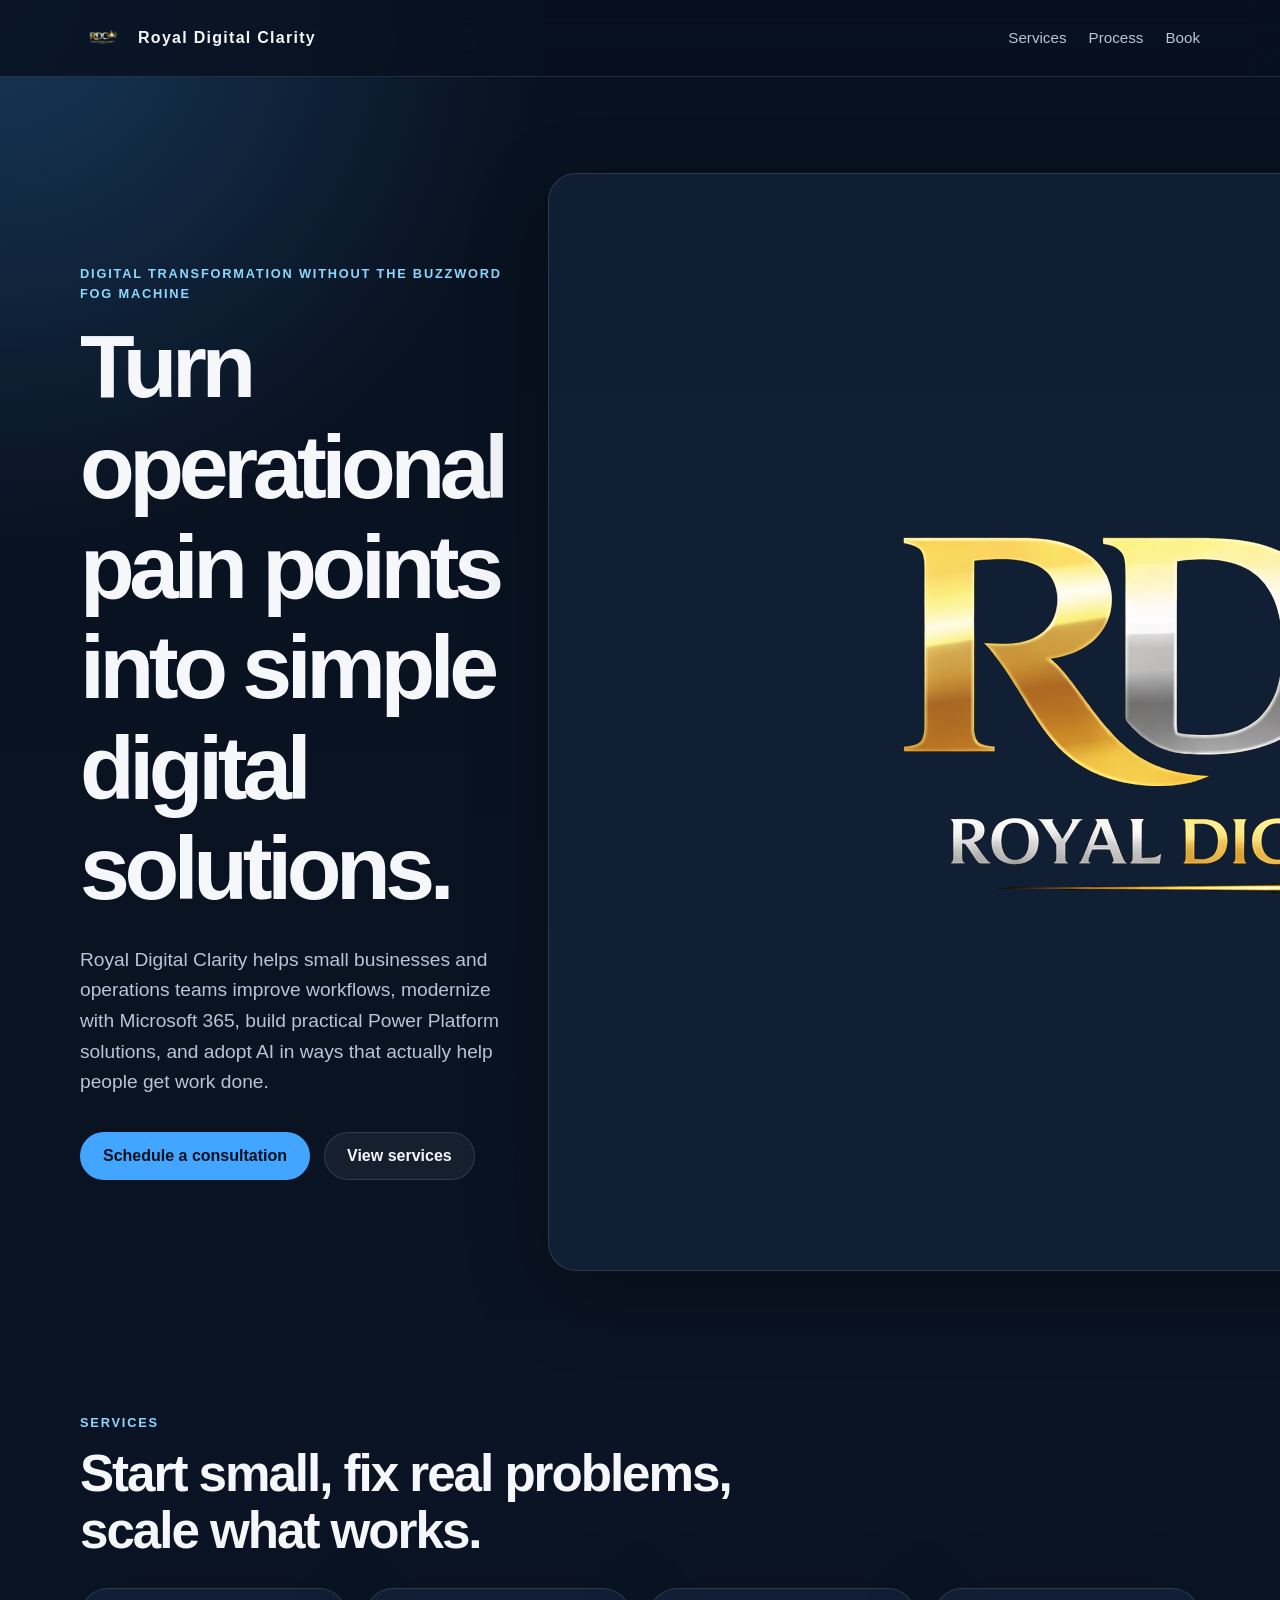
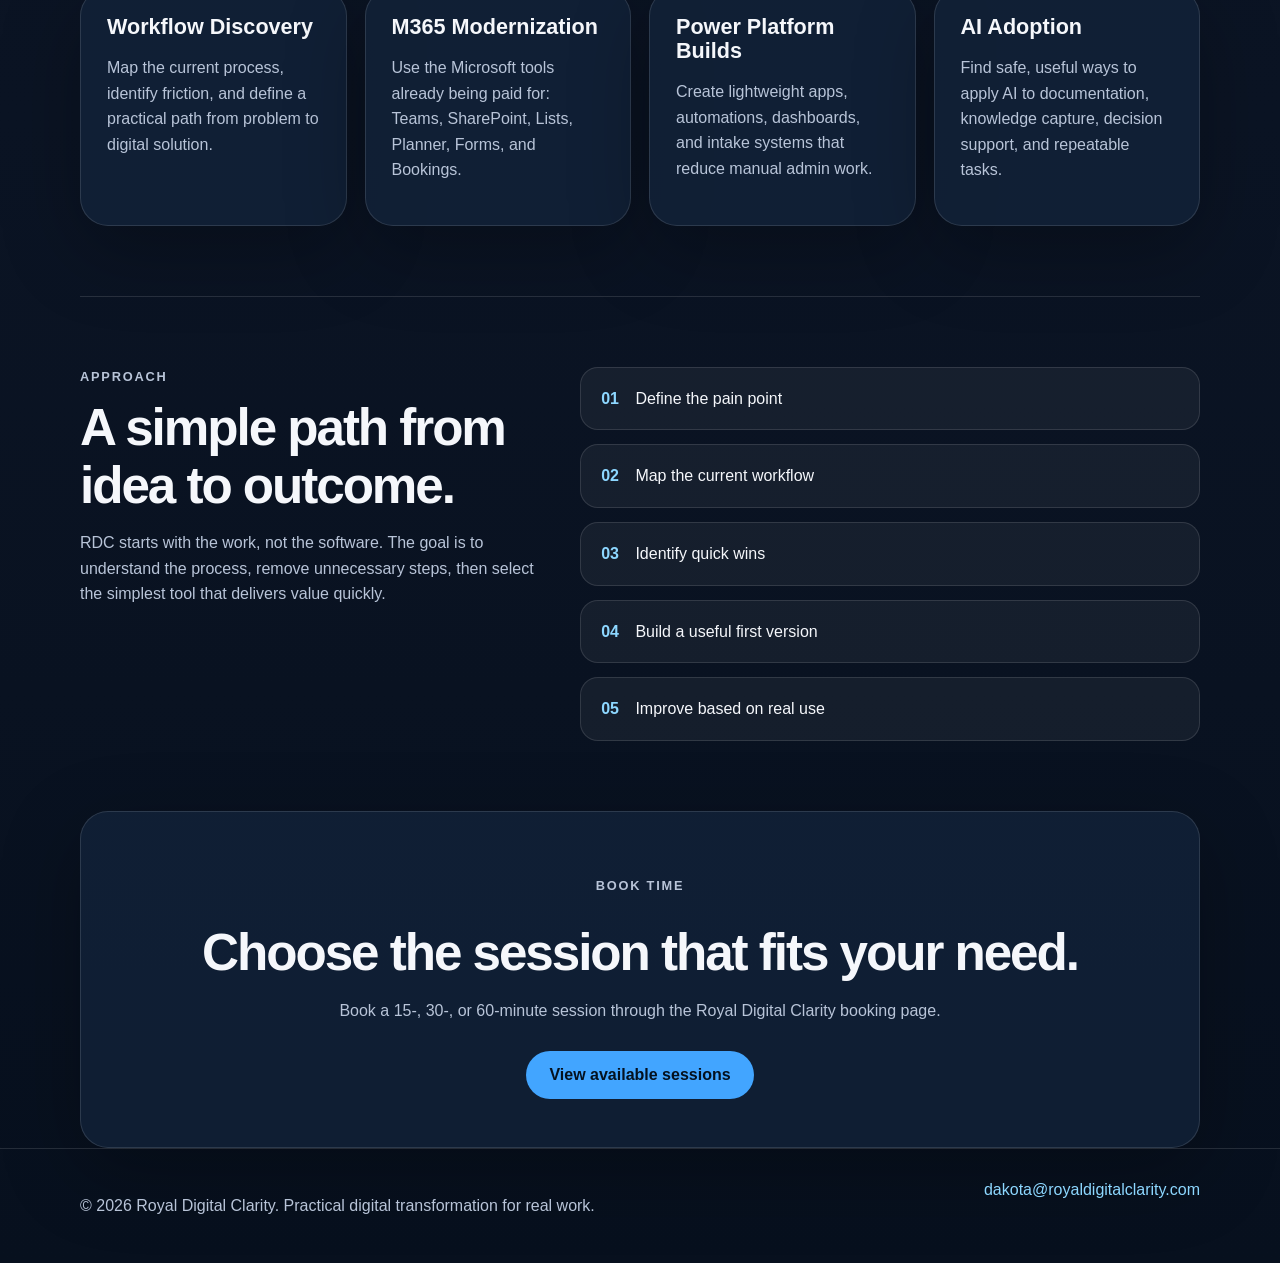
==== index.html @ 2989fafb "Replace hero focus card with brand logo and remove duplicate hero text" ====
<!DOCTYPE html>
<html lang="en">
<head>
  <meta charset="UTF-8" />
  <meta name="viewport" content="width=device-width, initial-scale=1.0" />
  <title>Royal Digital Clarity | Digital Transformation Consulting</title>
  <meta name="description" content="Royal Digital Clarity helps teams remove friction, modernize workflows, and unlock value from Microsoft 365, Power Platform, data, and AI." />
  <link rel="canonical" href="https://royaldigitalclarity.com/" />
  <link rel="icon" href="assets/favicon.ico" sizes="any" />
  <link rel="icon" type="image/png" sizes="64x64" href="assets/rdc-crown-favicon-64.png" />
  <link rel="apple-touch-icon" sizes="192x192" href="assets/rdc-crown-favicon-192.png" />
  <link rel="stylesheet" href="styles.css" />
</head>
<body>
  <header class="site-header">
    <nav class="nav container">
      <a class="brand" href="#top" aria-label="Royal Digital Clarity Home">
        <img src="assets/rdc-logo.png" alt="Royal Digital Clarity logo" />
        <span>Royal Digital Clarity</span>
      </a>
      <div class="nav-links">
        <a href="#services">Services</a>
        <a href="#process">Process</a>
        <a href="#booking">Book</a>
      </div>
    </nav>
  </header>

  <main id="top">
    <section class="hero container">
      <div class="hero-copy">
        <p class="eyebrow">Digital transformation without the buzzword fog machine</p>
        <h1>Turn operational pain points into simple digital solutions.</h1>
        <p class="hero-text">
          Royal Digital Clarity helps small businesses and operations teams improve workflows, modernize with Microsoft 365,
          build practical Power Platform solutions, and adopt AI in ways that actually help people get work done.
        </p>
        <div class="hero-actions">
          <a class="button primary" href="https://outlook.office.com/book/RDC@royaldigitalclarity.onmicrosoft.com/?ismsaljsauthenabled" target="_blank" rel="noopener">Schedule a consultation</a>
          <a class="button secondary" href="#services">View services</a>
        </div>
      </div>
      <div class="hero-card hero-logo-card" aria-label="Royal Digital Clarity brand">
        <img class="hero-card-logo" src="assets/rdc-logo.png" alt="Royal Digital Clarity" />
      </div>
    </section>

    <section id="services" class="section container">
      <div class="section-heading">
        <p class="eyebrow">Services</p>
        <h2>Start small, fix real problems, scale what works.</h2>
      </div>
      <div class="card-grid">
        <article class="card">
          <h3>Workflow Discovery</h3>
          <p>Map the current process, identify friction, and define a practical path from problem to digital solution.</p>
        </article>
        <article class="card">
          <h3>M365 Modernization</h3>
          <p>Use the Microsoft tools already being paid for: Teams, SharePoint, Lists, Planner, Forms, and Bookings.</p>
        </article>
        <article class="card">
          <h3>Power Platform Builds</h3>
          <p>Create lightweight apps, automations, dashboards, and intake systems that reduce manual admin work.</p>
        </article>
        <article class="card">
          <h3>AI Adoption</h3>
          <p>Find safe, useful ways to apply AI to documentation, knowledge capture, decision support, and repeatable tasks.</p>
        </article>
      </div>
    </section>

    <section id="process" class="section split container">
      <div>
        <p class="eyebrow">Approach</p>
        <h2>A simple path from idea to outcome.</h2>
        <p>
          RDC starts with the work, not the software. The goal is to understand the process, remove unnecessary steps,
          then select the simplest tool that delivers value quickly.
        </p>
      </div>
      <ol class="steps">
        <li><span>01</span> Define the pain point</li>
        <li><span>02</span> Map the current workflow</li>
        <li><span>03</span> Identify quick wins</li>
        <li><span>04</span> Build a useful first version</li>
        <li><span>05</span> Improve based on real use</li>
      </ol>
    </section>

    <section id="booking" class="section booking container">
      <p class="eyebrow">Book time</p>
      <h2>Choose the session that fits your need.</h2>
      <p>
        Book a 15-, 30-, or 60-minute session through the Royal Digital Clarity booking page.
      </p>
      <a class="button primary" href="https://outlook.office.com/book/RDC@royaldigitalclarity.onmicrosoft.com/?ismsaljsauthenabled" target="_blank" rel="noopener">View available sessions</a>
    </section>
  </main>

  <footer class="footer">
    <div class="container footer-inner">
      <p>© <span id="year"></span> Royal Digital Clarity. Practical digital transformation for real work.</p>
      <a href="mailto:dakota@royaldigitalclarity.com">dakota@royaldigitalclarity.com</a>
    </div>
  </footer>

  <script>
    document.getElementById('year').textContent = new Date().getFullYear();
  </script>
</body>
</html>
---- styles.css ----
:root {
  --bg: #08111f;
  --bg-soft: #101c2f;
  --card: #13233a;
  --text: #f5f7fb;
  --muted: #b8c4d8;
  --line: rgba(255,255,255,0.12);
  --accent: #42a5ff;
  --accent-2: #8dd7ff;
  --white: #ffffff;
  --shadow: 0 24px 80px rgba(0,0,0,0.28);
}

* { box-sizing: border-box; }
html { scroll-behavior: smooth; }
body {
  margin: 0;
  font-family: Arial, Helvetica, sans-serif;
  color: var(--text);
  background:
    radial-gradient(circle at top left, rgba(66,165,255,0.26), transparent 34rem),
    linear-gradient(180deg, var(--bg), #0b1424 60%, #07101e);
  line-height: 1.6;
}

a { color: inherit; }
.container { width: min(1120px, calc(100% - 40px)); margin: 0 auto; }
.site-header {
  position: sticky;
  top: 0;
  z-index: 10;
  background: rgba(8,17,31,0.82);
  backdrop-filter: blur(14px);
  border-bottom: 1px solid var(--line);
}
.nav { display: flex; align-items: center; justify-content: space-between; min-height: 76px; }
.brand { display: flex; align-items: center; gap: 12px; text-decoration: none; font-weight: 800; letter-spacing: 0.08em; }
.brand img { width: 46px; height: 46px; object-fit: contain; }
.nav-links { display: flex; gap: 22px; color: var(--muted); font-size: 0.95rem; }
.nav-links a { text-decoration: none; }
.nav-links a:hover { color: var(--white); }
.hero { display: grid; grid-template-columns: 1.2fr 0.8fr; gap: 44px; align-items: center; padding: 96px 0 72px; }
.hero-logo {
  display: block;
  width: min(320px, 72%);
  max-height: 170px;
  object-fit: contain;
  object-position: left center;
  margin: 0 0 28px;
  filter: drop-shadow(0 12px 34px rgba(0,0,0,0.28));
}
.eyebrow { color: var(--accent-2); text-transform: uppercase; letter-spacing: 0.14em; font-size: 0.8rem; font-weight: 800; margin: 0 0 12px; }
h1, h2, h3 { line-height: 1.12; margin: 0; }
h1 { font-size: clamp(2.6rem, 7vw, 5.6rem); letter-spacing: -0.06em; max-width: 820px; }
h2 { font-size: clamp(2rem, 4vw, 3.25rem); letter-spacing: -0.04em; }
h3 { font-size: 1.35rem; }
.hero-text { color: var(--muted); font-size: 1.2rem; max-width: 720px; margin: 26px 0 0; }
.hero-actions { display: flex; flex-wrap: wrap; gap: 14px; margin-top: 34px; }
.button { display: inline-flex; align-items: center; justify-content: center; min-height: 48px; padding: 0 22px; border-radius: 999px; text-decoration: none; font-weight: 800; border: 1px solid transparent; }
.button.primary { background: var(--accent); color: #04111f; }
.button.primary:hover { background: #75bdff; }
.button.secondary { border-color: var(--line); color: var(--text); background: rgba(255,255,255,0.05); }
.button.secondary:hover { background: rgba(255,255,255,0.10); }
.hero-card, .card, .booking { background: rgba(19,35,58,0.78); border: 1px solid var(--line); border-radius: 28px; box-shadow: var(--shadow); }
.hero-card { padding: 32px; }
.hero-card h2 { font-size: 1.5rem; margin-bottom: 18px; }
ul { padding-left: 20px; color: var(--muted); }
li { margin: 10px 0; }
.section { padding: 70px 0; }
.section-heading { max-width: 760px; margin-bottom: 28px; }
.card-grid { display: grid; grid-template-columns: repeat(4, 1fr); gap: 18px; }
.card { padding: 26px; }
.card p, .split p, .booking p { color: var(--muted); }
.split { display: grid; grid-template-columns: 0.85fr 1.15fr; gap: 42px; align-items: start; border-top: 1px solid var(--line); }
.steps { margin: 0; padding: 0; list-style: none; display: grid; gap: 14px; }
.steps li { margin: 0; padding: 18px 20px; background: rgba(255,255,255,0.05); border: 1px solid var(--line); border-radius: 18px; color: var(--text); }
.steps span { display: inline-block; color: var(--accent-2); font-weight: 900; margin-right: 12px; }
.booking { text-align: center; padding: 48px 28px; }
.booking p { max-width: 620px; margin: 16px auto 28px; }
.footer { border-top: 1px solid var(--line); padding: 28px 0; color: var(--muted); }
.footer-inner { display: flex; justify-content: space-between; gap: 16px; flex-wrap: wrap; }
.footer a { color: var(--accent-2); text-decoration: none; }

@media (max-width: 900px) {
  .hero, .split { grid-template-columns: 1fr; }
  .card-grid { grid-template-columns: repeat(2, 1fr); }
  .hero-logo { width: min(280px, 70%); }
}

@media (max-width: 620px) {
  .container { width: min(100% - 28px, 1120px); }
  .nav { align-items: flex-start; flex-direction: column; padding: 14px 0; gap: 12px; }
  .nav-links { gap: 14px; }
  .hero { padding-top: 56px; }
  .hero-logo { width: min(230px, 78%); max-height: 130px; margin-bottom: 22px; }
  .card-grid { grid-template-columns: 1fr; }
}
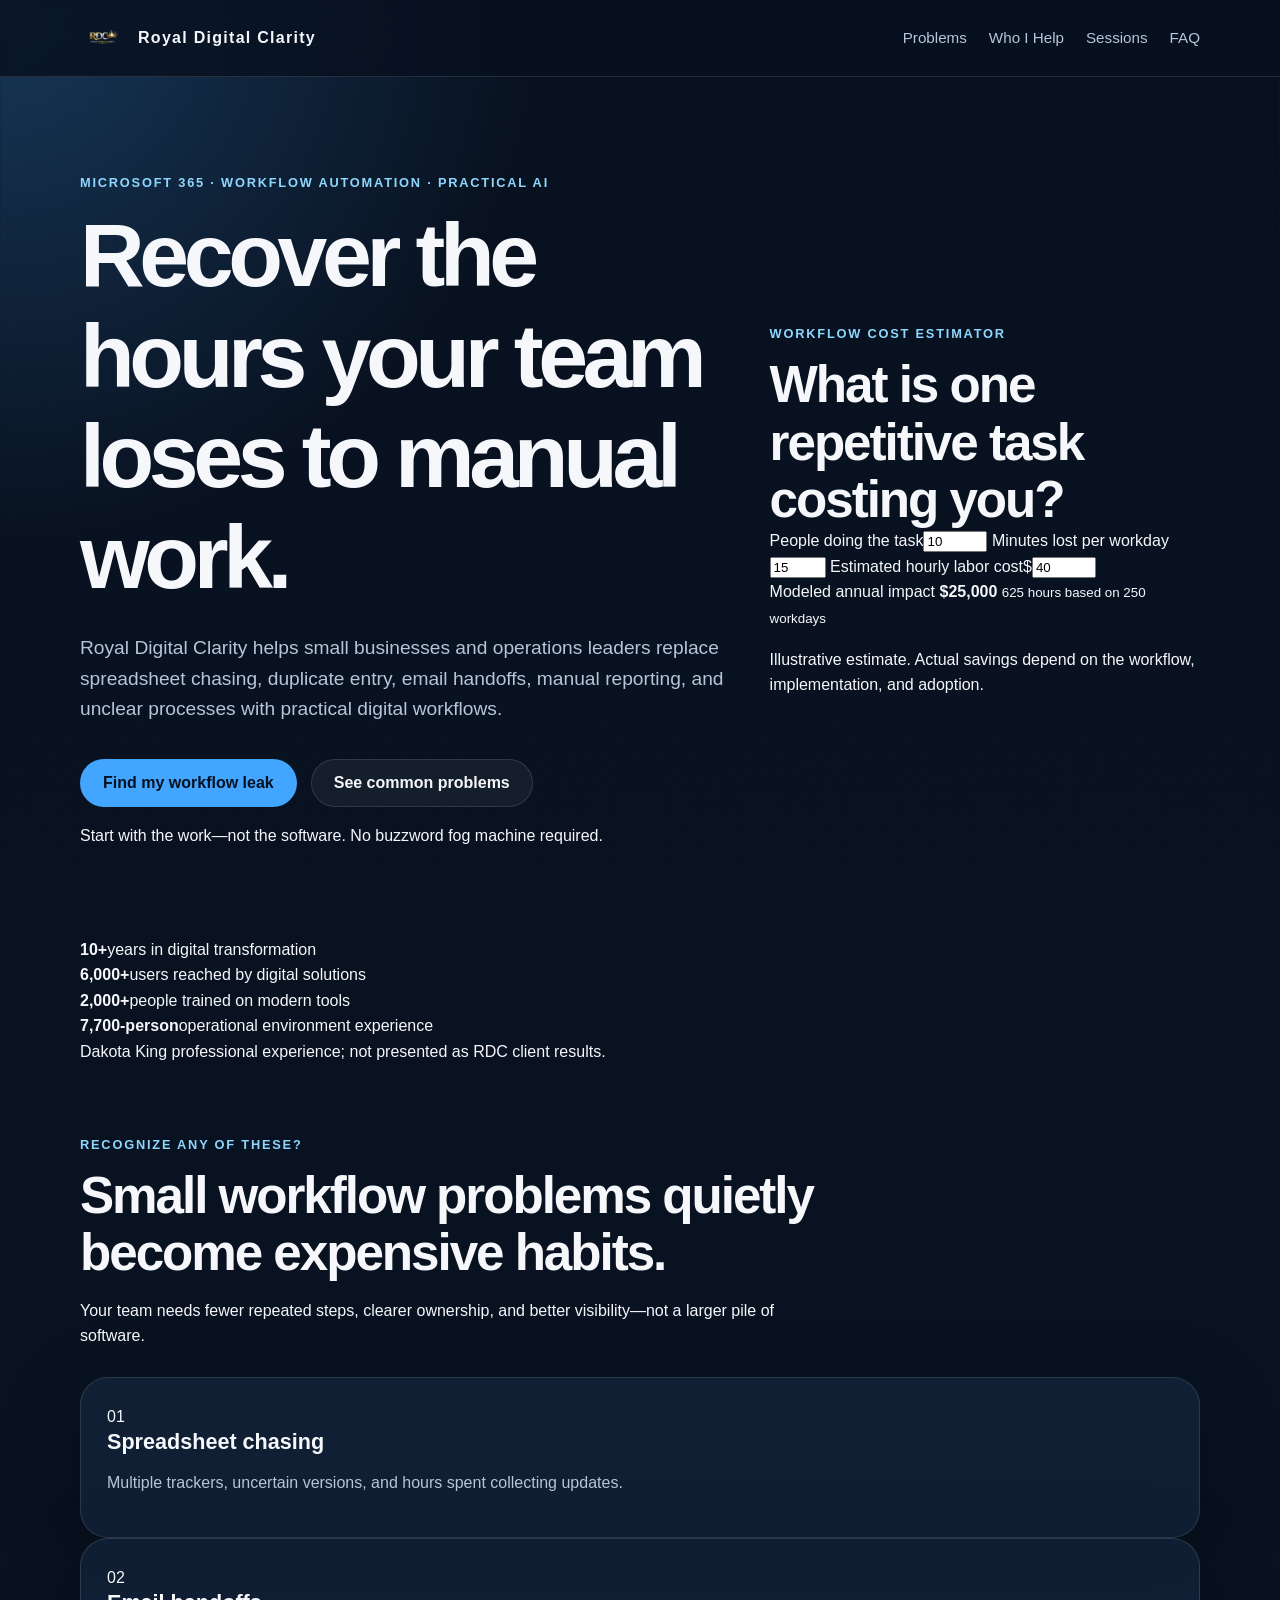
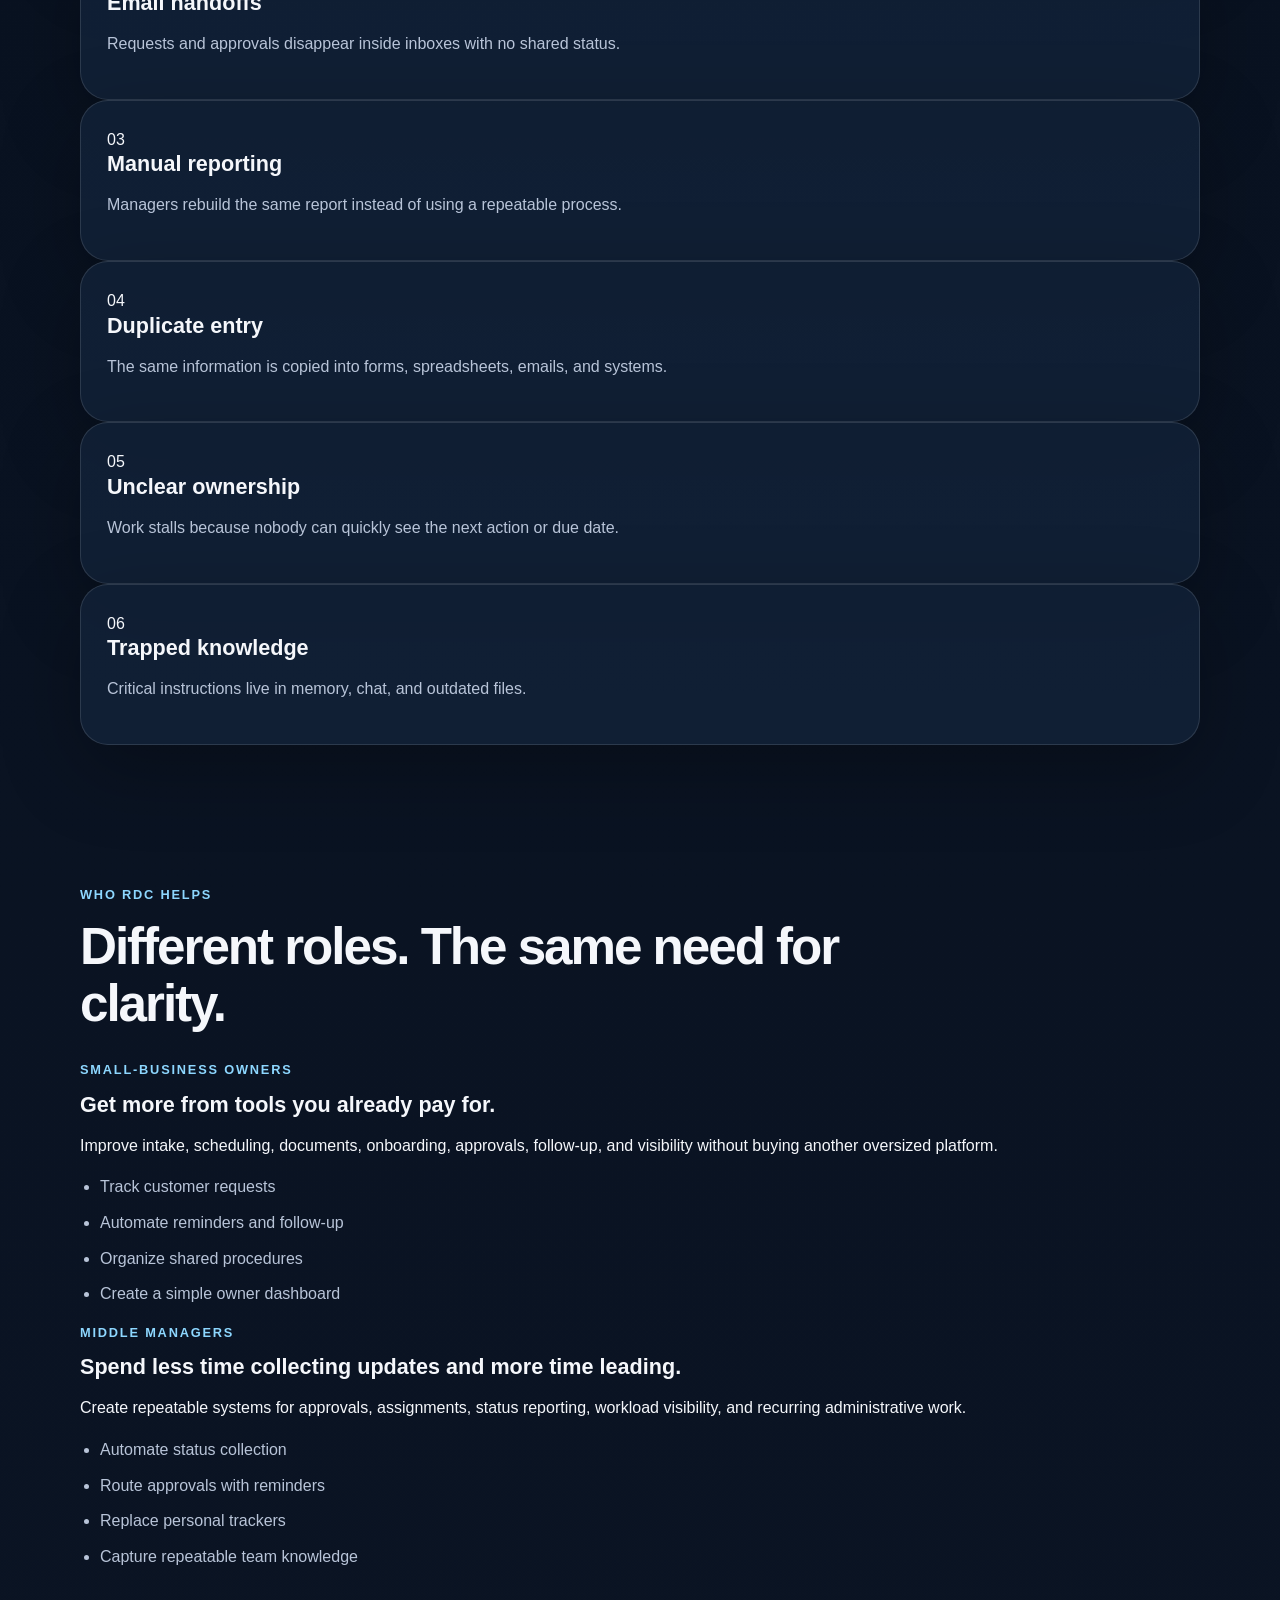
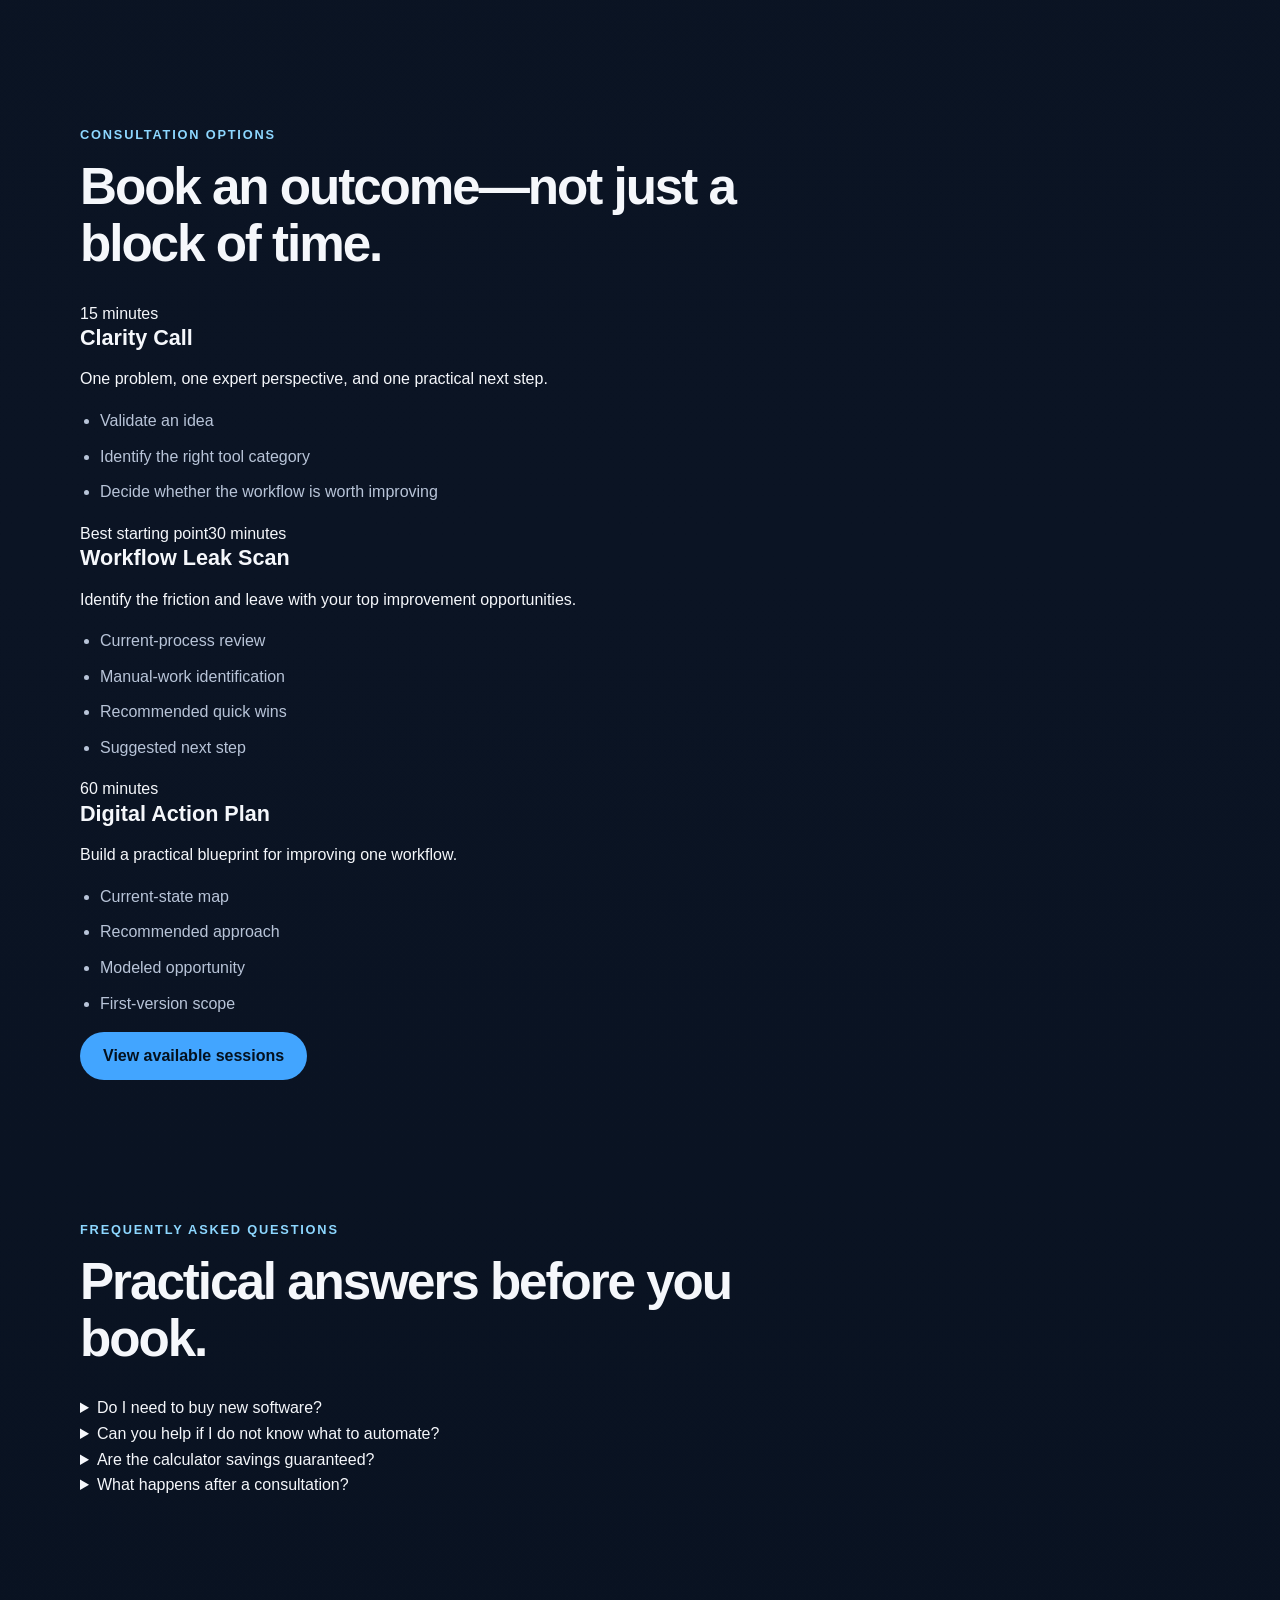
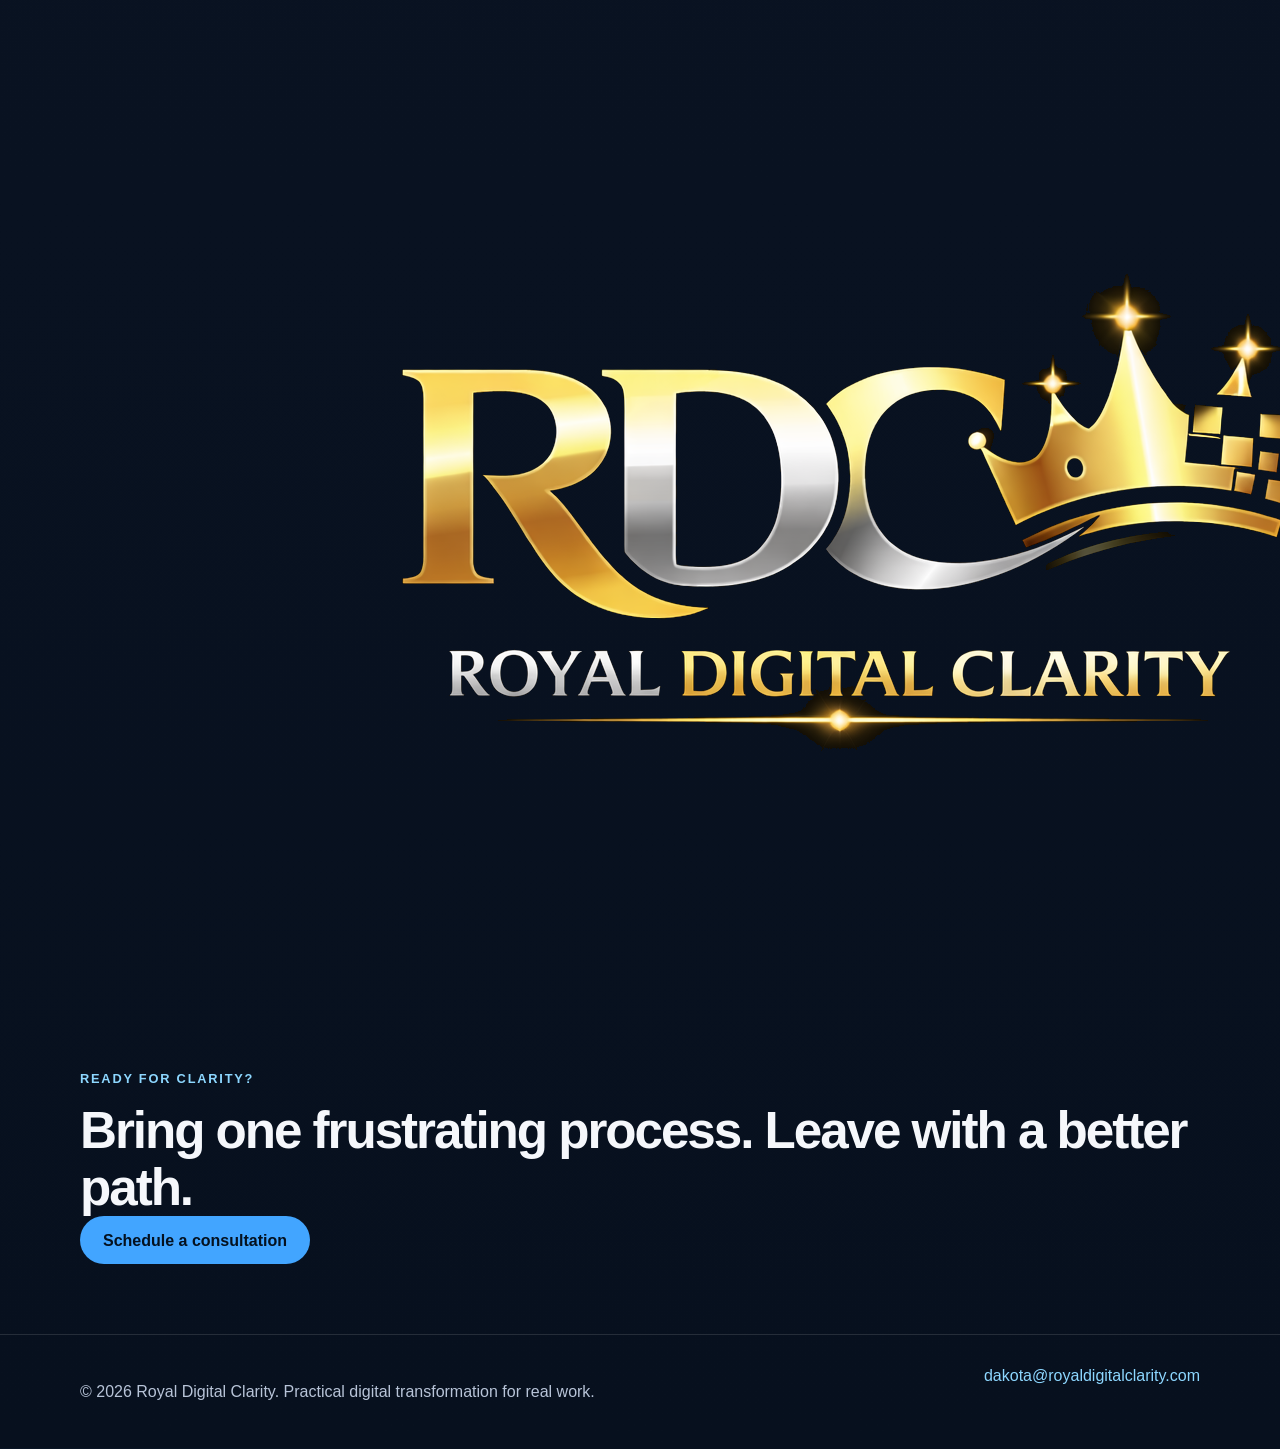
==== commit fb5ddbbc: "Rewrite homepage around measurable workflow outcomes" ====
--- a/index.html
+++ b/index.html
@@ -3,25 +3,58 @@
 <head>
   <meta charset="UTF-8" />
   <meta name="viewport" content="width=device-width, initial-scale=1.0" />
-  <title>Royal Digital Clarity | Digital Transformation Consulting</title>
-  <meta name="description" content="Royal Digital Clarity helps teams remove friction, modernize workflows, and unlock value from Microsoft 365, Power Platform, data, and AI." />
-  <link rel="canonical" href="https://royaldigitalclarity.com/" />
+  <title>Microsoft 365 & Workflow Automation Consulting | RDC</title>
+  <meta name="description" content="Royal Digital Clarity helps small businesses and operations leaders reduce manual work using Microsoft 365, Power Platform, workflow automation, and practical AI." />
+  <link rel="canonical" href="https://www.royaldigitalclarity.com/" />
+  <meta property="og:type" content="website" />
+  <meta property="og:title" content="Royal Digital Clarity | Recover Time Lost to Manual Work" />
+  <meta property="og:description" content="Practical Microsoft 365, workflow automation, Power Platform, and AI consulting." />
+  <meta property="og:url" content="https://www.royaldigitalclarity.com/" />
+  <meta property="og:image" content="https://www.royaldigitalclarity.com/assets/rdc-logo.png" />
+  <meta name="twitter:card" content="summary_large_image" />
   <link rel="icon" href="assets/favicon.ico" sizes="any" />
   <link rel="icon" type="image/png" sizes="64x64" href="assets/rdc-crown-favicon-64.png" />
   <link rel="apple-touch-icon" sizes="192x192" href="assets/rdc-crown-favicon-192.png" />
   <link rel="stylesheet" href="styles.css" />
+  <script type="application/ld+json">
+  {
+    "@context":"https://schema.org",
+    "@graph":[
+      {
+        "@type":"Organization",
+        "@id":"https://www.royaldigitalclarity.com/#organization",
+        "name":"Royal Digital Clarity",
+        "url":"https://www.royaldigitalclarity.com/",
+        "logo":"https://www.royaldigitalclarity.com/assets/rdc-logo.png",
+        "email":"dakota@royaldigitalclarity.com",
+        "description":"Microsoft 365, workflow automation, Power Platform, and practical AI consulting for small businesses and operations teams.",
+        "founder":{"@id":"https://www.royaldigitalclarity.com/#dakota-king"},
+        "areaServed":"United States"
+      },
+      {
+        "@type":"Person",
+        "@id":"https://www.royaldigitalclarity.com/#dakota-king",
+        "name":"Dakota King",
+        "jobTitle":"Digital Transformation Consultant",
+        "worksFor":{"@id":"https://www.royaldigitalclarity.com/#organization"},
+        "knowsAbout":["Microsoft 365","Power Platform","Workflow Automation","Operational Process Improvement","AI Adoption"]
+      }
+    ]
+  }
+  </script>
 </head>
 <body>
   <header class="site-header">
-    <nav class="nav container">
-      <a class="brand" href="#top" aria-label="Royal Digital Clarity Home">
+    <nav class="nav container" aria-label="Main navigation">
+      <a class="brand" href="#top" aria-label="Royal Digital Clarity home">
         <img src="assets/rdc-logo.png" alt="Royal Digital Clarity logo" />
         <span>Royal Digital Clarity</span>
       </a>
       <div class="nav-links">
-        <a href="#services">Services</a>
-        <a href="#process">Process</a>
-        <a href="#booking">Book</a>
+        <a href="#problems">Problems</a>
+        <a href="#audiences">Who I Help</a>
+        <a href="#sessions">Sessions</a>
+        <a href="#faq">FAQ</a>
       </div>
     </nav>
   </header>
@@ -29,72 +62,108 @@
   <main id="top">
     <section class="hero container">
       <div class="hero-copy">
-        <p class="eyebrow">Digital transformation without the buzzword fog machine</p>
-        <h1>Turn operational pain points into simple digital solutions.</h1>
-        <p class="hero-text">
-          Royal Digital Clarity helps small businesses and operations teams improve workflows, modernize with Microsoft 365,
-          build practical Power Platform solutions, and adopt AI in ways that actually help people get work done.
-        </p>
+        <p class="eyebrow">Microsoft 365 · Workflow Automation · Practical AI</p>
+        <h1>Recover the hours your team loses to manual work.</h1>
+        <p class="hero-text">Royal Digital Clarity helps small businesses and operations leaders replace spreadsheet chasing, duplicate entry, email handoffs, manual reporting, and unclear processes with practical digital workflows.</p>
         <div class="hero-actions">
-          <a class="button primary" href="https://outlook.office.com/book/RDC@royaldigitalclarity.onmicrosoft.com/?ismsaljsauthenabled" target="_blank" rel="noopener">Schedule a consultation</a>
-          <a class="button secondary" href="#services">View services</a>
+          <a class="button primary" href="https://outlook.office.com/book/RDC@royaldigitalclarity.onmicrosoft.com/?ismsaljsauthenabled" target="_blank" rel="noopener">Find my workflow leak</a>
+          <a class="button secondary" href="#problems">See common problems</a>
         </div>
+        <p class="microcopy">Start with the work—not the software. No buzzword fog machine required.</p>
       </div>
-      <div class="hero-card hero-logo-card" aria-label="Royal Digital Clarity brand">
-        <img class="hero-card-logo" src="assets/rdc-logo.png" alt="Royal Digital Clarity" />
+
+      <aside class="calculator-card" aria-labelledby="calculator-title">
+        <p class="eyebrow">Workflow cost estimator</p>
+        <h2 id="calculator-title">What is one repetitive task costing you?</h2>
+        <form id="workflow-calculator" class="calculator-grid">
+          <label>People doing the task<input id="people" type="number" min="1" max="5000" value="10" /></label>
+          <label>Minutes lost per workday<input id="minutes" type="number" min="1" max="480" value="15" /></label>
+          <label>Estimated hourly labor cost<span class="currency-input"><span>$</span><input id="hourly-rate" type="number" min="1" max="1000" value="40" /></span></label>
+        </form>
+        <div class="calculator-result" aria-live="polite">
+          <span>Modeled annual impact</span>
+          <strong id="annual-cost">$25,000</strong>
+          <small><span id="annual-hours">625 hours</span> based on 250 workdays</small>
+        </div>
+        <p class="disclaimer">Illustrative estimate. Actual savings depend on the workflow, implementation, and adoption.</p>
+      </aside>
+    </section>
+
+    <section class="proof-band" aria-label="Professional experience highlights">
+      <div class="container proof-grid">
+        <div><strong>10+</strong><span>years in digital transformation</span></div>
+        <div><strong>6,000+</strong><span>users reached by digital solutions</span></div>
+        <div><strong>2,000+</strong><span>people trained on modern tools</span></div>
+        <div><strong>7,700-person</strong><span>operational environment experience</span></div>
+      </div>
+      <p class="proof-note container">Dakota King professional experience; not presented as RDC client results.</p>
+    </section>
+
+    <section id="problems" class="section container">
+      <div class="section-heading">
+        <p class="eyebrow">Recognize any of these?</p>
+        <h2>Small workflow problems quietly become expensive habits.</h2>
+        <p>Your team needs fewer repeated steps, clearer ownership, and better visibility—not a larger pile of software.</p>
+      </div>
+      <div class="problem-grid">
+        <article class="card"><span>01</span><h3>Spreadsheet chasing</h3><p>Multiple trackers, uncertain versions, and hours spent collecting updates.</p></article>
+        <article class="card"><span>02</span><h3>Email handoffs</h3><p>Requests and approvals disappear inside inboxes with no shared status.</p></article>
+        <article class="card"><span>03</span><h3>Manual reporting</h3><p>Managers rebuild the same report instead of using a repeatable process.</p></article>
+        <article class="card"><span>04</span><h3>Duplicate entry</h3><p>The same information is copied into forms, spreadsheets, emails, and systems.</p></article>
+        <article class="card"><span>05</span><h3>Unclear ownership</h3><p>Work stalls because nobody can quickly see the next action or due date.</p></article>
+        <article class="card"><span>06</span><h3>Trapped knowledge</h3><p>Critical instructions live in memory, chat, and outdated files.</p></article>
       </div>
     </section>
 
-    <section id="services" class="section container">
-      <div class="section-heading">
-        <p class="eyebrow">Services</p>
-        <h2>Start small, fix real problems, scale what works.</h2>
-      </div>
-      <div class="card-grid">
-        <article class="card">
-          <h3>Workflow Discovery</h3>
-          <p>Map the current process, identify friction, and define a practical path from problem to digital solution.</p>
-        </article>
-        <article class="card">
-          <h3>M365 Modernization</h3>
-          <p>Use the Microsoft tools already being paid for: Teams, SharePoint, Lists, Planner, Forms, and Bookings.</p>
-        </article>
-        <article class="card">
-          <h3>Power Platform Builds</h3>
-          <p>Create lightweight apps, automations, dashboards, and intake systems that reduce manual admin work.</p>
-        </article>
-        <article class="card">
-          <h3>AI Adoption</h3>
-          <p>Find safe, useful ways to apply AI to documentation, knowledge capture, decision support, and repeatable tasks.</p>
-        </article>
+    <section id="audiences" class="section audience-section">
+      <div class="container">
+        <div class="section-heading centered"><p class="eyebrow">Who RDC helps</p><h2>Different roles. The same need for clarity.</h2></div>
+        <div class="audience-grid">
+          <article class="audience-card">
+            <p class="eyebrow">Small-business owners</p>
+            <h3>Get more from tools you already pay for.</h3>
+            <p>Improve intake, scheduling, documents, onboarding, approvals, follow-up, and visibility without buying another oversized platform.</p>
+            <ul><li>Track customer requests</li><li>Automate reminders and follow-up</li><li>Organize shared procedures</li><li>Create a simple owner dashboard</li></ul>
+          </article>
+          <article class="audience-card">
+            <p class="eyebrow">Middle managers</p>
+            <h3>Spend less time collecting updates and more time leading.</h3>
+            <p>Create repeatable systems for approvals, assignments, status reporting, workload visibility, and recurring administrative work.</p>
+            <ul><li>Automate status collection</li><li>Route approvals with reminders</li><li>Replace personal trackers</li><li>Capture repeatable team knowledge</li></ul>
+          </article>
+        </div>
       </div>
     </section>
 
-    <section id="process" class="section split container">
-      <div>
-        <p class="eyebrow">Approach</p>
-        <h2>A simple path from idea to outcome.</h2>
-        <p>
-          RDC starts with the work, not the software. The goal is to understand the process, remove unnecessary steps,
-          then select the simplest tool that delivers value quickly.
-        </p>
+    <section id="sessions" class="section container">
+      <div class="section-heading centered">
+        <p class="eyebrow">Consultation options</p>
+        <h2>Book an outcome—not just a block of time.</h2>
       </div>
-      <ol class="steps">
-        <li><span>01</span> Define the pain point</li>
-        <li><span>02</span> Map the current workflow</li>
-        <li><span>03</span> Identify quick wins</li>
-        <li><span>04</span> Build a useful first version</li>
-        <li><span>05</span> Improve based on real use</li>
-      </ol>
+      <div class="session-grid">
+        <article class="session-card"><span class="session-time">15 minutes</span><h3>Clarity Call</h3><p>One problem, one expert perspective, and one practical next step.</p><ul><li>Validate an idea</li><li>Identify the right tool category</li><li>Decide whether the workflow is worth improving</li></ul></article>
+        <article class="session-card featured"><span class="recommended">Best starting point</span><span class="session-time">30 minutes</span><h3>Workflow Leak Scan</h3><p>Identify the friction and leave with your top improvement opportunities.</p><ul><li>Current-process review</li><li>Manual-work identification</li><li>Recommended quick wins</li><li>Suggested next step</li></ul></article>
+        <article class="session-card"><span class="session-time">60 minutes</span><h3>Digital Action Plan</h3><p>Build a practical blueprint for improving one workflow.</p><ul><li>Current-state map</li><li>Recommended approach</li><li>Modeled opportunity</li><li>First-version scope</li></ul></article>
+      </div>
+      <div class="centered action-row"><a class="button primary" href="https://outlook.office.com/book/RDC@royaldigitalclarity.onmicrosoft.com/?ismsaljsauthenabled" target="_blank" rel="noopener">View available sessions</a></div>
     </section>
 
-    <section id="booking" class="section booking container">
-      <p class="eyebrow">Book time</p>
-      <h2>Choose the session that fits your need.</h2>
-      <p>
-        Book a 15-, 30-, or 60-minute session through the Royal Digital Clarity booking page.
-      </p>
-      <a class="button primary" href="https://outlook.office.com/book/RDC@royaldigitalclarity.onmicrosoft.com/?ismsaljsauthenabled" target="_blank" rel="noopener">View available sessions</a>
+    <section id="faq" class="section faq-section">
+      <div class="container faq-wrap">
+        <div class="section-heading"><p class="eyebrow">Frequently asked questions</p><h2>Practical answers before you book.</h2></div>
+        <div class="faq-list">
+          <details><summary>Do I need to buy new software?</summary><p>Not necessarily. We first look at what you own and whether Microsoft 365, Power Platform, or a simpler process change can solve the problem.</p></details>
+          <details><summary>Can you help if I do not know what to automate?</summary><p>Yes. Workflow discovery uncovers repetitive work, delays, unclear handoffs, and opportunities that may not yet look like automation.</p></details>
+          <details><summary>Are the calculator savings guaranteed?</summary><p>No. The calculator is a modeled estimate. Actual results depend on the workflow, solution design, implementation, and adoption.</p></details>
+          <details><summary>What happens after a consultation?</summary><p>You may leave with a quick improvement, a recommended tool and next step, or a scoped opportunity for additional support.</p></details>
+        </div>
+      </div>
+    </section>
+
+    <section class="section final-cta container">
+      <img src="assets/rdc-logo.png" alt="Royal Digital Clarity" />
+      <div><p class="eyebrow">Ready for clarity?</p><h2>Bring one frustrating process. Leave with a better path.</h2></div>
+      <a class="button primary" href="https://outlook.office.com/book/RDC@royaldigitalclarity.onmicrosoft.com/?ismsaljsauthenabled" target="_blank" rel="noopener">Schedule a consultation</a>
     </section>
   </main>
 
@@ -104,9 +173,6 @@
       <a href="mailto:dakota@royaldigitalclarity.com">dakota@royaldigitalclarity.com</a>
     </div>
   </footer>
-
-  <script>
-    document.getElementById('year').textContent = new Date().getFullYear();
-  </script>
+  <script src="script.js" defer></script>
 </body>
 </html>
--- a/styles.css
+++ b/styles.css
@@ -40,15 +40,6 @@
 .nav-links a { text-decoration: none; }
 .nav-links a:hover { color: var(--white); }
 .hero { display: grid; grid-template-columns: 1.2fr 0.8fr; gap: 44px; align-items: center; padding: 96px 0 72px; }
-.hero-logo {
-  display: block;
-  width: min(320px, 72%);
-  max-height: 170px;
-  object-fit: contain;
-  object-position: left center;
-  margin: 0 0 28px;
-  filter: drop-shadow(0 12px 34px rgba(0,0,0,0.28));
-}
 .eyebrow { color: var(--accent-2); text-transform: uppercase; letter-spacing: 0.14em; font-size: 0.8rem; font-weight: 800; margin: 0 0 12px; }
 h1, h2, h3 { line-height: 1.12; margin: 0; }
 h1 { font-size: clamp(2.6rem, 7vw, 5.6rem); letter-spacing: -0.06em; max-width: 820px; }
@@ -64,6 +55,23 @@
 .hero-card, .card, .booking { background: rgba(19,35,58,0.78); border: 1px solid var(--line); border-radius: 28px; box-shadow: var(--shadow); }
 .hero-card { padding: 32px; }
 .hero-card h2 { font-size: 1.5rem; margin-bottom: 18px; }
+.hero-logo-card {
+  min-height: 360px;
+  display: flex;
+  align-items: center;
+  justify-content: center;
+  overflow: hidden;
+}
+.hero-card-logo {
+  display: block;
+  width: min(100%, 420px);
+  max-width: 100%;
+  height: auto;
+  max-height: 300px;
+  object-fit: contain;
+  object-position: center;
+  filter: drop-shadow(0 16px 38px rgba(0,0,0,0.3));
+}
 ul { padding-left: 20px; color: var(--muted); }
 li { margin: 10px 0; }
 .section { padding: 70px 0; }
@@ -84,7 +92,8 @@
 @media (max-width: 900px) {
   .hero, .split { grid-template-columns: 1fr; }
   .card-grid { grid-template-columns: repeat(2, 1fr); }
-  .hero-logo { width: min(280px, 70%); }
+  .hero-logo-card { min-height: 300px; }
+  .hero-card-logo { width: min(100%, 360px); max-height: 250px; }
 }
 
 @media (max-width: 620px) {
@@ -92,6 +101,7 @@
   .nav { align-items: flex-start; flex-direction: column; padding: 14px 0; gap: 12px; }
   .nav-links { gap: 14px; }
   .hero { padding-top: 56px; }
-  .hero-logo { width: min(230px, 78%); max-height: 130px; margin-bottom: 22px; }
+  .hero-logo-card { min-height: 230px; padding: 24px; }
+  .hero-card-logo { width: min(100%, 280px); max-height: 190px; }
   .card-grid { grid-template-columns: 1fr; }
 }
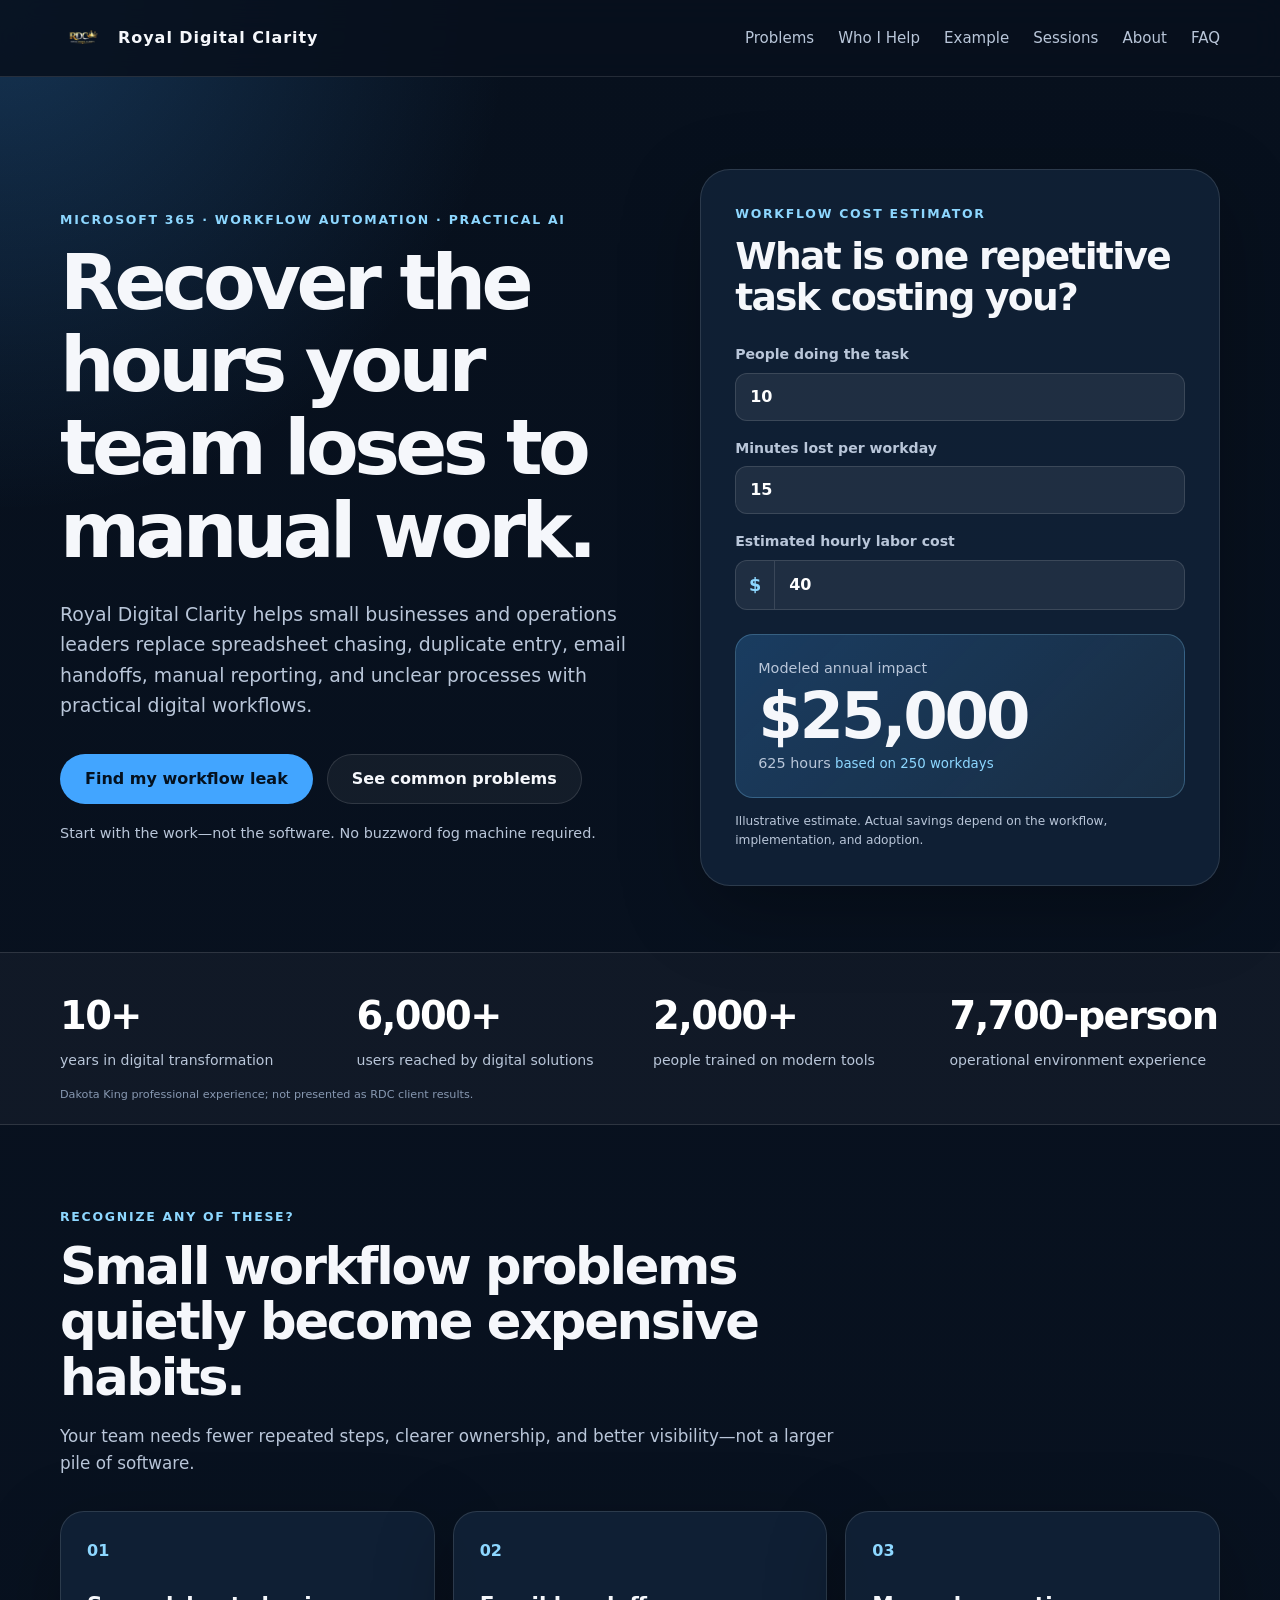
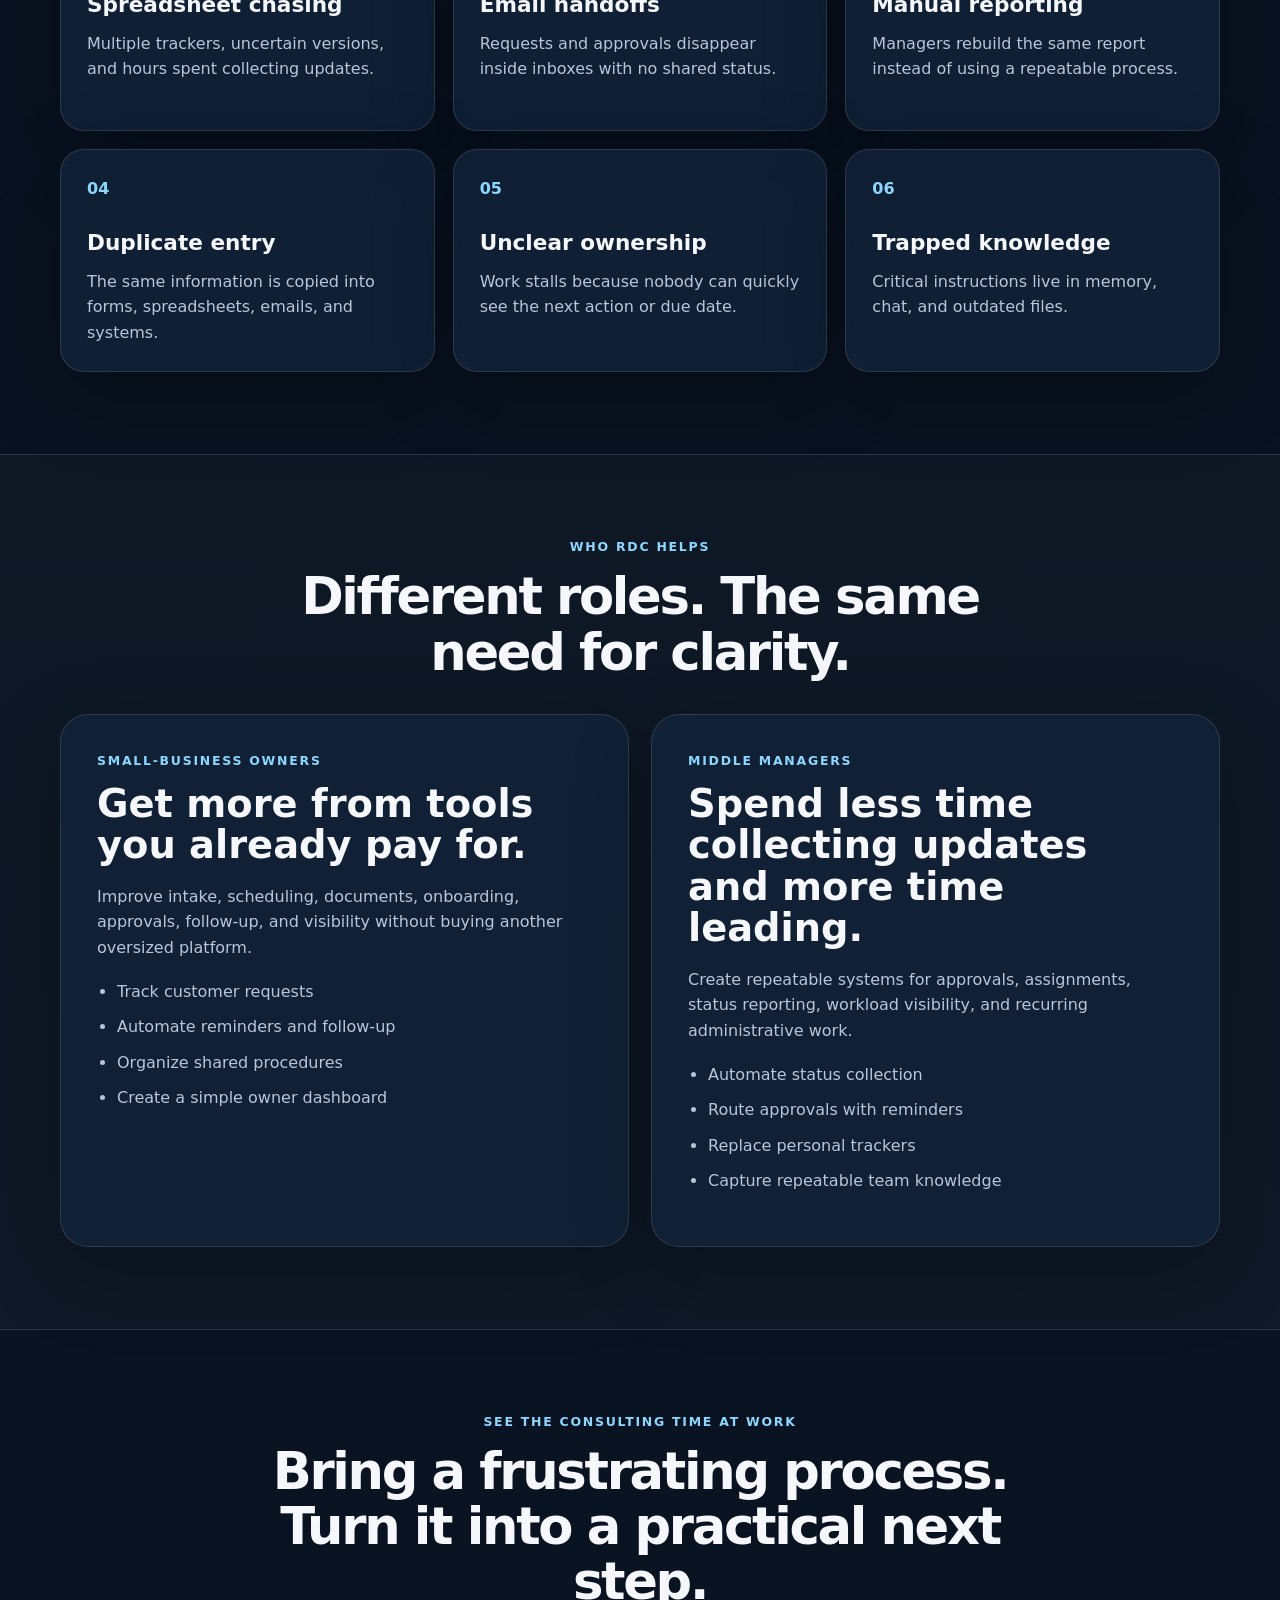
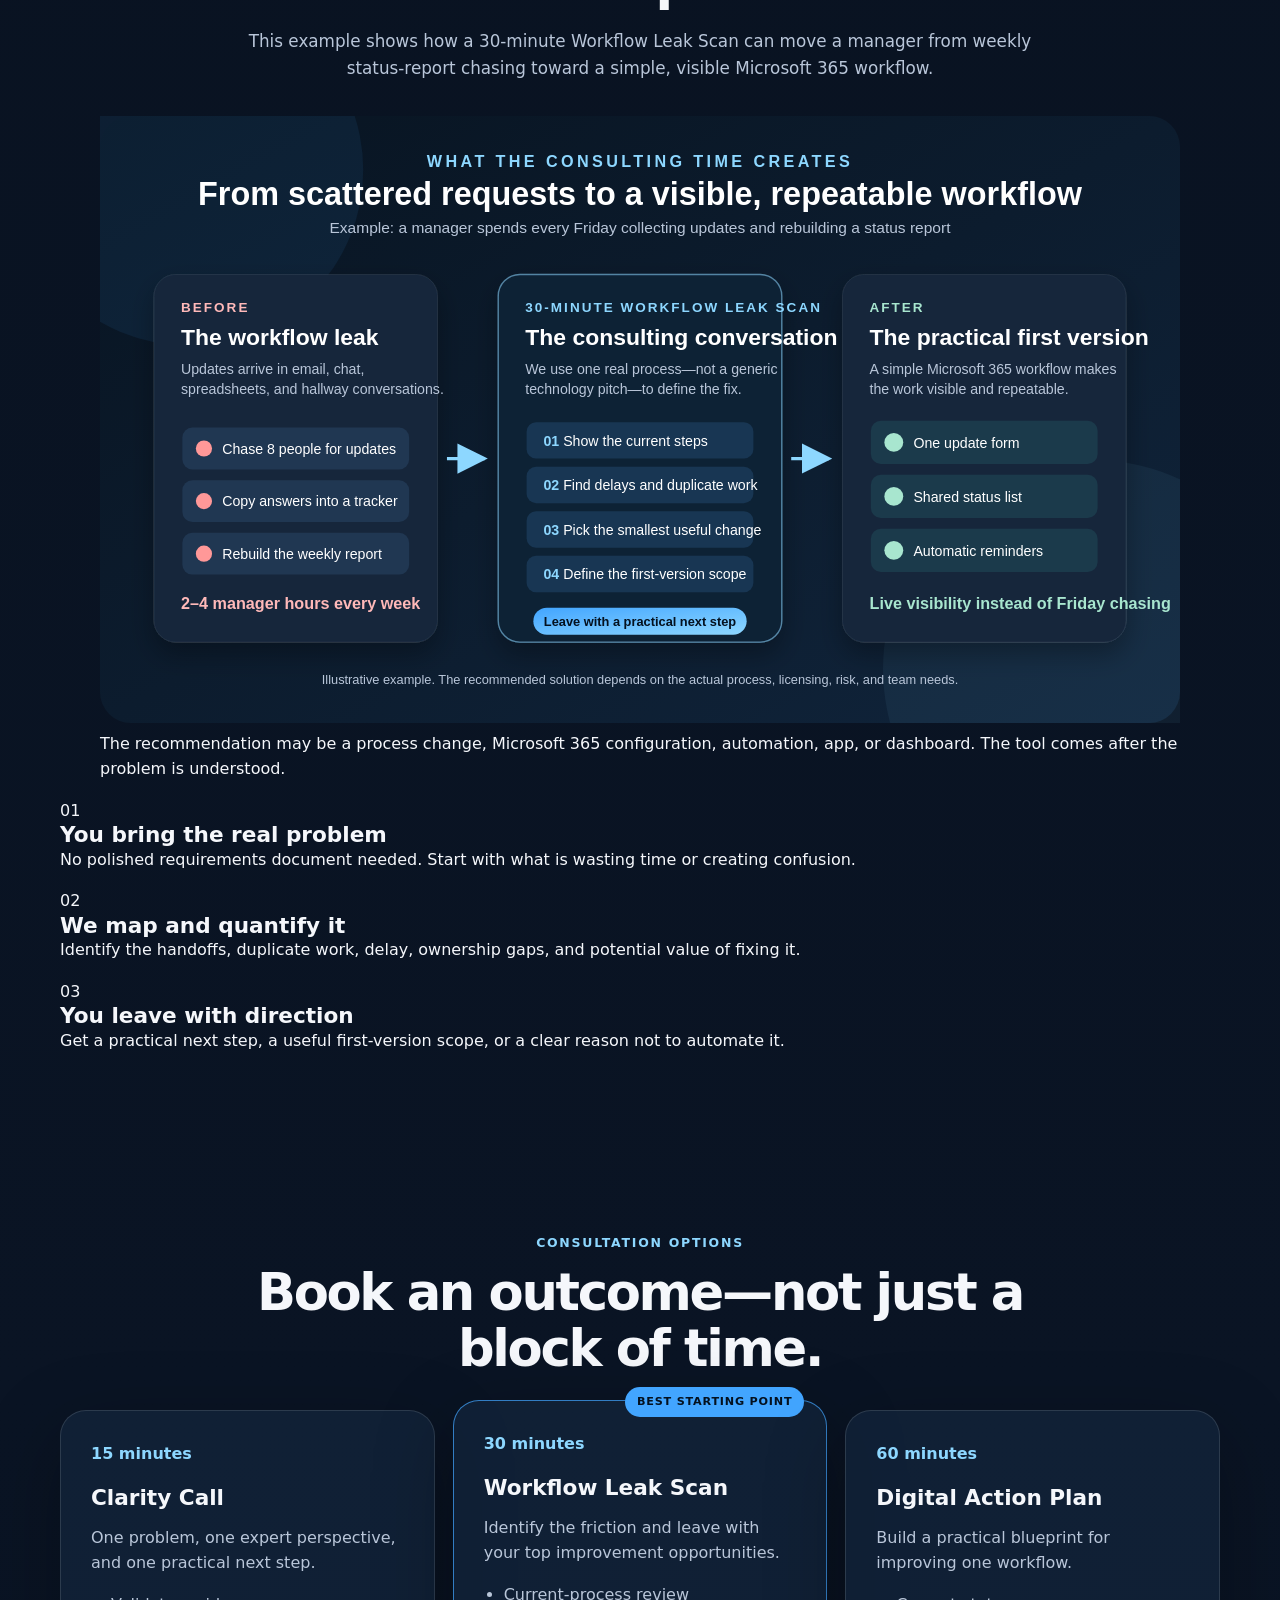
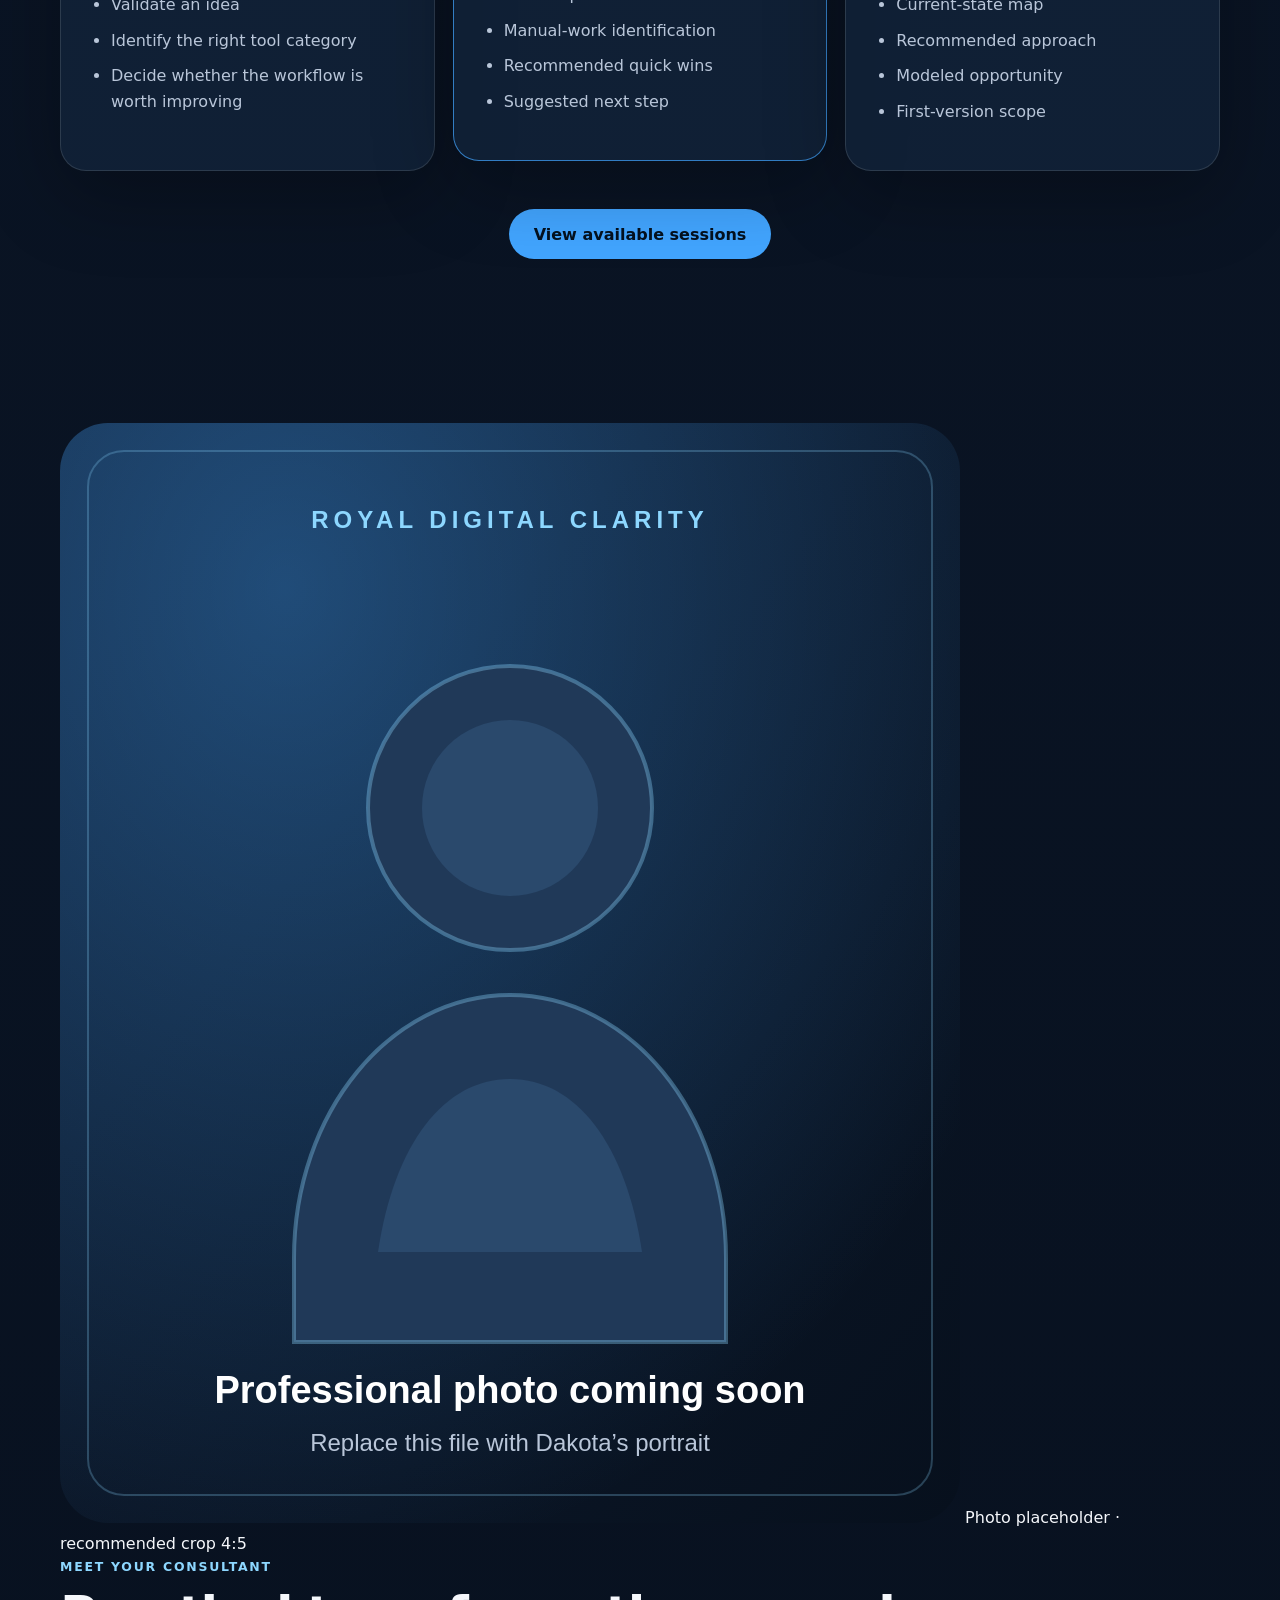
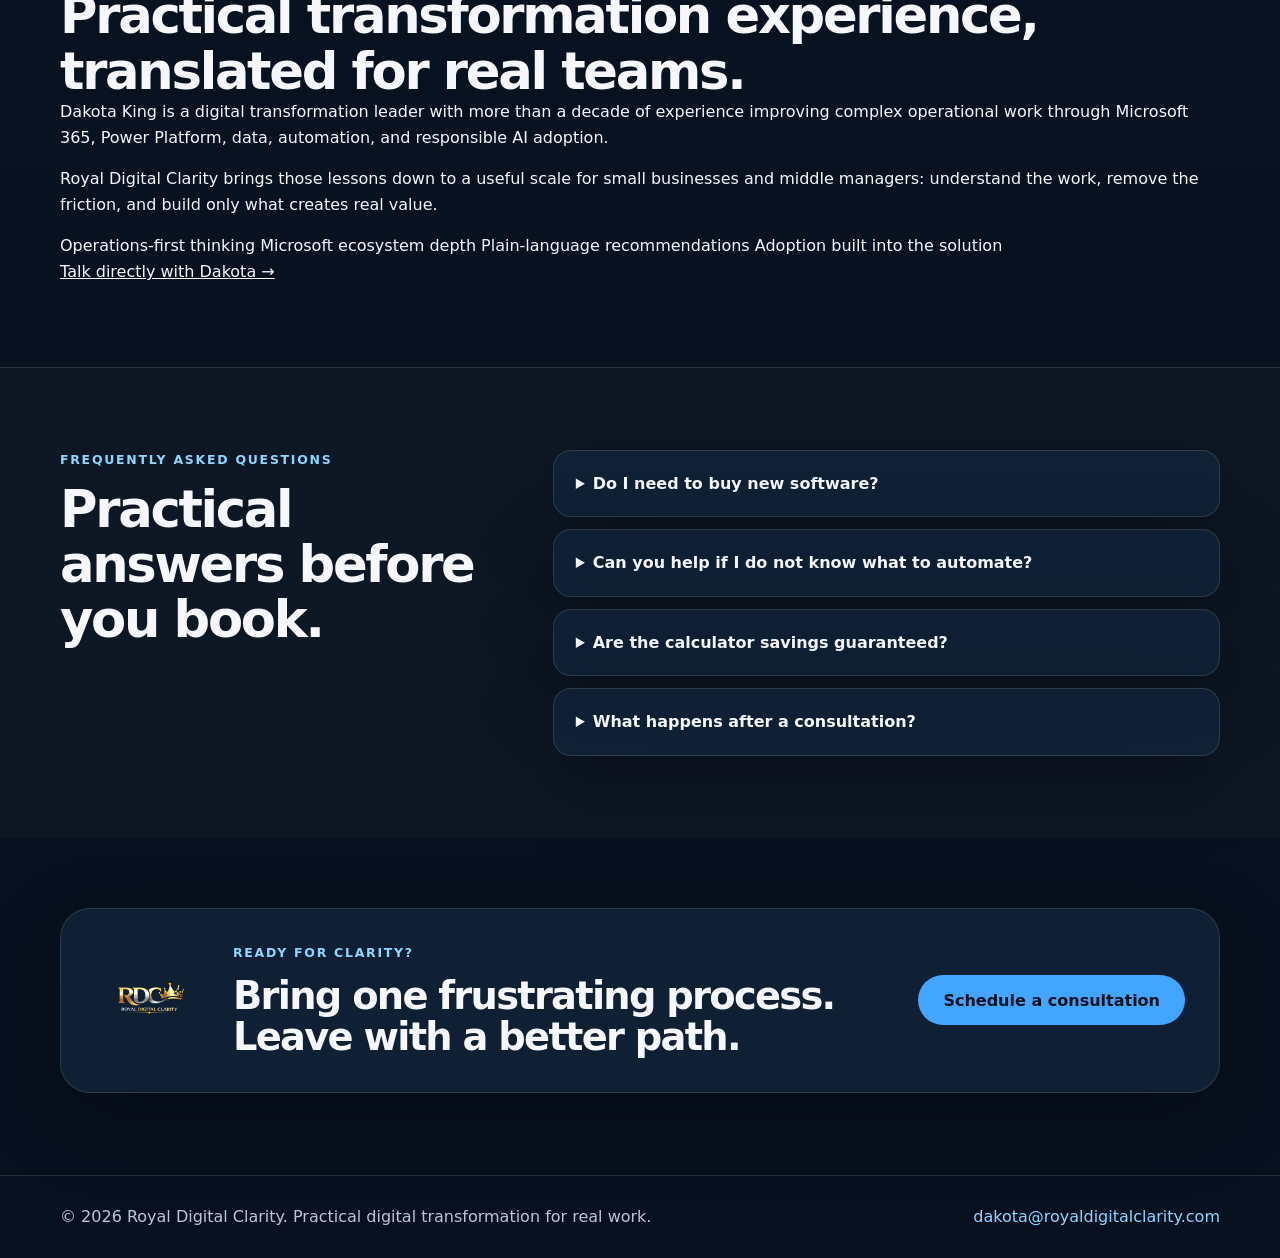
==== commit 73c97307: "Add consultant profile and workflow example sections" ====
--- a/index.html
+++ b/index.html
@@ -10,7 +10,7 @@
   <meta property="og:title" content="Royal Digital Clarity | Recover Time Lost to Manual Work" />
   <meta property="og:description" content="Practical Microsoft 365, workflow automation, Power Platform, and AI consulting." />
   <meta property="og:url" content="https://www.royaldigitalclarity.com/" />
-  <meta property="og:image" content="https://www.royaldigitalclarity.com/assets/rdc-logo.png" />
+  <meta property="og:image" content="https://www.royaldigitalclarity.com/assets/workflow-consulting-example.svg" />
   <meta name="twitter:card" content="summary_large_image" />
   <link rel="icon" href="assets/favicon.ico" sizes="any" />
   <link rel="icon" type="image/png" sizes="64x64" href="assets/rdc-crown-favicon-64.png" />
@@ -53,7 +53,9 @@
       <div class="nav-links">
         <a href="#problems">Problems</a>
         <a href="#audiences">Who I Help</a>
+        <a href="#example">Example</a>
         <a href="#sessions">Sessions</a>
+        <a href="#about">About</a>
         <a href="#faq">FAQ</a>
       </div>
     </nav>
@@ -135,6 +137,25 @@
       </div>
     </section>
 
+    <section id="example" class="section example-section">
+      <div class="container">
+        <div class="section-heading centered">
+          <p class="eyebrow">See the consulting time at work</p>
+          <h2>Bring a frustrating process. Turn it into a practical next step.</h2>
+          <p>This example shows how a 30-minute Workflow Leak Scan can move a manager from weekly status-report chasing toward a simple, visible Microsoft 365 workflow.</p>
+        </div>
+        <figure class="workflow-example">
+          <img src="assets/workflow-consulting-example.svg" alt="Three-stage example showing a broken manual reporting process, a 30-minute consulting workflow scan, and a streamlined Microsoft 365 workflow" />
+          <figcaption>The recommendation may be a process change, Microsoft 365 configuration, automation, app, or dashboard. The tool comes after the problem is understood.</figcaption>
+        </figure>
+        <div class="example-summary-grid">
+          <article><span>01</span><h3>You bring the real problem</h3><p>No polished requirements document needed. Start with what is wasting time or creating confusion.</p></article>
+          <article><span>02</span><h3>We map and quantify it</h3><p>Identify the handoffs, duplicate work, delay, ownership gaps, and potential value of fixing it.</p></article>
+          <article><span>03</span><h3>You leave with direction</h3><p>Get a practical next step, a useful first-version scope, or a clear reason not to automate it.</p></article>
+        </div>
+      </div>
+    </section>
+
     <section id="sessions" class="section container">
       <div class="section-heading centered">
         <p class="eyebrow">Consultation options</p>
@@ -146,6 +167,29 @@
         <article class="session-card"><span class="session-time">60 minutes</span><h3>Digital Action Plan</h3><p>Build a practical blueprint for improving one workflow.</p><ul><li>Current-state map</li><li>Recommended approach</li><li>Modeled opportunity</li><li>First-version scope</li></ul></article>
       </div>
       <div class="centered action-row"><a class="button primary" href="https://outlook.office.com/book/RDC@royaldigitalclarity.onmicrosoft.com/?ismsaljsauthenabled" target="_blank" rel="noopener">View available sessions</a></div>
+    </section>
+
+    <section id="about" class="section about-section">
+      <div class="container about-grid">
+        <div class="about-photo-wrap">
+          <!-- Replace the SVG below with Dakota's professional portrait when ready. A vertical 4:5 image works best. -->
+          <img class="about-photo" src="assets/dakota-photo-placeholder.svg" alt="Professional portrait placeholder for Dakota King" />
+          <span class="photo-note">Photo placeholder · recommended crop 4:5</span>
+        </div>
+        <div class="about-copy">
+          <p class="eyebrow">Meet your consultant</p>
+          <h2>Practical transformation experience, translated for real teams.</h2>
+          <p>Dakota King is a digital transformation leader with more than a decade of experience improving complex operational work through Microsoft 365, Power Platform, data, automation, and responsible AI adoption.</p>
+          <p>Royal Digital Clarity brings those lessons down to a useful scale for small businesses and middle managers: understand the work, remove the friction, and build only what creates real value.</p>
+          <div class="about-points">
+            <span>Operations-first thinking</span>
+            <span>Microsoft ecosystem depth</span>
+            <span>Plain-language recommendations</span>
+            <span>Adoption built into the solution</span>
+          </div>
+          <a class="text-link" href="mailto:dakota@royaldigitalclarity.com">Talk directly with Dakota →</a>
+        </div>
+      </div>
     </section>
 
     <section id="faq" class="section faq-section">
--- a/styles.css
+++ b/styles.css
@@ -1,107 +1,155 @@
 :root {
-  --bg: #08111f;
-  --bg-soft: #101c2f;
-  --card: #13233a;
+  --bg: #07101d;
+  --bg-soft: #0d192a;
+  --card: #12233a;
+  --card-light: #172b46;
   --text: #f5f7fb;
-  --muted: #b8c4d8;
+  --muted: #b9c6d9;
   --line: rgba(255,255,255,0.12);
   --accent: #42a5ff;
   --accent-2: #8dd7ff;
-  --white: #ffffff;
+  --white: #fff;
+  --success: #a8e6cf;
   --shadow: 0 24px 80px rgba(0,0,0,0.28);
 }
 
 * { box-sizing: border-box; }
-html { scroll-behavior: smooth; }
+html { scroll-behavior: smooth; scroll-padding-top: 92px; }
 body {
   margin: 0;
-  font-family: Arial, Helvetica, sans-serif;
+  font-family: Inter, ui-sans-serif, system-ui, -apple-system, BlinkMacSystemFont, "Segoe UI", sans-serif;
   color: var(--text);
   background:
-    radial-gradient(circle at top left, rgba(66,165,255,0.26), transparent 34rem),
-    linear-gradient(180deg, var(--bg), #0b1424 60%, #07101e);
+    radial-gradient(circle at top left, rgba(66,165,255,0.24), transparent 32rem),
+    linear-gradient(180deg, var(--bg), #0a1424 60%, #07101e);
   line-height: 1.6;
 }
 
 a { color: inherit; }
-.container { width: min(1120px, calc(100% - 40px)); margin: 0 auto; }
+img { max-width: 100%; }
+.container { width: min(1160px, calc(100% - 40px)); margin: 0 auto; }
+.centered { text-align: center; margin-left: auto; margin-right: auto; }
+
 .site-header {
   position: sticky;
   top: 0;
-  z-index: 10;
-  background: rgba(8,17,31,0.82);
-  backdrop-filter: blur(14px);
+  z-index: 20;
+  background: rgba(7,16,29,0.86);
+  backdrop-filter: blur(16px);
   border-bottom: 1px solid var(--line);
 }
-.nav { display: flex; align-items: center; justify-content: space-between; min-height: 76px; }
-.brand { display: flex; align-items: center; gap: 12px; text-decoration: none; font-weight: 800; letter-spacing: 0.08em; }
+.nav { min-height: 76px; display: flex; align-items: center; justify-content: space-between; gap: 28px; }
+.brand { display: flex; align-items: center; gap: 12px; text-decoration: none; font-weight: 850; letter-spacing: 0.06em; white-space: nowrap; }
 .brand img { width: 46px; height: 46px; object-fit: contain; }
-.nav-links { display: flex; gap: 22px; color: var(--muted); font-size: 0.95rem; }
+.nav-links { display: flex; gap: 24px; color: var(--muted); font-size: 0.94rem; }
 .nav-links a { text-decoration: none; }
-.nav-links a:hover { color: var(--white); }
-.hero { display: grid; grid-template-columns: 1.2fr 0.8fr; gap: 44px; align-items: center; padding: 96px 0 72px; }
-.eyebrow { color: var(--accent-2); text-transform: uppercase; letter-spacing: 0.14em; font-size: 0.8rem; font-weight: 800; margin: 0 0 12px; }
-h1, h2, h3 { line-height: 1.12; margin: 0; }
-h1 { font-size: clamp(2.6rem, 7vw, 5.6rem); letter-spacing: -0.06em; max-width: 820px; }
-h2 { font-size: clamp(2rem, 4vw, 3.25rem); letter-spacing: -0.04em; }
+.nav-links a:hover, .nav-links a:focus-visible { color: var(--white); }
+
+.eyebrow { margin: 0 0 12px; color: var(--accent-2); text-transform: uppercase; letter-spacing: 0.14em; font-size: 0.78rem; font-weight: 850; }
+h1, h2, h3 { margin: 0; line-height: 1.08; }
+h1 { max-width: 760px; font-size: clamp(2.8rem, 6vw, 5.7rem); letter-spacing: -0.06em; }
+h2 { font-size: clamp(2rem, 4vw, 3.35rem); letter-spacing: -0.045em; }
 h3 { font-size: 1.35rem; }
-.hero-text { color: var(--muted); font-size: 1.2rem; max-width: 720px; margin: 26px 0 0; }
-.hero-actions { display: flex; flex-wrap: wrap; gap: 14px; margin-top: 34px; }
-.button { display: inline-flex; align-items: center; justify-content: center; min-height: 48px; padding: 0 22px; border-radius: 999px; text-decoration: none; font-weight: 800; border: 1px solid transparent; }
+p { margin-top: 0; }
+
+.hero { padding: 92px 0 66px; display: grid; grid-template-columns: 1.06fr 0.94fr; gap: 54px; align-items: center; }
+.hero-text { max-width: 740px; margin: 26px 0 0; color: var(--muted); font-size: 1.18rem; }
+.hero-actions { margin-top: 34px; display: flex; flex-wrap: wrap; gap: 14px; }
+.microcopy { margin: 18px 0 0; color: var(--muted); font-size: 0.9rem; }
+
+.button { min-height: 50px; padding: 0 24px; display: inline-flex; align-items: center; justify-content: center; border: 1px solid transparent; border-radius: 999px; text-decoration: none; font-weight: 850; transition: transform .18s ease, background .18s ease; }
+.button:hover { transform: translateY(-2px); }
 .button.primary { background: var(--accent); color: #04111f; }
 .button.primary:hover { background: #75bdff; }
-.button.secondary { border-color: var(--line); color: var(--text); background: rgba(255,255,255,0.05); }
-.button.secondary:hover { background: rgba(255,255,255,0.10); }
-.hero-card, .card, .booking { background: rgba(19,35,58,0.78); border: 1px solid var(--line); border-radius: 28px; box-shadow: var(--shadow); }
-.hero-card { padding: 32px; }
-.hero-card h2 { font-size: 1.5rem; margin-bottom: 18px; }
-.hero-logo-card {
-  min-height: 360px;
-  display: flex;
-  align-items: center;
-  justify-content: center;
-  overflow: hidden;
+.button.secondary { border-color: var(--line); background: rgba(255,255,255,0.05); }
+.button.secondary:hover { background: rgba(255,255,255,0.1); }
+
+.calculator-card, .card, .audience-card, .session-card, .faq-list details, .final-cta {
+  background: rgba(18,35,58,0.8);
+  border: 1px solid var(--line);
+  box-shadow: var(--shadow);
 }
-.hero-card-logo {
-  display: block;
-  width: min(100%, 420px);
-  max-width: 100%;
-  height: auto;
-  max-height: 300px;
-  object-fit: contain;
-  object-position: center;
-  filter: drop-shadow(0 16px 38px rgba(0,0,0,0.3));
-}
+.calculator-card { padding: 34px; border-radius: 30px; }
+.calculator-card h2 { font-size: clamp(1.7rem, 3vw, 2.35rem); }
+.calculator-grid { margin-top: 26px; display: grid; gap: 16px; }
+.calculator-grid label { display: grid; gap: 7px; color: var(--muted); font-size: 0.88rem; font-weight: 750; }
+.calculator-grid input { width: 100%; min-height: 48px; padding: 10px 14px; border: 1px solid var(--line); border-radius: 12px; background: rgba(255,255,255,0.07); color: var(--white); font: inherit; font-size: 1rem; }
+.calculator-grid input:focus { outline: 2px solid var(--accent); outline-offset: 2px; }
+.currency-input { display: grid; grid-template-columns: 38px 1fr; align-items: center; border: 1px solid var(--line); border-radius: 12px; background: rgba(255,255,255,0.07); overflow: hidden; }
+.currency-input > span { text-align: center; color: var(--accent-2); font-size: 1.1rem; }
+.currency-input input { border: 0; border-left: 1px solid var(--line); border-radius: 0; background: transparent; }
+.calculator-result { margin-top: 24px; padding: 22px; display: grid; border-radius: 18px; background: linear-gradient(135deg, rgba(66,165,255,0.22), rgba(141,215,255,0.08)); border: 1px solid rgba(141,215,255,0.25); }
+.calculator-result span { color: var(--muted); font-size: 0.9rem; }
+.calculator-result strong { margin: 4px 0; font-size: clamp(2.5rem, 5vw, 4.2rem); line-height: 1; letter-spacing: -0.05em; }
+.calculator-result small { color: var(--accent-2); }
+.disclaimer { margin: 14px 0 0; color: var(--muted); font-size: 0.76rem; }
+
+.proof-band { padding: 32px 0 20px; background: rgba(255,255,255,0.035); border-top: 1px solid var(--line); border-bottom: 1px solid var(--line); }
+.proof-grid { display: grid; grid-template-columns: repeat(4, 1fr); gap: 26px; }
+.proof-grid div { display: grid; gap: 5px; }
+.proof-grid strong { color: var(--white); font-size: clamp(1.8rem, 3vw, 2.7rem); letter-spacing: -0.04em; }
+.proof-grid span { color: var(--muted); font-size: 0.88rem; line-height: 1.35; }
+.proof-note { margin-top: 16px; color: #8798b1; font-size: 0.7rem; }
+
+.section { padding: 82px 0; }
+.section-heading { max-width: 790px; margin-bottom: 34px; }
+.section-heading > p:not(.eyebrow) { margin: 18px 0 0; color: var(--muted); font-size: 1.05rem; }
+.problem-grid { display: grid; grid-template-columns: repeat(3, 1fr); gap: 18px; }
+.card { min-height: 220px; padding: 26px; border-radius: 24px; }
+.card > span { display: inline-block; margin-bottom: 30px; color: var(--accent-2); font-weight: 900; }
+.card p { margin: 14px 0 0; color: var(--muted); }
+
+.audience-section { background: rgba(255,255,255,0.025); border-top: 1px solid var(--line); border-bottom: 1px solid var(--line); }
+.audience-grid { display: grid; grid-template-columns: repeat(2, 1fr); gap: 22px; }
+.audience-card { padding: 36px; border-radius: 28px; }
+.audience-card h3 { max-width: 490px; font-size: clamp(1.7rem, 3vw, 2.4rem); }
+.audience-card > p:not(.eyebrow) { margin: 18px 0; color: var(--muted); }
 ul { padding-left: 20px; color: var(--muted); }
 li { margin: 10px 0; }
-.section { padding: 70px 0; }
-.section-heading { max-width: 760px; margin-bottom: 28px; }
-.card-grid { display: grid; grid-template-columns: repeat(4, 1fr); gap: 18px; }
-.card { padding: 26px; }
-.card p, .split p, .booking p { color: var(--muted); }
-.split { display: grid; grid-template-columns: 0.85fr 1.15fr; gap: 42px; align-items: start; border-top: 1px solid var(--line); }
-.steps { margin: 0; padding: 0; list-style: none; display: grid; gap: 14px; }
-.steps li { margin: 0; padding: 18px 20px; background: rgba(255,255,255,0.05); border: 1px solid var(--line); border-radius: 18px; color: var(--text); }
-.steps span { display: inline-block; color: var(--accent-2); font-weight: 900; margin-right: 12px; }
-.booking { text-align: center; padding: 48px 28px; }
-.booking p { max-width: 620px; margin: 16px auto 28px; }
-.footer { border-top: 1px solid var(--line); padding: 28px 0; color: var(--muted); }
+
+.session-grid { display: grid; grid-template-columns: repeat(3, 1fr); gap: 18px; align-items: stretch; }
+.session-card { position: relative; padding: 30px; border-radius: 26px; }
+.session-card.featured { border-color: rgba(66,165,255,0.7); transform: translateY(-10px); }
+.session-time { display: block; margin-bottom: 20px; color: var(--accent-2); font-weight: 850; }
+.session-card p { margin: 15px 0; color: var(--muted); }
+.recommended { position: absolute; top: -14px; right: 22px; padding: 6px 12px; border-radius: 999px; background: var(--accent); color: #04111f; font-size: 0.7rem; font-weight: 900; text-transform: uppercase; letter-spacing: 0.07em; }
+.action-row { margin-top: 38px; }
+
+.faq-section { background: rgba(255,255,255,0.025); border-top: 1px solid var(--line); }
+.faq-wrap { display: grid; grid-template-columns: 0.8fr 1.2fr; gap: 48px; align-items: start; }
+.faq-list { display: grid; gap: 12px; }
+.faq-list details { padding: 20px 22px; border-radius: 18px; }
+.faq-list summary { cursor: pointer; font-weight: 800; }
+.faq-list p { margin: 14px 0 0; color: var(--muted); }
+
+.final-cta { margin-top: 70px; margin-bottom: 82px; padding: 34px; border-radius: 30px; display: grid; grid-template-columns: 110px 1fr auto; gap: 28px; align-items: center; }
+.final-cta img { width: 110px; max-height: 90px; object-fit: contain; }
+.final-cta h2 { max-width: 680px; font-size: clamp(1.7rem, 3vw, 2.7rem); }
+
+.footer { padding: 28px 0; border-top: 1px solid var(--line); color: var(--muted); }
 .footer-inner { display: flex; justify-content: space-between; gap: 16px; flex-wrap: wrap; }
+.footer p { margin: 0; }
 .footer a { color: var(--accent-2); text-decoration: none; }
 
-@media (max-width: 900px) {
-  .hero, .split { grid-template-columns: 1fr; }
-  .card-grid { grid-template-columns: repeat(2, 1fr); }
-  .hero-logo-card { min-height: 300px; }
-  .hero-card-logo { width: min(100%, 360px); max-height: 250px; }
+@media (max-width: 960px) {
+  .hero, .faq-wrap { grid-template-columns: 1fr; }
+  .proof-grid { grid-template-columns: repeat(2, 1fr); }
+  .problem-grid, .session-grid { grid-template-columns: repeat(2, 1fr); }
+  .session-card.featured { transform: none; }
+  .final-cta { grid-template-columns: 90px 1fr; }
+  .final-cta .button { grid-column: 1 / -1; }
 }
 
-@media (max-width: 620px) {
-  .container { width: min(100% - 28px, 1120px); }
-  .nav { align-items: flex-start; flex-direction: column; padding: 14px 0; gap: 12px; }
-  .nav-links { gap: 14px; }
-  .hero { padding-top: 56px; }
-  .hero-logo-card { min-height: 230px; padding: 24px; }
-  .hero-card-logo { width: min(100%, 280px); max-height: 190px; }
-  .card-grid { grid-template-columns: 1fr; }
+@media (max-width: 720px) {
+  .container { width: min(100% - 28px, 1160px); }
+  .nav { padding: 12px 0; align-items: flex-start; flex-direction: column; gap: 10px; }
+  .nav-links { width: 100%; gap: 14px; overflow-x: auto; padding-bottom: 3px; }
+  .hero { padding-top: 58px; gap: 36px; }
+  .calculator-card { padding: 24px; }
+  .proof-grid, .problem-grid, .audience-grid, .session-grid { grid-template-columns: 1fr; }
+  .proof-grid { gap: 18px; }
+  .proof-grid div { padding-bottom: 14px; border-bottom: 1px solid var(--line); }
+  .section { padding: 62px 0; }
+  .final-cta { grid-template-columns: 1fr; text-align: center; }
+  .final-cta img { margin: 0 auto; }
 }
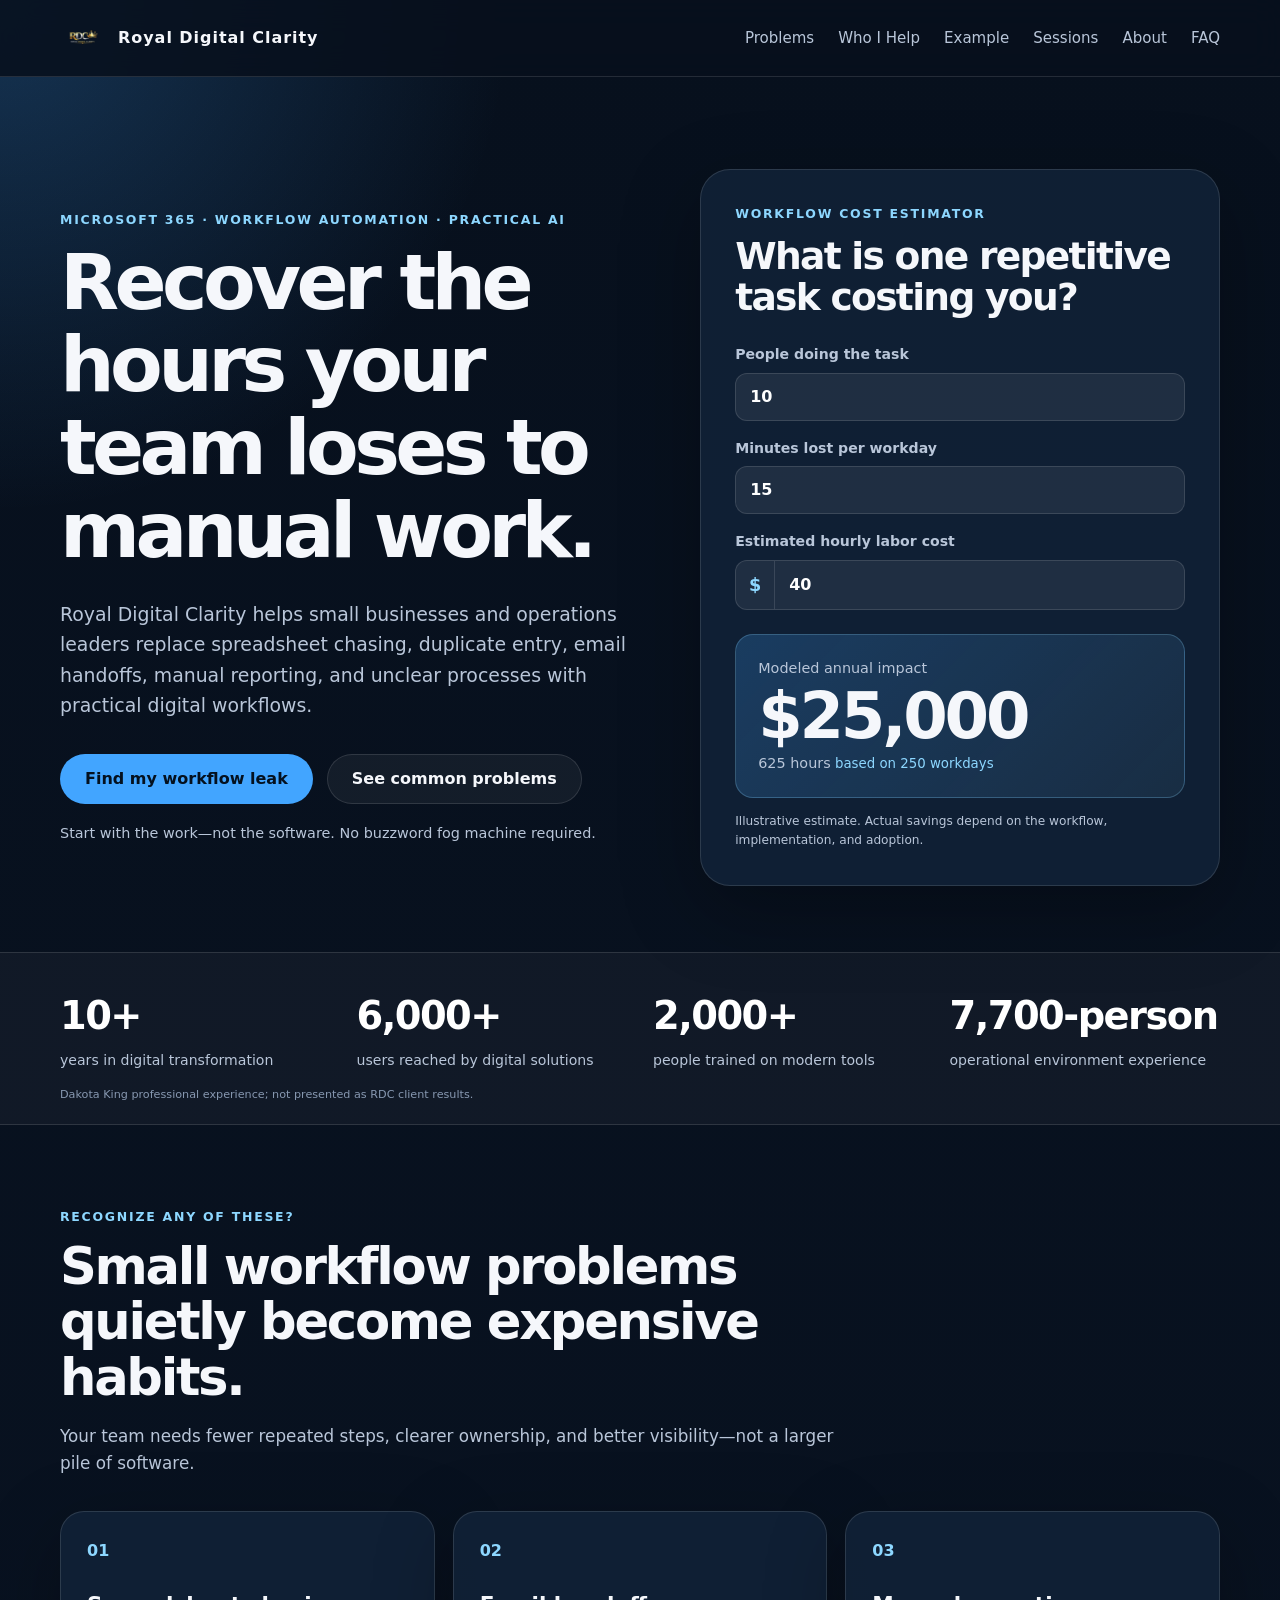
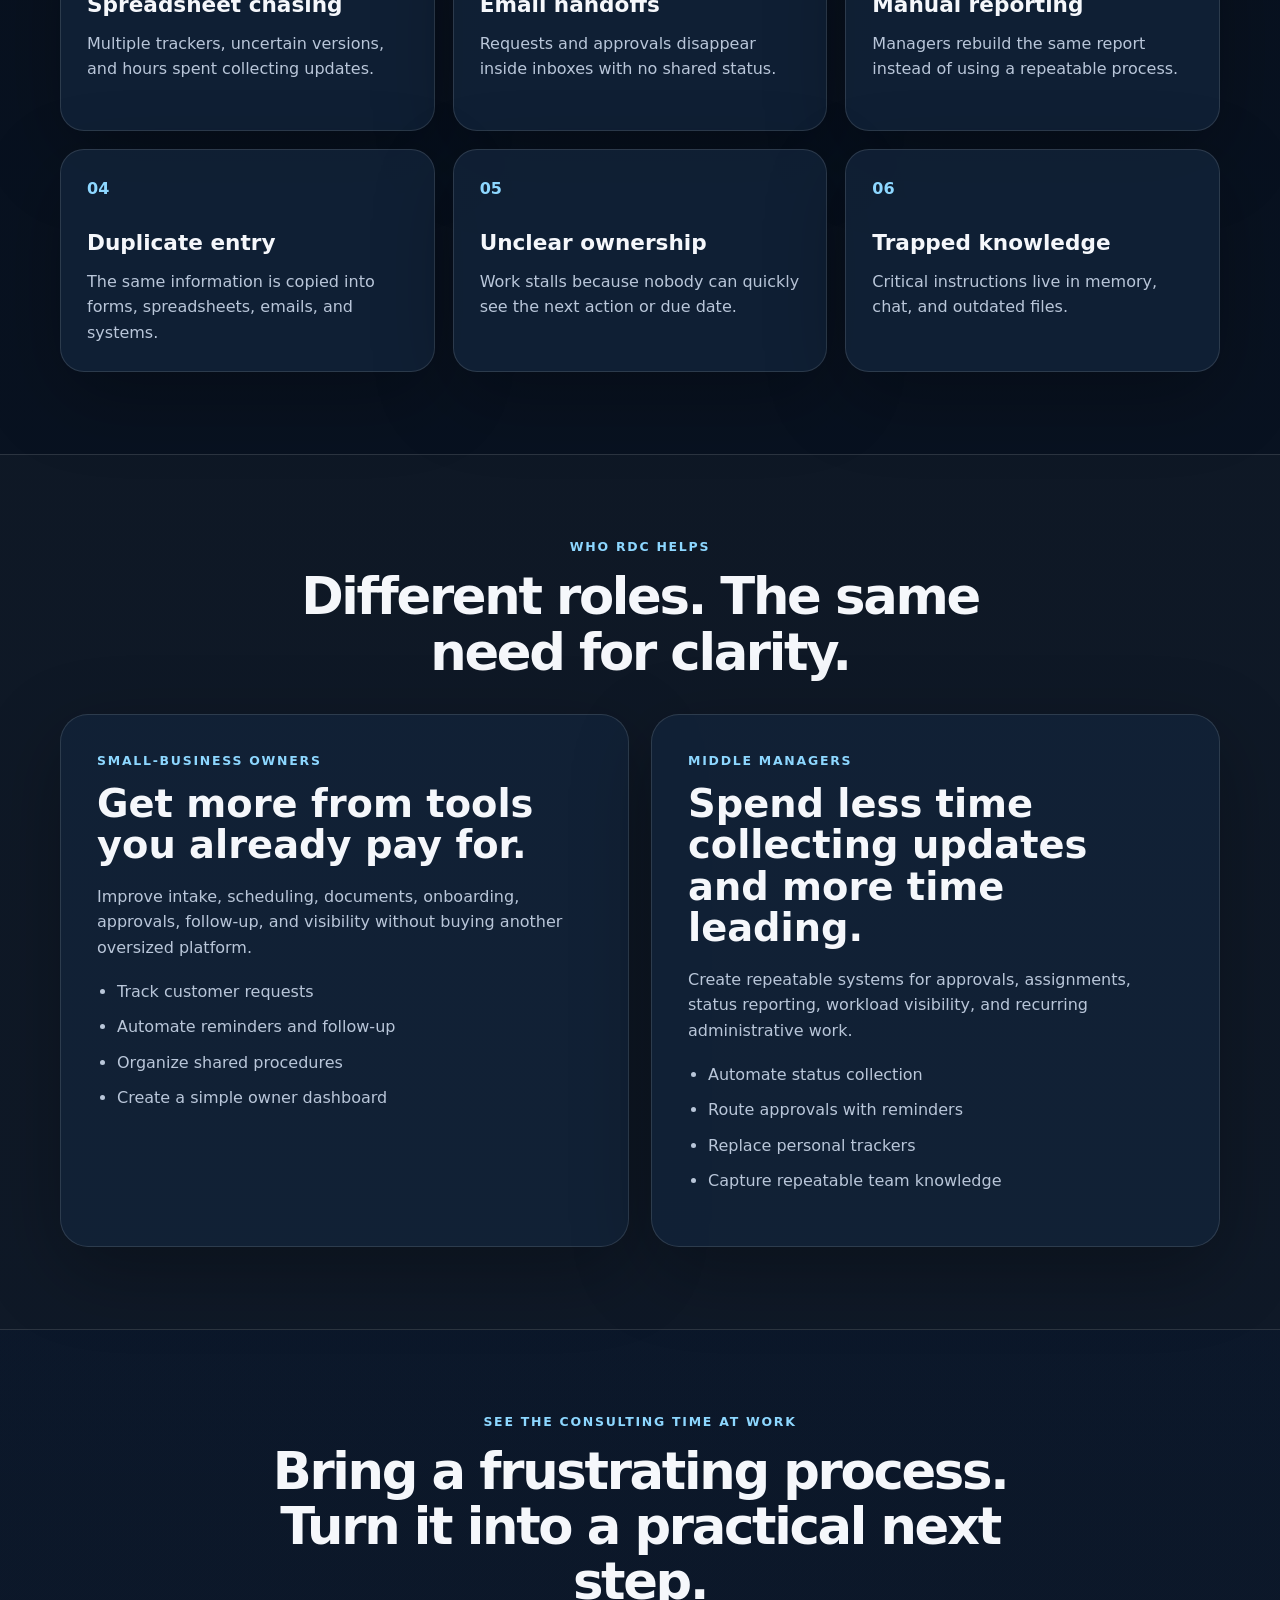
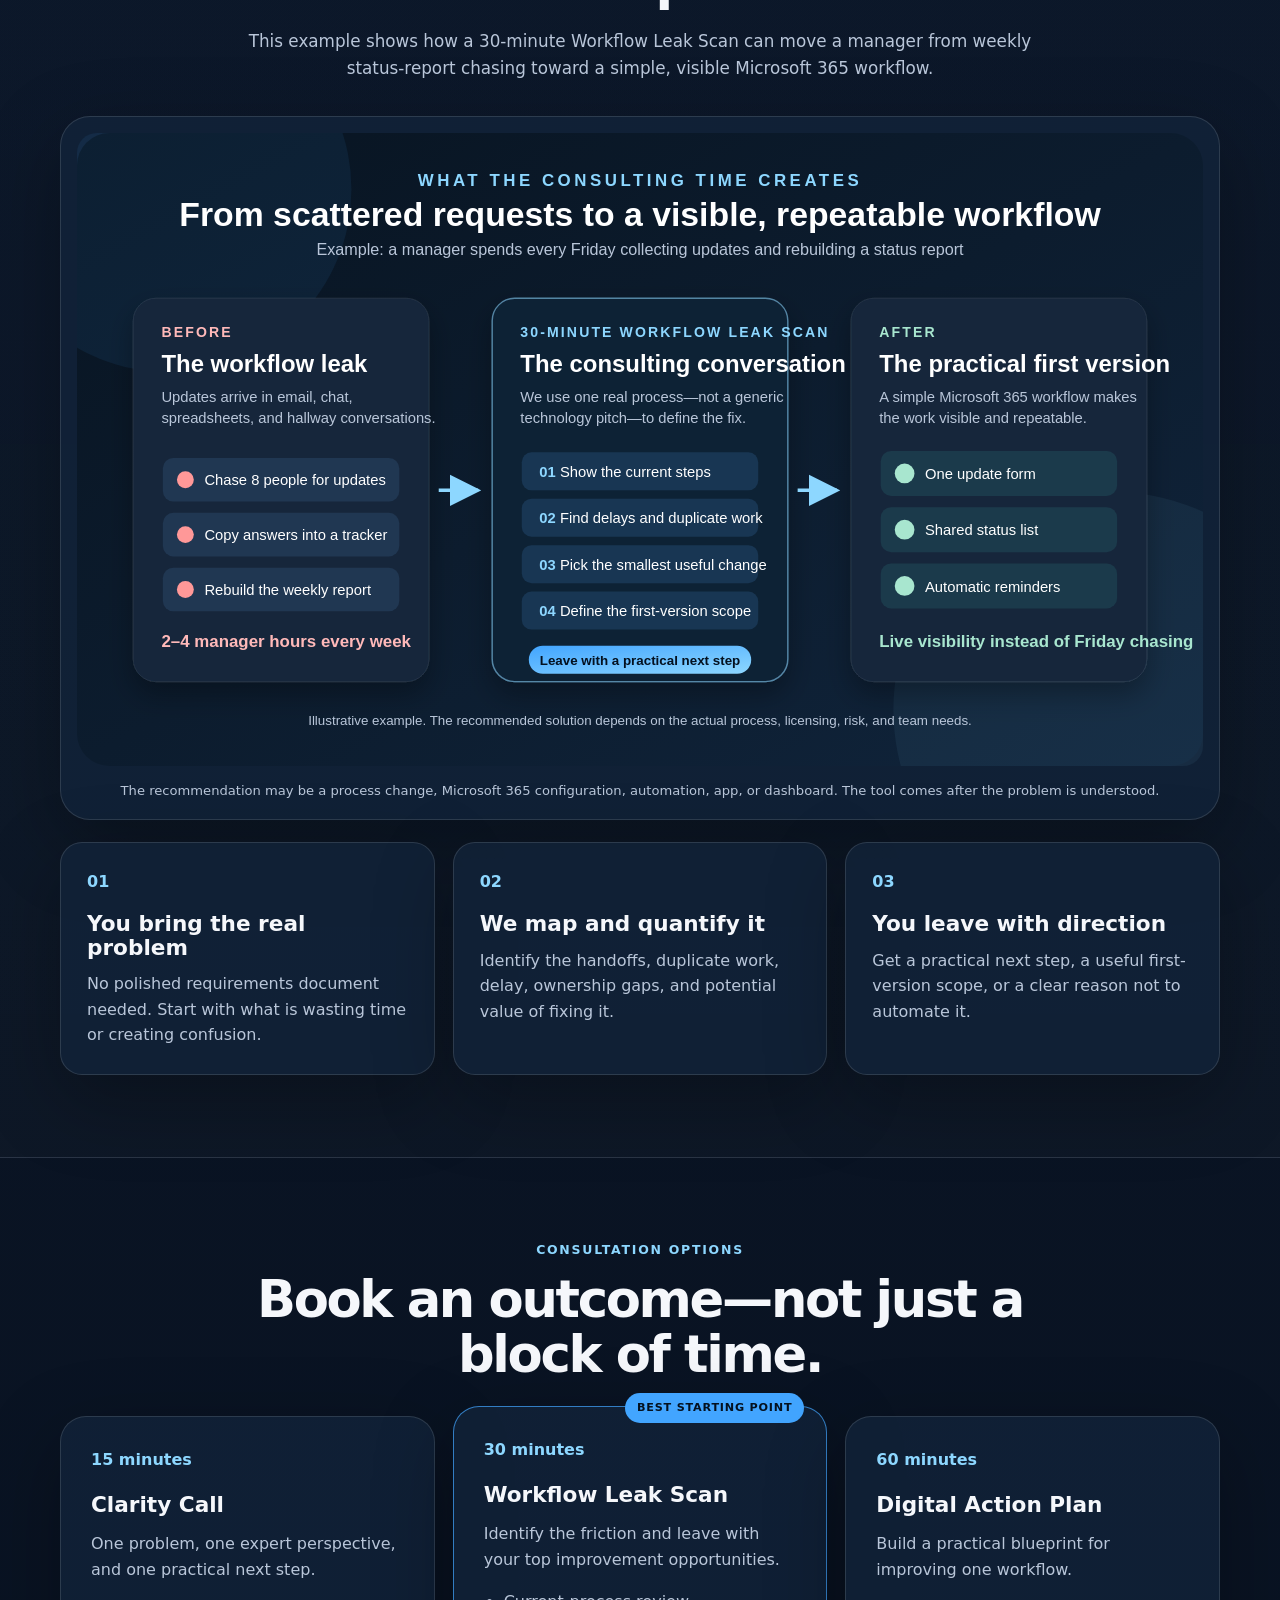
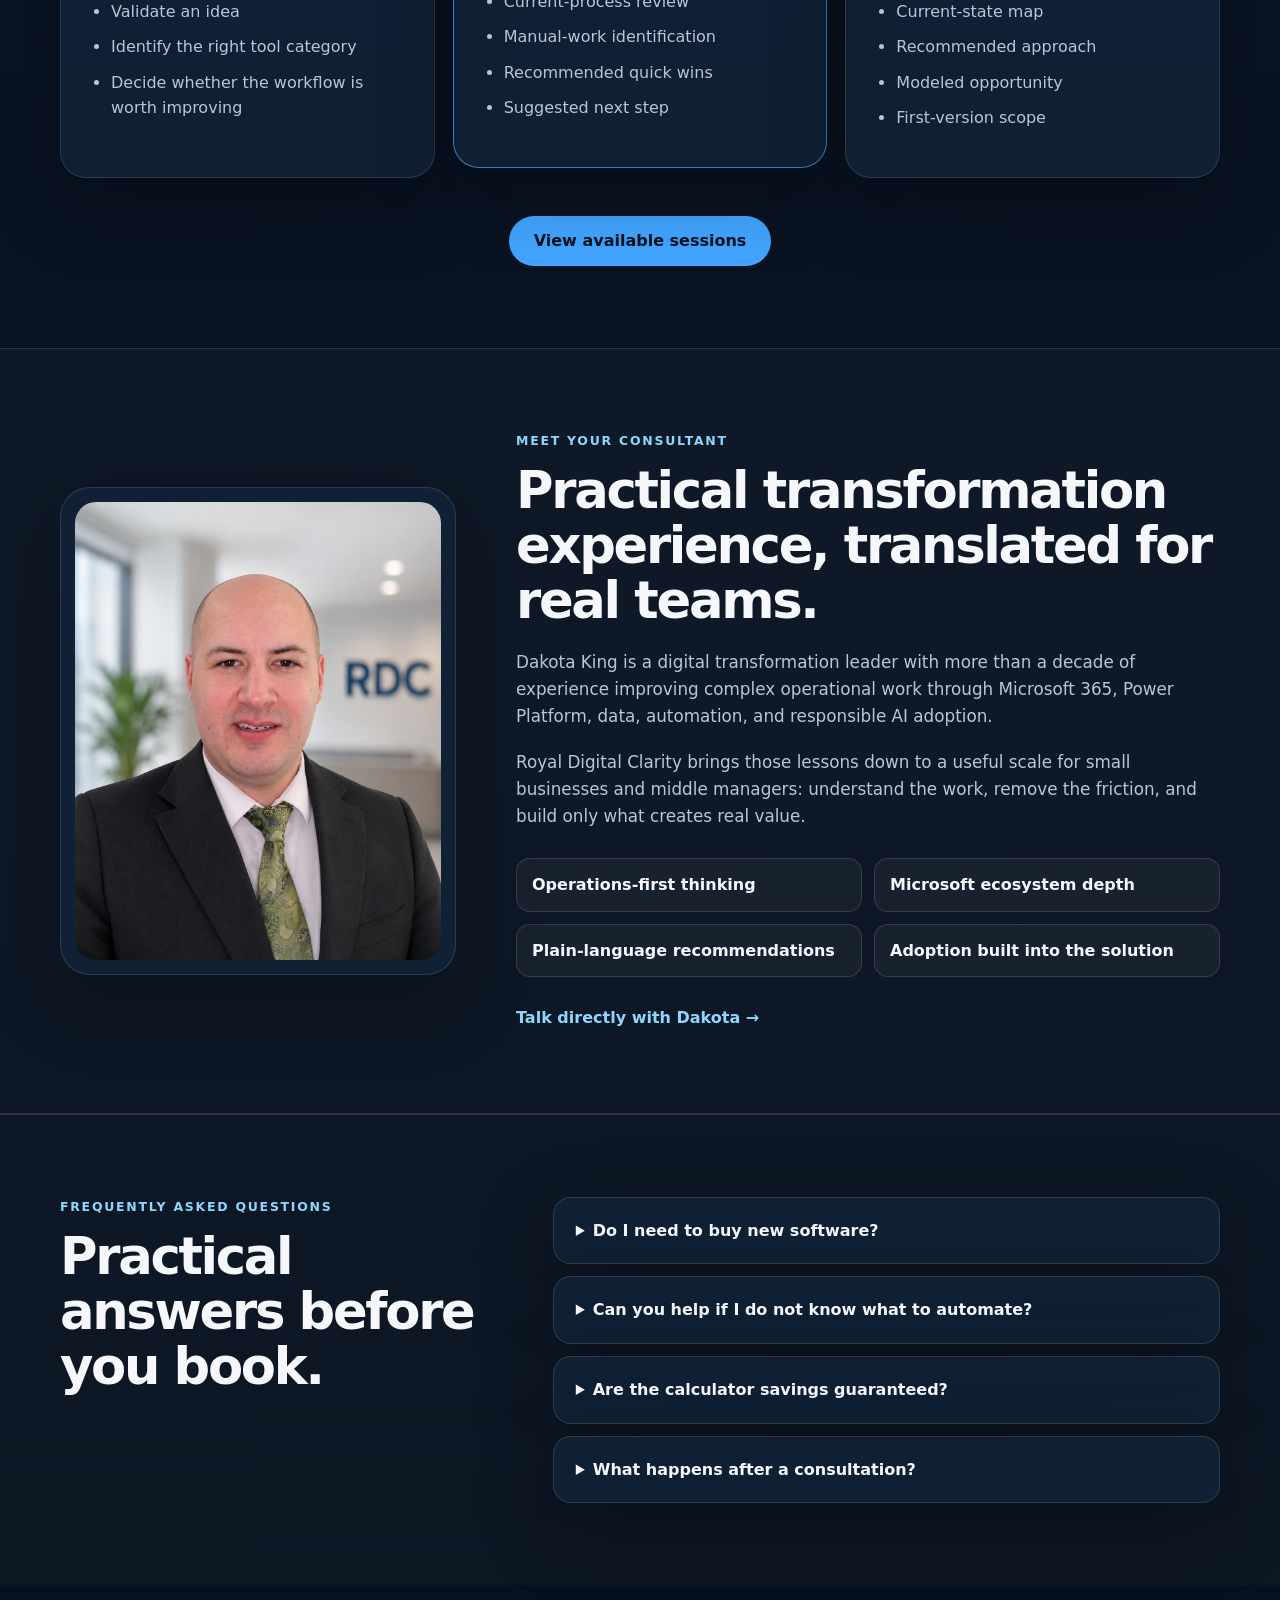
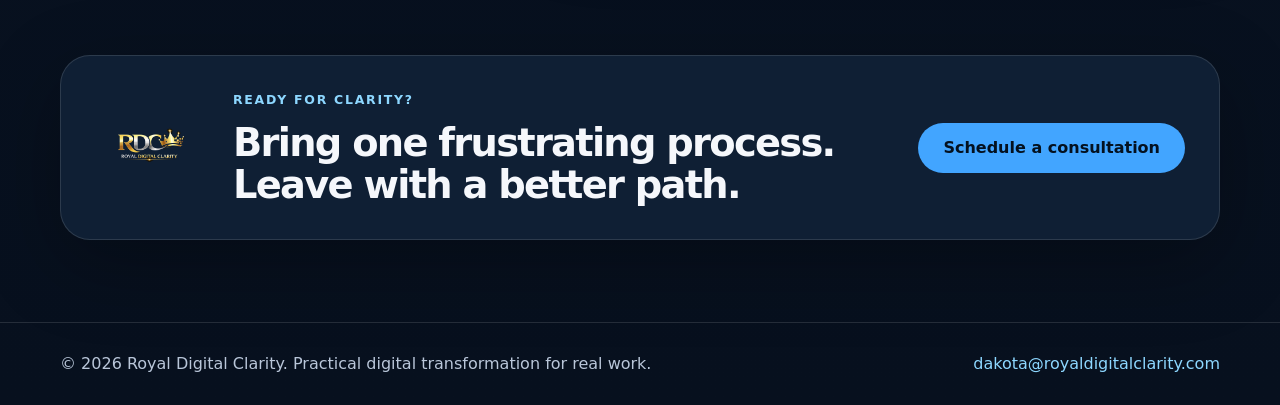
==== commit f4530e8a: "Use Dakota portrait in About section" ====
--- a/index.html
+++ b/index.html
@@ -10,7 +10,7 @@
   <meta property="og:title" content="Royal Digital Clarity | Recover Time Lost to Manual Work" />
   <meta property="og:description" content="Practical Microsoft 365, workflow automation, Power Platform, and AI consulting." />
   <meta property="og:url" content="https://www.royaldigitalclarity.com/" />
-  <meta property="og:image" content="https://www.royaldigitalclarity.com/assets/workflow-consulting-example.svg" />
+  <meta property="og:image" content="https://www.royaldigitalclarity.com/assets/rdc-logo.png" />
   <meta name="twitter:card" content="summary_large_image" />
   <link rel="icon" href="assets/favicon.ico" sizes="any" />
   <link rel="icon" type="image/png" sizes="64x64" href="assets/rdc-crown-favicon-64.png" />
@@ -35,6 +35,7 @@
         "@type":"Person",
         "@id":"https://www.royaldigitalclarity.com/#dakota-king",
         "name":"Dakota King",
+        "image":"https://www.royaldigitalclarity.com/assets/dakota-king.jpg",
         "jobTitle":"Digital Transformation Consultant",
         "worksFor":{"@id":"https://www.royaldigitalclarity.com/#organization"},
         "knowsAbout":["Microsoft 365","Power Platform","Workflow Automation","Operational Process Improvement","AI Adoption"]
@@ -172,9 +173,7 @@
     <section id="about" class="section about-section">
       <div class="container about-grid">
         <div class="about-photo-wrap">
-          <!-- Replace the SVG below with Dakota's professional portrait when ready. A vertical 4:5 image works best. -->
-          <img class="about-photo" src="assets/dakota-photo-placeholder.svg" alt="Professional portrait placeholder for Dakota King" />
-          <span class="photo-note">Photo placeholder · recommended crop 4:5</span>
+          <img class="about-photo" src="assets/dakota-king.jpg" alt="Dakota King, founder and digital transformation consultant at Royal Digital Clarity" />
         </div>
         <div class="about-copy">
           <p class="eyebrow">Meet your consultant</p>
--- a/styles.css
+++ b/styles.css
@@ -64,7 +64,7 @@
 .button.secondary { border-color: var(--line); background: rgba(255,255,255,0.05); }
 .button.secondary:hover { background: rgba(255,255,255,0.1); }
 
-.calculator-card, .card, .audience-card, .session-card, .faq-list details, .final-cta {
+.calculator-card, .card, .audience-card, .session-card, .faq-list details, .final-cta, .workflow-example, .example-summary-grid article, .about-photo-wrap {
   background: rgba(18,35,58,0.8);
   border: 1px solid var(--line);
   box-shadow: var(--shadow);
@@ -107,6 +107,15 @@
 ul { padding-left: 20px; color: var(--muted); }
 li { margin: 10px 0; }
 
+.example-section { background: linear-gradient(180deg, rgba(66,165,255,0.035), rgba(255,255,255,0.015)); border-bottom: 1px solid var(--line); }
+.workflow-example { margin: 0; padding: 16px; border-radius: 30px; overflow: hidden; }
+.workflow-example img { width: 100%; display: block; border-radius: 20px; }
+.workflow-example figcaption { padding: 14px 10px 2px; color: var(--muted); font-size: 0.82rem; text-align: center; }
+.example-summary-grid { margin-top: 22px; display: grid; grid-template-columns: repeat(3, 1fr); gap: 18px; }
+.example-summary-grid article { padding: 26px; border-radius: 22px; }
+.example-summary-grid span { display: inline-block; margin-bottom: 18px; color: var(--accent-2); font-weight: 900; }
+.example-summary-grid p { margin: 12px 0 0; color: var(--muted); }
+
 .session-grid { display: grid; grid-template-columns: repeat(3, 1fr); gap: 18px; align-items: stretch; }
 .session-card { position: relative; padding: 30px; border-radius: 26px; }
 .session-card.featured { border-color: rgba(66,165,255,0.7); transform: translateY(-10px); }
@@ -114,6 +123,17 @@
 .session-card p { margin: 15px 0; color: var(--muted); }
 .recommended { position: absolute; top: -14px; right: 22px; padding: 6px 12px; border-radius: 999px; background: var(--accent); color: #04111f; font-size: 0.7rem; font-weight: 900; text-transform: uppercase; letter-spacing: 0.07em; }
 .action-row { margin-top: 38px; }
+
+.about-section { background: rgba(255,255,255,0.025); border-top: 1px solid var(--line); border-bottom: 1px solid var(--line); }
+.about-grid { display: grid; grid-template-columns: minmax(280px, 0.72fr) minmax(0, 1.28fr); gap: 60px; align-items: center; }
+.about-photo-wrap { position: relative; padding: 14px; border-radius: 30px; }
+.about-photo { width: 100%; display: block; aspect-ratio: 4 / 5; object-fit: cover; border-radius: 21px; }
+.photo-note { position: absolute; left: 28px; right: 28px; bottom: 28px; padding: 9px 12px; border-radius: 999px; background: rgba(7,16,29,0.86); color: var(--muted); font-size: 0.72rem; text-align: center; backdrop-filter: blur(10px); }
+.about-copy > p:not(.eyebrow) { margin: 20px 0 0; color: var(--muted); font-size: 1.05rem; }
+.about-points { margin: 28px 0; display: grid; grid-template-columns: repeat(2, minmax(0, 1fr)); gap: 12px; }
+.about-points span { padding: 13px 15px; border: 1px solid var(--line); border-radius: 14px; background: rgba(255,255,255,0.045); color: var(--text); font-weight: 750; }
+.text-link { color: var(--accent-2); font-weight: 850; text-decoration: none; }
+.text-link:hover { color: var(--white); }
 
 .faq-section { background: rgba(255,255,255,0.025); border-top: 1px solid var(--line); }
 .faq-wrap { display: grid; grid-template-columns: 0.8fr 1.2fr; gap: 48px; align-items: start; }
@@ -132,10 +152,11 @@
 .footer a { color: var(--accent-2); text-decoration: none; }
 
 @media (max-width: 960px) {
-  .hero, .faq-wrap { grid-template-columns: 1fr; }
+  .hero, .faq-wrap, .about-grid { grid-template-columns: 1fr; }
   .proof-grid { grid-template-columns: repeat(2, 1fr); }
-  .problem-grid, .session-grid { grid-template-columns: repeat(2, 1fr); }
+  .problem-grid, .session-grid, .example-summary-grid { grid-template-columns: repeat(2, 1fr); }
   .session-card.featured { transform: none; }
+  .about-photo-wrap { max-width: 520px; }
   .final-cta { grid-template-columns: 90px 1fr; }
   .final-cta .button { grid-column: 1 / -1; }
 }
@@ -146,10 +167,13 @@
   .nav-links { width: 100%; gap: 14px; overflow-x: auto; padding-bottom: 3px; }
   .hero { padding-top: 58px; gap: 36px; }
   .calculator-card { padding: 24px; }
-  .proof-grid, .problem-grid, .audience-grid, .session-grid { grid-template-columns: 1fr; }
+  .proof-grid, .problem-grid, .audience-grid, .session-grid, .example-summary-grid { grid-template-columns: 1fr; }
   .proof-grid { gap: 18px; }
   .proof-grid div { padding-bottom: 14px; border-bottom: 1px solid var(--line); }
   .section { padding: 62px 0; }
+  .workflow-example { padding: 8px; border-radius: 20px; }
+  .workflow-example img { border-radius: 14px; }
+  .about-points { grid-template-columns: 1fr; }
   .final-cta { grid-template-columns: 1fr; text-align: center; }
   .final-cta img { margin: 0 auto; }
 }
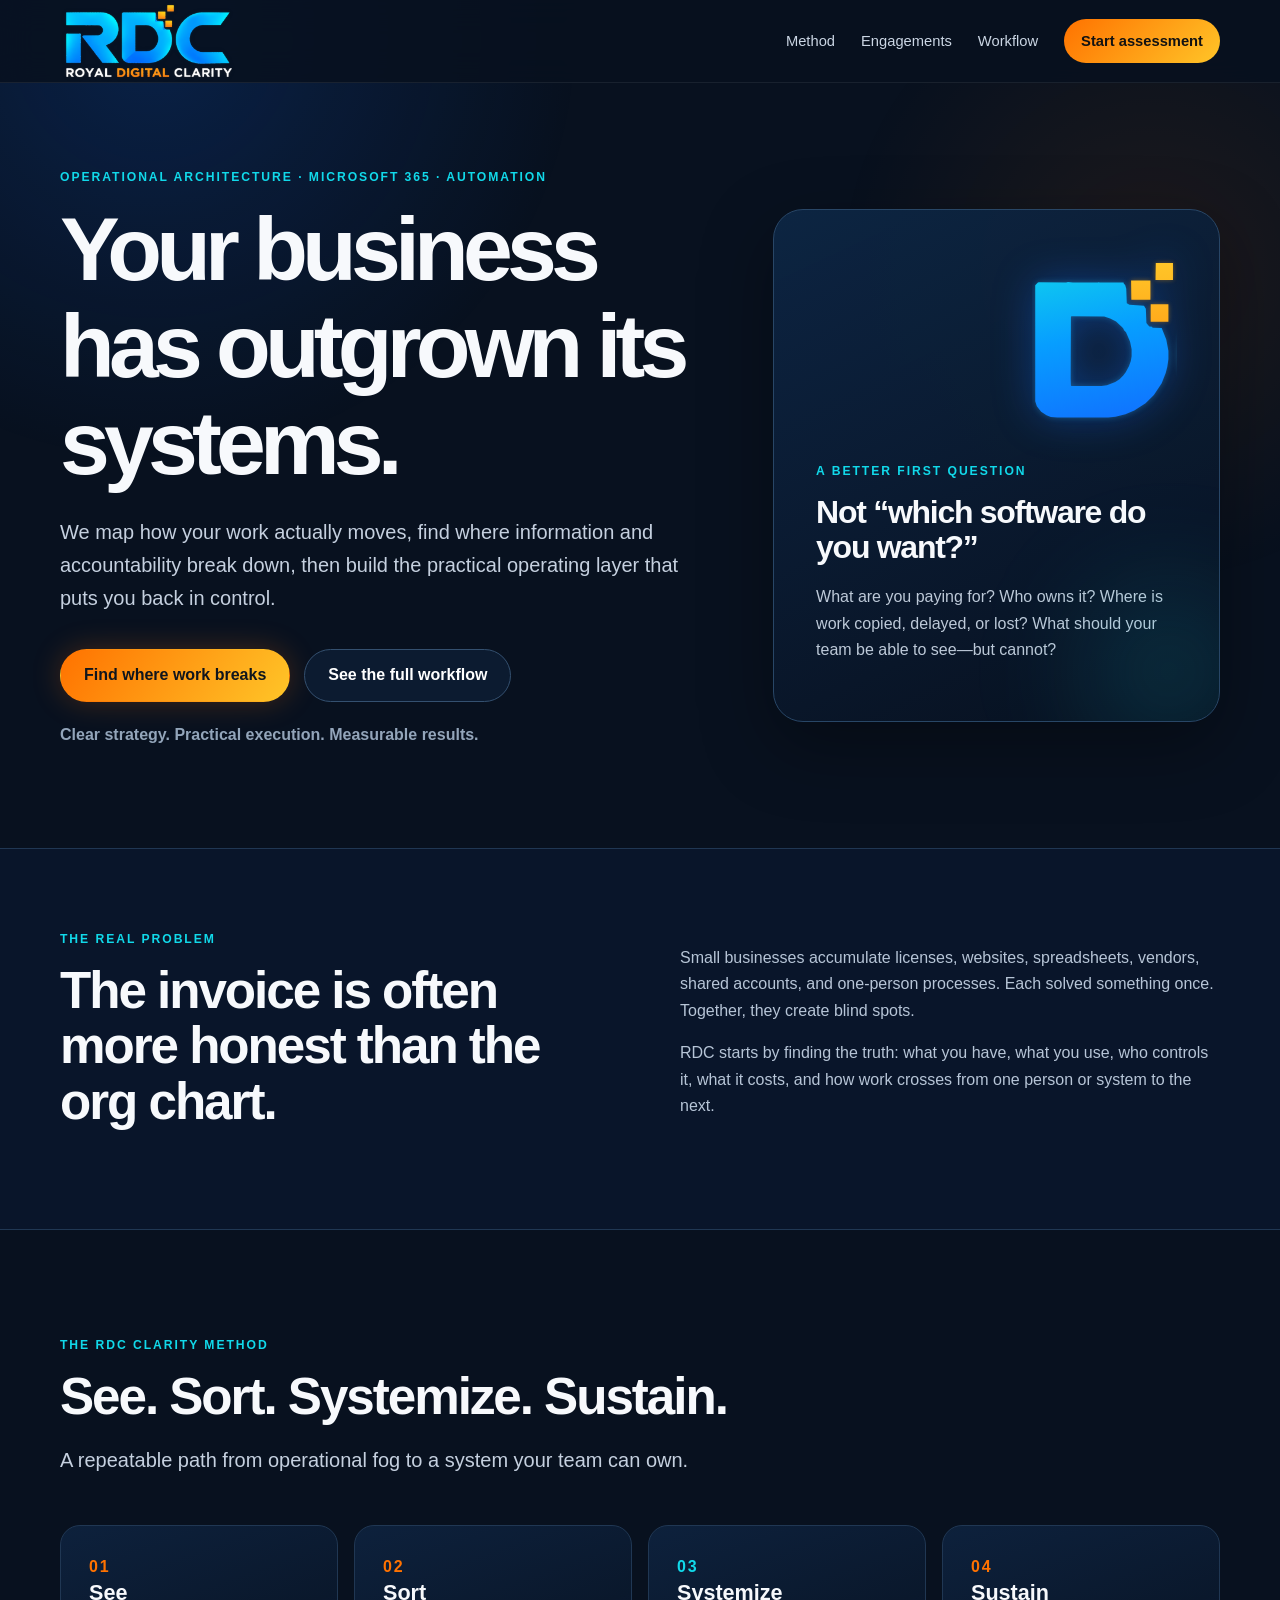
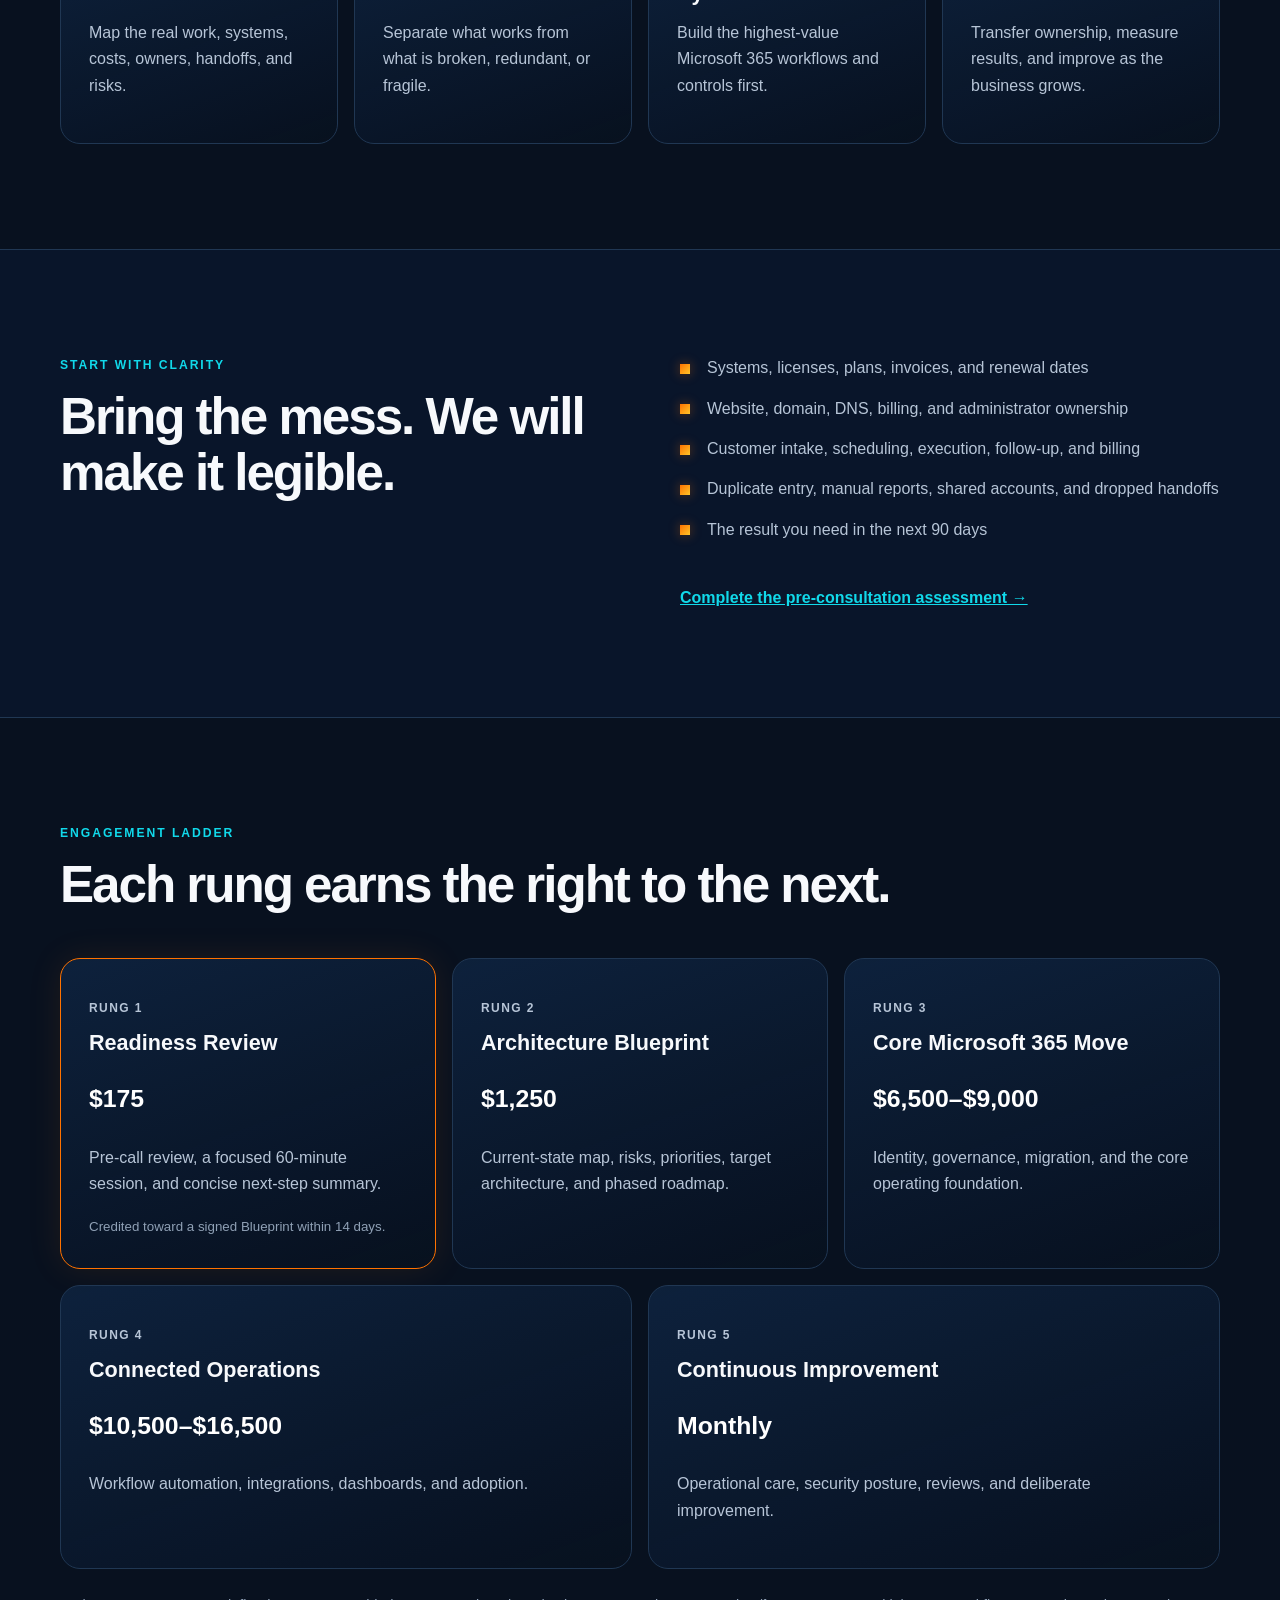
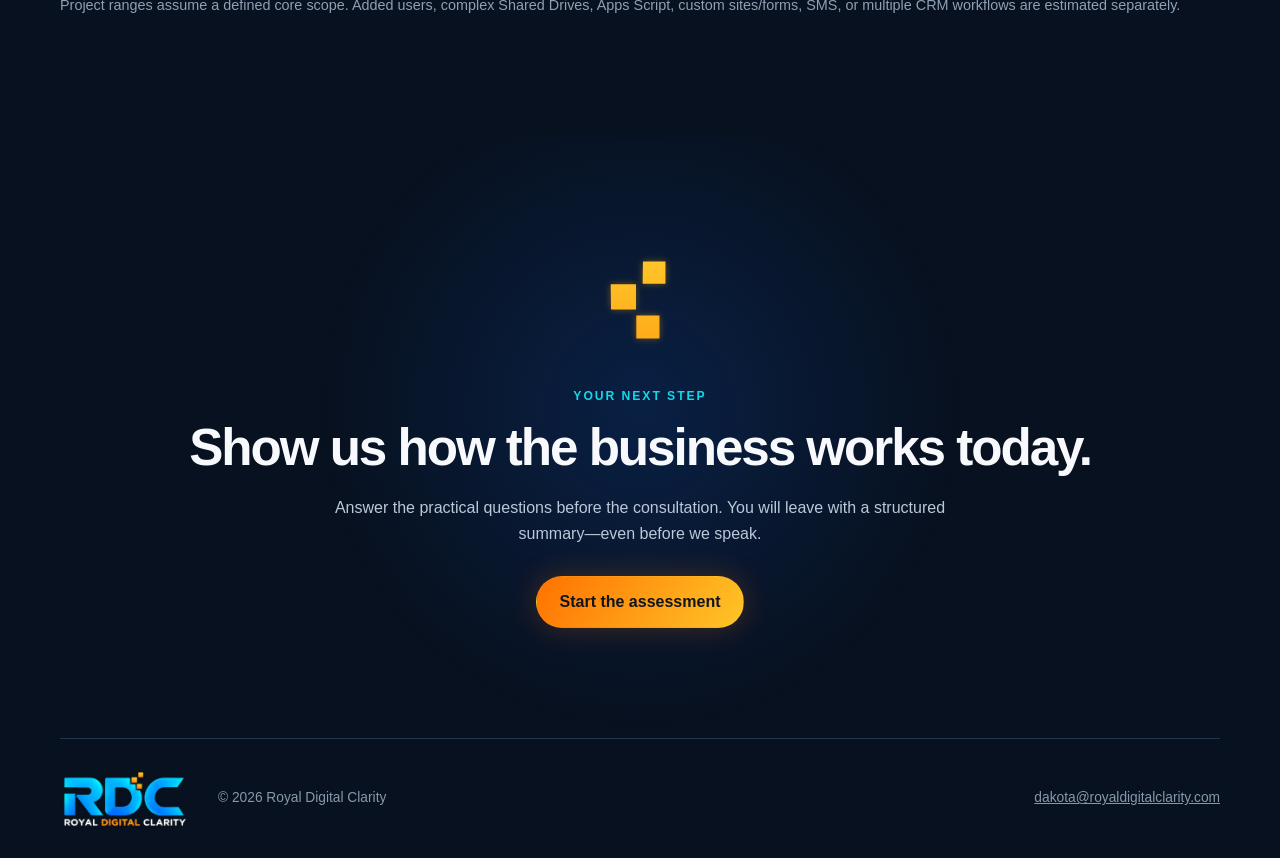
==== commit 200c1c9a: "Build RDC Operational Clarity subsite" ====
--- a/index.html
+++ b/index.html
@@ -1,221 +1,36 @@
-<!DOCTYPE html>
+<!doctype html>
 <html lang="en">
 <head>
-  <meta charset="UTF-8" />
-  <meta name="viewport" content="width=device-width, initial-scale=1.0" />
-  <title>Microsoft 365 & Workflow Automation Consulting | RDC</title>
-  <meta name="description" content="Royal Digital Clarity helps small businesses and operations leaders reduce manual work using Microsoft 365, Power Platform, workflow automation, and practical AI." />
-  <link rel="canonical" href="https://www.royaldigitalclarity.com/" />
-  <meta property="og:type" content="website" />
-  <meta property="og:title" content="Royal Digital Clarity | Recover Time Lost to Manual Work" />
-  <meta property="og:description" content="Practical Microsoft 365, workflow automation, Power Platform, and AI consulting." />
-  <meta property="og:url" content="https://www.royaldigitalclarity.com/" />
-  <meta property="og:image" content="https://www.royaldigitalclarity.com/assets/rdc-logo.png" />
-  <meta name="twitter:card" content="summary_large_image" />
-  <link rel="icon" href="assets/favicon.ico" sizes="any" />
-  <link rel="icon" type="image/png" sizes="64x64" href="assets/rdc-crown-favicon-64.png" />
-  <link rel="apple-touch-icon" sizes="192x192" href="assets/rdc-crown-favicon-192.png" />
-  <link rel="stylesheet" href="styles.css" />
-  <script type="application/ld+json">
-  {
-    "@context":"https://schema.org",
-    "@graph":[
-      {
-        "@type":"Organization",
-        "@id":"https://www.royaldigitalclarity.com/#organization",
-        "name":"Royal Digital Clarity",
-        "url":"https://www.royaldigitalclarity.com/",
-        "logo":"https://www.royaldigitalclarity.com/assets/rdc-logo.png",
-        "email":"dakota@royaldigitalclarity.com",
-        "description":"Microsoft 365, workflow automation, Power Platform, and practical AI consulting for small businesses and operations teams.",
-        "founder":{"@id":"https://www.royaldigitalclarity.com/#dakota-king"},
-        "areaServed":"United States"
-      },
-      {
-        "@type":"Person",
-        "@id":"https://www.royaldigitalclarity.com/#dakota-king",
-        "name":"Dakota King",
-        "image":"https://www.royaldigitalclarity.com/assets/dakota-king.jpg",
-        "jobTitle":"Digital Transformation Consultant",
-        "worksFor":{"@id":"https://www.royaldigitalclarity.com/#organization"},
-        "knowsAbout":["Microsoft 365","Power Platform","Workflow Automation","Operational Process Improvement","AI Adoption"]
-      }
-    ]
-  }
-  </script>
+  <meta charset="utf-8"><meta name="viewport" content="width=device-width,initial-scale=1">
+  <title>Operational Clarity | Royal Digital Clarity</title>
+  <meta name="description" content="RDC maps how work moves, identifies what is breaking, and builds practical Microsoft 365 systems that restore visibility and control.">
+  <link rel="icon" href="assets/favicon.ico"><link rel="stylesheet" href="styles.css">
 </head>
 <body>
-  <header class="site-header">
-    <nav class="nav container" aria-label="Main navigation">
-      <a class="brand" href="#top" aria-label="Royal Digital Clarity home">
-        <img src="assets/rdc-logo.png" alt="Royal Digital Clarity logo" />
-        <span>Royal Digital Clarity</span>
-      </a>
-      <div class="nav-links">
-        <a href="#problems">Problems</a>
-        <a href="#audiences">Who I Help</a>
-        <a href="#example">Example</a>
-        <a href="#sessions">Sessions</a>
-        <a href="#about">About</a>
-        <a href="#faq">FAQ</a>
+  <header class="site-header"><nav class="nav shell" aria-label="Main navigation">
+    <a class="brand" href="index.html"><img src="assets/rdc-logo-luminous.png" alt="Royal Digital Clarity"></a>
+    <div class="nav-links"><a href="#method">Method</a><a href="#offers">Engagements</a><a href="workflow.html">Workflow</a><a class="nav-cta" href="questionnaire.html">Start assessment</a></div>
+  </nav></header>
+  <main>
+    <section class="hero shell">
+      <div><p class="eyebrow">Operational architecture · Microsoft 365 · Automation</p><h1>Your business has outgrown its systems.</h1>
+        <p class="lede">We map how your work actually moves, find where information and accountability break down, then build the practical operating layer that puts you back in control.</p>
+        <div class="actions"><a class="button primary" href="questionnaire.html">Find where work breaks</a><a class="button secondary" href="workflow.html">See the full workflow</a></div>
+        <p class="tagline">Clear strategy. Practical execution. Measurable results.</p>
       </div>
-    </nav>
-  </header>
-
-  <main id="top">
-    <section class="hero container">
-      <div class="hero-copy">
-        <p class="eyebrow">Microsoft 365 · Workflow Automation · Practical AI</p>
-        <h1>Recover the hours your team loses to manual work.</h1>
-        <p class="hero-text">Royal Digital Clarity helps small businesses and operations leaders replace spreadsheet chasing, duplicate entry, email handoffs, manual reporting, and unclear processes with practical digital workflows.</p>
-        <div class="hero-actions">
-          <a class="button primary" href="https://outlook.office.com/book/RDC@royaldigitalclarity.onmicrosoft.com/?ismsaljsauthenabled" target="_blank" rel="noopener">Find my workflow leak</a>
-          <a class="button secondary" href="#problems">See common problems</a>
-        </div>
-        <p class="microcopy">Start with the work—not the software. No buzzword fog machine required.</p>
-      </div>
-
-      <aside class="calculator-card" aria-labelledby="calculator-title">
-        <p class="eyebrow">Workflow cost estimator</p>
-        <h2 id="calculator-title">What is one repetitive task costing you?</h2>
-        <form id="workflow-calculator" class="calculator-grid">
-          <label>People doing the task<input id="people" type="number" min="1" max="5000" value="10" /></label>
-          <label>Minutes lost per workday<input id="minutes" type="number" min="1" max="480" value="15" /></label>
-          <label>Estimated hourly labor cost<span class="currency-input"><span>$</span><input id="hourly-rate" type="number" min="1" max="1000" value="40" /></span></label>
-        </form>
-        <div class="calculator-result" aria-live="polite">
-          <span>Modeled annual impact</span>
-          <strong id="annual-cost">$25,000</strong>
-          <small><span id="annual-hours">625 hours</span> based on 250 workdays</small>
-        </div>
-        <p class="disclaimer">Illustrative estimate. Actual savings depend on the workflow, implementation, and adoption.</p>
-      </aside>
+      <aside class="signal-card"><img class="pixel-d" src="assets/rdc-pixel-d.svg" alt=""><p class="eyebrow">A better first question</p><h2>Not “which software do you want?”</h2><p>What are you paying for? Who owns it? Where is work copied, delayed, or lost? What should your team be able to see—but cannot?</p></aside>
     </section>
-
-    <section class="proof-band" aria-label="Professional experience highlights">
-      <div class="container proof-grid">
-        <div><strong>10+</strong><span>years in digital transformation</span></div>
-        <div><strong>6,000+</strong><span>users reached by digital solutions</span></div>
-        <div><strong>2,000+</strong><span>people trained on modern tools</span></div>
-        <div><strong>7,700-person</strong><span>operational environment experience</span></div>
-      </div>
-      <p class="proof-note container">Dakota King professional experience; not presented as RDC client results.</p>
+    <section class="problem-band"><div class="shell split"><div><p class="eyebrow">The real problem</p><h2>The invoice is often more honest than the org chart.</h2></div><div><p>Small businesses accumulate licenses, websites, spreadsheets, vendors, shared accounts, and one-person processes. Each solved something once. Together, they create blind spots.</p><p>RDC starts by finding the truth: what you have, what you use, who controls it, what it costs, and how work crosses from one person or system to the next.</p></div></div></section>
+    <section id="method" class="section shell"><p class="eyebrow">The RDC Clarity Method</p><h2>See. Sort. Systemize. Sustain.</h2><p class="section-intro">A repeatable path from operational fog to a system your team can own.</p>
+      <div class="method-grid"><article><span>01</span><h3>See</h3><p>Map the real work, systems, costs, owners, handoffs, and risks.</p></article><article><span>02</span><h3>Sort</h3><p>Separate what works from what is broken, redundant, or fragile.</p></article><article><span>03</span><h3>Systemize</h3><p>Build the highest-value Microsoft 365 workflows and controls first.</p></article><article><span>04</span><h3>Sustain</h3><p>Transfer ownership, measure results, and improve as the business grows.</p></article></div>
     </section>
-
-    <section id="problems" class="section container">
-      <div class="section-heading">
-        <p class="eyebrow">Recognize any of these?</p>
-        <h2>Small workflow problems quietly become expensive habits.</h2>
-        <p>Your team needs fewer repeated steps, clearer ownership, and better visibility—not a larger pile of software.</p>
-      </div>
-      <div class="problem-grid">
-        <article class="card"><span>01</span><h3>Spreadsheet chasing</h3><p>Multiple trackers, uncertain versions, and hours spent collecting updates.</p></article>
-        <article class="card"><span>02</span><h3>Email handoffs</h3><p>Requests and approvals disappear inside inboxes with no shared status.</p></article>
-        <article class="card"><span>03</span><h3>Manual reporting</h3><p>Managers rebuild the same report instead of using a repeatable process.</p></article>
-        <article class="card"><span>04</span><h3>Duplicate entry</h3><p>The same information is copied into forms, spreadsheets, emails, and systems.</p></article>
-        <article class="card"><span>05</span><h3>Unclear ownership</h3><p>Work stalls because nobody can quickly see the next action or due date.</p></article>
-        <article class="card"><span>06</span><h3>Trapped knowledge</h3><p>Critical instructions live in memory, chat, and outdated files.</p></article>
-      </div>
+    <section class="section surface"><div class="shell split"><div><p class="eyebrow">Start with clarity</p><h2>Bring the mess. We will make it legible.</h2></div><div><ul class="check-list"><li>Systems, licenses, plans, invoices, and renewal dates</li><li>Website, domain, DNS, billing, and administrator ownership</li><li>Customer intake, scheduling, execution, follow-up, and billing</li><li>Duplicate entry, manual reports, shared accounts, and dropped handoffs</li><li>The result you need in the next 90 days</li></ul><a class="text-link" href="questionnaire.html">Complete the pre-consultation assessment →</a></div></div></section>
+    <section id="offers" class="section shell"><p class="eyebrow">Engagement ladder</p><h2>Each rung earns the right to the next.</h2>
+      <div class="offer-grid"><article class="offer featured"><p class="step">Rung 1</p><h3>Readiness Review</h3><p class="price">$175</p><p>Pre-call review, a focused 60-minute session, and concise next-step summary.</p><small>Credited toward a signed Blueprint within 14 days.</small></article><article class="offer"><p class="step">Rung 2</p><h3>Architecture Blueprint</h3><p class="price">$1,250</p><p>Current-state map, risks, priorities, target architecture, and phased roadmap.</p></article><article class="offer"><p class="step">Rung 3</p><h3>Core Microsoft 365 Move</h3><p class="price">$6,500–$9,000</p><p>Identity, governance, migration, and the core operating foundation.</p></article><article class="offer"><p class="step">Rung 4</p><h3>Connected Operations</h3><p class="price">$10,500–$16,500</p><p>Workflow automation, integrations, dashboards, and adoption.</p></article><article class="offer"><p class="step">Rung 5</p><h3>Continuous Improvement</h3><p class="price">Monthly</p><p>Operational care, security posture, reviews, and deliberate improvement.</p></article></div>
+      <p class="scope-note">Project ranges assume a defined core scope. Added users, complex Shared Drives, Apps Script, custom sites/forms, SMS, or multiple CRM workflows are estimated separately.</p>
     </section>
-
-    <section id="audiences" class="section audience-section">
-      <div class="container">
-        <div class="section-heading centered"><p class="eyebrow">Who RDC helps</p><h2>Different roles. The same need for clarity.</h2></div>
-        <div class="audience-grid">
-          <article class="audience-card">
-            <p class="eyebrow">Small-business owners</p>
-            <h3>Get more from tools you already pay for.</h3>
-            <p>Improve intake, scheduling, documents, onboarding, approvals, follow-up, and visibility without buying another oversized platform.</p>
-            <ul><li>Track customer requests</li><li>Automate reminders and follow-up</li><li>Organize shared procedures</li><li>Create a simple owner dashboard</li></ul>
-          </article>
-          <article class="audience-card">
-            <p class="eyebrow">Middle managers</p>
-            <h3>Spend less time collecting updates and more time leading.</h3>
-            <p>Create repeatable systems for approvals, assignments, status reporting, workload visibility, and recurring administrative work.</p>
-            <ul><li>Automate status collection</li><li>Route approvals with reminders</li><li>Replace personal trackers</li><li>Capture repeatable team knowledge</li></ul>
-          </article>
-        </div>
-      </div>
-    </section>
-
-    <section id="example" class="section example-section">
-      <div class="container">
-        <div class="section-heading centered">
-          <p class="eyebrow">See the consulting time at work</p>
-          <h2>Bring a frustrating process. Turn it into a practical next step.</h2>
-          <p>This example shows how a 30-minute Workflow Leak Scan can move a manager from weekly status-report chasing toward a simple, visible Microsoft 365 workflow.</p>
-        </div>
-        <figure class="workflow-example">
-          <img src="assets/workflow-consulting-example.svg" alt="Three-stage example showing a broken manual reporting process, a 30-minute consulting workflow scan, and a streamlined Microsoft 365 workflow" />
-          <figcaption>The recommendation may be a process change, Microsoft 365 configuration, automation, app, or dashboard. The tool comes after the problem is understood.</figcaption>
-        </figure>
-        <div class="example-summary-grid">
-          <article><span>01</span><h3>You bring the real problem</h3><p>No polished requirements document needed. Start with what is wasting time or creating confusion.</p></article>
-          <article><span>02</span><h3>We map and quantify it</h3><p>Identify the handoffs, duplicate work, delay, ownership gaps, and potential value of fixing it.</p></article>
-          <article><span>03</span><h3>You leave with direction</h3><p>Get a practical next step, a useful first-version scope, or a clear reason not to automate it.</p></article>
-        </div>
-      </div>
-    </section>
-
-    <section id="sessions" class="section container">
-      <div class="section-heading centered">
-        <p class="eyebrow">Consultation options</p>
-        <h2>Book an outcome—not just a block of time.</h2>
-      </div>
-      <div class="session-grid">
-        <article class="session-card"><span class="session-time">15 minutes</span><h3>Clarity Call</h3><p>One problem, one expert perspective, and one practical next step.</p><ul><li>Validate an idea</li><li>Identify the right tool category</li><li>Decide whether the workflow is worth improving</li></ul></article>
-        <article class="session-card featured"><span class="recommended">Best starting point</span><span class="session-time">30 minutes</span><h3>Workflow Leak Scan</h3><p>Identify the friction and leave with your top improvement opportunities.</p><ul><li>Current-process review</li><li>Manual-work identification</li><li>Recommended quick wins</li><li>Suggested next step</li></ul></article>
-        <article class="session-card"><span class="session-time">60 minutes</span><h3>Digital Action Plan</h3><p>Build a practical blueprint for improving one workflow.</p><ul><li>Current-state map</li><li>Recommended approach</li><li>Modeled opportunity</li><li>First-version scope</li></ul></article>
-      </div>
-      <div class="centered action-row"><a class="button primary" href="https://outlook.office.com/book/RDC@royaldigitalclarity.onmicrosoft.com/?ismsaljsauthenabled" target="_blank" rel="noopener">View available sessions</a></div>
-    </section>
-
-    <section id="about" class="section about-section">
-      <div class="container about-grid">
-        <div class="about-photo-wrap">
-          <img class="about-photo" src="assets/dakota-king.jpg" alt="Dakota King, founder and digital transformation consultant at Royal Digital Clarity" />
-        </div>
-        <div class="about-copy">
-          <p class="eyebrow">Meet your consultant</p>
-          <h2>Practical transformation experience, translated for real teams.</h2>
-          <p>Dakota King is a digital transformation leader with more than a decade of experience improving complex operational work through Microsoft 365, Power Platform, data, automation, and responsible AI adoption.</p>
-          <p>Royal Digital Clarity brings those lessons down to a useful scale for small businesses and middle managers: understand the work, remove the friction, and build only what creates real value.</p>
-          <div class="about-points">
-            <span>Operations-first thinking</span>
-            <span>Microsoft ecosystem depth</span>
-            <span>Plain-language recommendations</span>
-            <span>Adoption built into the solution</span>
-          </div>
-          <a class="text-link" href="mailto:dakota@royaldigitalclarity.com">Talk directly with Dakota →</a>
-        </div>
-      </div>
-    </section>
-
-    <section id="faq" class="section faq-section">
-      <div class="container faq-wrap">
-        <div class="section-heading"><p class="eyebrow">Frequently asked questions</p><h2>Practical answers before you book.</h2></div>
-        <div class="faq-list">
-          <details><summary>Do I need to buy new software?</summary><p>Not necessarily. We first look at what you own and whether Microsoft 365, Power Platform, or a simpler process change can solve the problem.</p></details>
-          <details><summary>Can you help if I do not know what to automate?</summary><p>Yes. Workflow discovery uncovers repetitive work, delays, unclear handoffs, and opportunities that may not yet look like automation.</p></details>
-          <details><summary>Are the calculator savings guaranteed?</summary><p>No. The calculator is a modeled estimate. Actual results depend on the workflow, solution design, implementation, and adoption.</p></details>
-          <details><summary>What happens after a consultation?</summary><p>You may leave with a quick improvement, a recommended tool and next step, or a scoped opportunity for additional support.</p></details>
-        </div>
-      </div>
-    </section>
-
-    <section class="section final-cta container">
-      <img src="assets/rdc-logo.png" alt="Royal Digital Clarity" />
-      <div><p class="eyebrow">Ready for clarity?</p><h2>Bring one frustrating process. Leave with a better path.</h2></div>
-      <a class="button primary" href="https://outlook.office.com/book/RDC@royaldigitalclarity.onmicrosoft.com/?ismsaljsauthenabled" target="_blank" rel="noopener">Schedule a consultation</a>
-    </section>
+    <section class="final-cta"><div class="shell"><img src="assets/rdc-clarity-pixels.svg" alt=""><p class="eyebrow">Your next step</p><h2>Show us how the business works today.</h2><p>Answer the practical questions before the consultation. You will leave with a structured summary—even before we speak.</p><a class="button primary" href="questionnaire.html">Start the assessment</a></div></section>
   </main>
-
-  <footer class="footer">
-    <div class="container footer-inner">
-      <p>© <span id="year"></span> Royal Digital Clarity. Practical digital transformation for real work.</p>
-      <a href="mailto:dakota@royaldigitalclarity.com">dakota@royaldigitalclarity.com</a>
-    </div>
-  </footer>
-  <script src="script.js" defer></script>
-</body>
-</html>
+  <footer><div class="shell footer-inner"><img src="assets/rdc-logo-luminous.png" alt="Royal Digital Clarity"><p>© <span id="year"></span> Royal Digital Clarity</p><a href="mailto:dakota@royaldigitalclarity.com">dakota@royaldigitalclarity.com</a></div></footer>
+  <script src="script.js"></script>
+</body></html>
--- a/styles.css
+++ b/styles.css
@@ -1,179 +1,7 @@
-:root {
-  --bg: #07101d;
-  --bg-soft: #0d192a;
-  --card: #12233a;
-  --card-light: #172b46;
-  --text: #f5f7fb;
-  --muted: #b9c6d9;
-  --line: rgba(255,255,255,0.12);
-  --accent: #42a5ff;
-  --accent-2: #8dd7ff;
-  --white: #fff;
-  --success: #a8e6cf;
-  --shadow: 0 24px 80px rgba(0,0,0,0.28);
-}
-
-* { box-sizing: border-box; }
-html { scroll-behavior: smooth; scroll-padding-top: 92px; }
-body {
-  margin: 0;
-  font-family: Inter, ui-sans-serif, system-ui, -apple-system, BlinkMacSystemFont, "Segoe UI", sans-serif;
-  color: var(--text);
-  background:
-    radial-gradient(circle at top left, rgba(66,165,255,0.24), transparent 32rem),
-    linear-gradient(180deg, var(--bg), #0a1424 60%, #07101e);
-  line-height: 1.6;
-}
-
-a { color: inherit; }
-img { max-width: 100%; }
-.container { width: min(1160px, calc(100% - 40px)); margin: 0 auto; }
-.centered { text-align: center; margin-left: auto; margin-right: auto; }
-
-.site-header {
-  position: sticky;
-  top: 0;
-  z-index: 20;
-  background: rgba(7,16,29,0.86);
-  backdrop-filter: blur(16px);
-  border-bottom: 1px solid var(--line);
-}
-.nav { min-height: 76px; display: flex; align-items: center; justify-content: space-between; gap: 28px; }
-.brand { display: flex; align-items: center; gap: 12px; text-decoration: none; font-weight: 850; letter-spacing: 0.06em; white-space: nowrap; }
-.brand img { width: 46px; height: 46px; object-fit: contain; }
-.nav-links { display: flex; gap: 24px; color: var(--muted); font-size: 0.94rem; }
-.nav-links a { text-decoration: none; }
-.nav-links a:hover, .nav-links a:focus-visible { color: var(--white); }
-
-.eyebrow { margin: 0 0 12px; color: var(--accent-2); text-transform: uppercase; letter-spacing: 0.14em; font-size: 0.78rem; font-weight: 850; }
-h1, h2, h3 { margin: 0; line-height: 1.08; }
-h1 { max-width: 760px; font-size: clamp(2.8rem, 6vw, 5.7rem); letter-spacing: -0.06em; }
-h2 { font-size: clamp(2rem, 4vw, 3.35rem); letter-spacing: -0.045em; }
-h3 { font-size: 1.35rem; }
-p { margin-top: 0; }
-
-.hero { padding: 92px 0 66px; display: grid; grid-template-columns: 1.06fr 0.94fr; gap: 54px; align-items: center; }
-.hero-text { max-width: 740px; margin: 26px 0 0; color: var(--muted); font-size: 1.18rem; }
-.hero-actions { margin-top: 34px; display: flex; flex-wrap: wrap; gap: 14px; }
-.microcopy { margin: 18px 0 0; color: var(--muted); font-size: 0.9rem; }
-
-.button { min-height: 50px; padding: 0 24px; display: inline-flex; align-items: center; justify-content: center; border: 1px solid transparent; border-radius: 999px; text-decoration: none; font-weight: 850; transition: transform .18s ease, background .18s ease; }
-.button:hover { transform: translateY(-2px); }
-.button.primary { background: var(--accent); color: #04111f; }
-.button.primary:hover { background: #75bdff; }
-.button.secondary { border-color: var(--line); background: rgba(255,255,255,0.05); }
-.button.secondary:hover { background: rgba(255,255,255,0.1); }
-
-.calculator-card, .card, .audience-card, .session-card, .faq-list details, .final-cta, .workflow-example, .example-summary-grid article, .about-photo-wrap {
-  background: rgba(18,35,58,0.8);
-  border: 1px solid var(--line);
-  box-shadow: var(--shadow);
-}
-.calculator-card { padding: 34px; border-radius: 30px; }
-.calculator-card h2 { font-size: clamp(1.7rem, 3vw, 2.35rem); }
-.calculator-grid { margin-top: 26px; display: grid; gap: 16px; }
-.calculator-grid label { display: grid; gap: 7px; color: var(--muted); font-size: 0.88rem; font-weight: 750; }
-.calculator-grid input { width: 100%; min-height: 48px; padding: 10px 14px; border: 1px solid var(--line); border-radius: 12px; background: rgba(255,255,255,0.07); color: var(--white); font: inherit; font-size: 1rem; }
-.calculator-grid input:focus { outline: 2px solid var(--accent); outline-offset: 2px; }
-.currency-input { display: grid; grid-template-columns: 38px 1fr; align-items: center; border: 1px solid var(--line); border-radius: 12px; background: rgba(255,255,255,0.07); overflow: hidden; }
-.currency-input > span { text-align: center; color: var(--accent-2); font-size: 1.1rem; }
-.currency-input input { border: 0; border-left: 1px solid var(--line); border-radius: 0; background: transparent; }
-.calculator-result { margin-top: 24px; padding: 22px; display: grid; border-radius: 18px; background: linear-gradient(135deg, rgba(66,165,255,0.22), rgba(141,215,255,0.08)); border: 1px solid rgba(141,215,255,0.25); }
-.calculator-result span { color: var(--muted); font-size: 0.9rem; }
-.calculator-result strong { margin: 4px 0; font-size: clamp(2.5rem, 5vw, 4.2rem); line-height: 1; letter-spacing: -0.05em; }
-.calculator-result small { color: var(--accent-2); }
-.disclaimer { margin: 14px 0 0; color: var(--muted); font-size: 0.76rem; }
-
-.proof-band { padding: 32px 0 20px; background: rgba(255,255,255,0.035); border-top: 1px solid var(--line); border-bottom: 1px solid var(--line); }
-.proof-grid { display: grid; grid-template-columns: repeat(4, 1fr); gap: 26px; }
-.proof-grid div { display: grid; gap: 5px; }
-.proof-grid strong { color: var(--white); font-size: clamp(1.8rem, 3vw, 2.7rem); letter-spacing: -0.04em; }
-.proof-grid span { color: var(--muted); font-size: 0.88rem; line-height: 1.35; }
-.proof-note { margin-top: 16px; color: #8798b1; font-size: 0.7rem; }
-
-.section { padding: 82px 0; }
-.section-heading { max-width: 790px; margin-bottom: 34px; }
-.section-heading > p:not(.eyebrow) { margin: 18px 0 0; color: var(--muted); font-size: 1.05rem; }
-.problem-grid { display: grid; grid-template-columns: repeat(3, 1fr); gap: 18px; }
-.card { min-height: 220px; padding: 26px; border-radius: 24px; }
-.card > span { display: inline-block; margin-bottom: 30px; color: var(--accent-2); font-weight: 900; }
-.card p { margin: 14px 0 0; color: var(--muted); }
-
-.audience-section { background: rgba(255,255,255,0.025); border-top: 1px solid var(--line); border-bottom: 1px solid var(--line); }
-.audience-grid { display: grid; grid-template-columns: repeat(2, 1fr); gap: 22px; }
-.audience-card { padding: 36px; border-radius: 28px; }
-.audience-card h3 { max-width: 490px; font-size: clamp(1.7rem, 3vw, 2.4rem); }
-.audience-card > p:not(.eyebrow) { margin: 18px 0; color: var(--muted); }
-ul { padding-left: 20px; color: var(--muted); }
-li { margin: 10px 0; }
-
-.example-section { background: linear-gradient(180deg, rgba(66,165,255,0.035), rgba(255,255,255,0.015)); border-bottom: 1px solid var(--line); }
-.workflow-example { margin: 0; padding: 16px; border-radius: 30px; overflow: hidden; }
-.workflow-example img { width: 100%; display: block; border-radius: 20px; }
-.workflow-example figcaption { padding: 14px 10px 2px; color: var(--muted); font-size: 0.82rem; text-align: center; }
-.example-summary-grid { margin-top: 22px; display: grid; grid-template-columns: repeat(3, 1fr); gap: 18px; }
-.example-summary-grid article { padding: 26px; border-radius: 22px; }
-.example-summary-grid span { display: inline-block; margin-bottom: 18px; color: var(--accent-2); font-weight: 900; }
-.example-summary-grid p { margin: 12px 0 0; color: var(--muted); }
-
-.session-grid { display: grid; grid-template-columns: repeat(3, 1fr); gap: 18px; align-items: stretch; }
-.session-card { position: relative; padding: 30px; border-radius: 26px; }
-.session-card.featured { border-color: rgba(66,165,255,0.7); transform: translateY(-10px); }
-.session-time { display: block; margin-bottom: 20px; color: var(--accent-2); font-weight: 850; }
-.session-card p { margin: 15px 0; color: var(--muted); }
-.recommended { position: absolute; top: -14px; right: 22px; padding: 6px 12px; border-radius: 999px; background: var(--accent); color: #04111f; font-size: 0.7rem; font-weight: 900; text-transform: uppercase; letter-spacing: 0.07em; }
-.action-row { margin-top: 38px; }
-
-.about-section { background: rgba(255,255,255,0.025); border-top: 1px solid var(--line); border-bottom: 1px solid var(--line); }
-.about-grid { display: grid; grid-template-columns: minmax(280px, 0.72fr) minmax(0, 1.28fr); gap: 60px; align-items: center; }
-.about-photo-wrap { position: relative; padding: 14px; border-radius: 30px; }
-.about-photo { width: 100%; display: block; aspect-ratio: 4 / 5; object-fit: cover; border-radius: 21px; }
-.photo-note { position: absolute; left: 28px; right: 28px; bottom: 28px; padding: 9px 12px; border-radius: 999px; background: rgba(7,16,29,0.86); color: var(--muted); font-size: 0.72rem; text-align: center; backdrop-filter: blur(10px); }
-.about-copy > p:not(.eyebrow) { margin: 20px 0 0; color: var(--muted); font-size: 1.05rem; }
-.about-points { margin: 28px 0; display: grid; grid-template-columns: repeat(2, minmax(0, 1fr)); gap: 12px; }
-.about-points span { padding: 13px 15px; border: 1px solid var(--line); border-radius: 14px; background: rgba(255,255,255,0.045); color: var(--text); font-weight: 750; }
-.text-link { color: var(--accent-2); font-weight: 850; text-decoration: none; }
-.text-link:hover { color: var(--white); }
-
-.faq-section { background: rgba(255,255,255,0.025); border-top: 1px solid var(--line); }
-.faq-wrap { display: grid; grid-template-columns: 0.8fr 1.2fr; gap: 48px; align-items: start; }
-.faq-list { display: grid; gap: 12px; }
-.faq-list details { padding: 20px 22px; border-radius: 18px; }
-.faq-list summary { cursor: pointer; font-weight: 800; }
-.faq-list p { margin: 14px 0 0; color: var(--muted); }
-
-.final-cta { margin-top: 70px; margin-bottom: 82px; padding: 34px; border-radius: 30px; display: grid; grid-template-columns: 110px 1fr auto; gap: 28px; align-items: center; }
-.final-cta img { width: 110px; max-height: 90px; object-fit: contain; }
-.final-cta h2 { max-width: 680px; font-size: clamp(1.7rem, 3vw, 2.7rem); }
-
-.footer { padding: 28px 0; border-top: 1px solid var(--line); color: var(--muted); }
-.footer-inner { display: flex; justify-content: space-between; gap: 16px; flex-wrap: wrap; }
-.footer p { margin: 0; }
-.footer a { color: var(--accent-2); text-decoration: none; }
-
-@media (max-width: 960px) {
-  .hero, .faq-wrap, .about-grid { grid-template-columns: 1fr; }
-  .proof-grid { grid-template-columns: repeat(2, 1fr); }
-  .problem-grid, .session-grid, .example-summary-grid { grid-template-columns: repeat(2, 1fr); }
-  .session-card.featured { transform: none; }
-  .about-photo-wrap { max-width: 520px; }
-  .final-cta { grid-template-columns: 90px 1fr; }
-  .final-cta .button { grid-column: 1 / -1; }
-}
-
-@media (max-width: 720px) {
-  .container { width: min(100% - 28px, 1160px); }
-  .nav { padding: 12px 0; align-items: flex-start; flex-direction: column; gap: 10px; }
-  .nav-links { width: 100%; gap: 14px; overflow-x: auto; padding-bottom: 3px; }
-  .hero { padding-top: 58px; gap: 36px; }
-  .calculator-card { padding: 24px; }
-  .proof-grid, .problem-grid, .audience-grid, .session-grid, .example-summary-grid { grid-template-columns: 1fr; }
-  .proof-grid { gap: 18px; }
-  .proof-grid div { padding-bottom: 14px; border-bottom: 1px solid var(--line); }
-  .section { padding: 62px 0; }
-  .workflow-example { padding: 8px; border-radius: 20px; }
-  .workflow-example img { border-radius: 14px; }
-  .about-points { grid-template-columns: 1fr; }
-  .final-cta { grid-template-columns: 1fr; text-align: center; }
-  .final-cta img { margin: 0 auto; }
-}
+:root{--ink:#08111f;--navy:#0a1830;--panel:#0d203b;--blue:#116cff;--cyan:#11d9ea;--orange:#ff7200;--gold:#ffc528;--white:#f7f9fc;--muted:#aab8ca;--line:#203753;--radius:20px;--shadow:0 24px 70px rgba(0,0,0,.35)}
+*{box-sizing:border-box}html{scroll-behavior:smooth}body{margin:0;background:var(--ink);color:var(--white);font:16px/1.65 Inter,Segoe UI,Arial,sans-serif}body:before{content:"";position:fixed;inset:0;pointer-events:none;background:radial-gradient(circle at 12% 4%,rgba(17,108,255,.18),transparent 30%),radial-gradient(circle at 90% 30%,rgba(255,114,0,.09),transparent 24%);z-index:-1}a{color:inherit}img{max-width:100%}.shell{width:min(1160px,calc(100% - 40px));margin:auto}.site-header{position:sticky;top:0;z-index:10;background:rgba(8,17,31,.86);backdrop-filter:blur(16px);border-bottom:1px solid rgba(255,255,255,.07)}.nav{height:82px;display:flex;align-items:center;justify-content:space-between}.brand img{width:178px;display:block}.nav-links{display:flex;align-items:center;gap:26px}.nav-links a{text-decoration:none;color:#cbd6e4;font-size:.92rem}.nav-links a:hover{color:#fff}.nav-cta,.button{border-radius:999px;font-weight:750;text-decoration:none;display:inline-flex;align-items:center;justify-content:center}.nav-cta{padding:10px 17px;background:linear-gradient(135deg,var(--orange),var(--gold));color:#121212!important}
+.hero{min-height:690px;display:grid;grid-template-columns:1.18fr .82fr;gap:70px;align-items:center;padding:84px 0}.eyebrow{margin:0 0 14px;text-transform:uppercase;letter-spacing:.16em;font-size:.76rem;font-weight:800;color:var(--cyan)}h1,h2,h3{font-family:Aptos Display,Segoe UI,Arial,sans-serif;line-height:1.08;margin-top:0}h1{font-size:clamp(3.25rem,7vw,6.35rem);letter-spacing:-.065em;max-width:850px;margin-bottom:25px}h2{font-size:clamp(2rem,4vw,3.5rem);letter-spacing:-.04em;margin-bottom:20px}h3{font-size:1.35rem;margin-bottom:10px}.lede,.section-intro{color:#c5d0df;font-size:1.25rem;max-width:750px}.actions{display:flex;flex-wrap:wrap;gap:14px;margin:34px 0 20px}.button{min-height:52px;padding:12px 23px;border:1px solid transparent}.button.primary{background:linear-gradient(125deg,var(--orange),var(--gold));color:#10151d;box-shadow:0 0 30px rgba(255,114,0,.24)}.button.secondary{border-color:#34506f;background:#0c1b30;color:#fff}.tagline{color:#93a5ba;font-weight:650}.signal-card{position:relative;padding:42px;border:1px solid #284666;border-radius:30px;background:linear-gradient(155deg,rgba(13,38,69,.94),rgba(8,17,31,.96));box-shadow:var(--shadow);overflow:hidden}.signal-card:after{content:"";position:absolute;width:180px;height:180px;border-radius:50%;background:rgba(17,217,234,.13);filter:blur(55px);right:-40px;bottom:-40px}.pixel-d{width:145px;margin:0 0 35px auto;display:block;filter:drop-shadow(0 0 20px rgba(17,108,255,.35))}.signal-card h2{font-size:2rem}.signal-card p:last-child{color:#bdc9d8}
+.problem-band,.surface{border-block:1px solid var(--line);background:rgba(10,24,48,.72)}.problem-band{padding:80px 0}.split{display:grid;grid-template-columns:1fr 1fr;gap:80px;align-items:start}.split>div:last-child{color:#b7c5d7}.section{padding-top:105px;padding-bottom:105px}.method-grid{display:grid;grid-template-columns:repeat(4,1fr);gap:16px;margin-top:48px}.method-grid article,.offer{padding:28px;border:1px solid var(--line);border-radius:var(--radius);background:linear-gradient(160deg,rgba(14,34,62,.94),rgba(8,17,31,.88))}.method-grid span,.step{font-weight:850;color:var(--orange);letter-spacing:.12em}.method-grid article:nth-child(3) span{color:var(--cyan)}.method-grid p,.offer p{color:#b7c5d7}.check-list{list-style:none;padding:0;margin:0 0 28px}.check-list li{position:relative;padding:0 0 14px 27px}.check-list li:before{content:"";position:absolute;left:0;top:.54em;width:10px;height:10px;background:linear-gradient(135deg,var(--orange),var(--gold));box-shadow:0 0 12px rgba(255,114,0,.4)}.text-link{color:var(--cyan);font-weight:750}.offer-grid{display:grid;grid-template-columns:repeat(6,1fr);gap:16px;margin-top:46px}.offer{grid-column:span 2}.offer:nth-child(4),.offer:nth-child(5){grid-column:span 3}.offer.featured{border-color:var(--orange);box-shadow:0 0 34px rgba(255,114,0,.1)}.offer .step{font-size:.75rem;text-transform:uppercase}.price{font-size:1.55rem!important;font-weight:850;color:#fff!important}.offer small,.scope-note{color:#8fa0b5}.scope-note{margin-top:25px;font-size:.9rem}.final-cta{text-align:center;padding:110px 0;background:radial-gradient(circle at 50% 45%,rgba(17,108,255,.17),transparent 45%)}.final-cta img{width:86px;margin-bottom:23px}.final-cta p:not(.eyebrow){max-width:660px;margin:0 auto 28px;color:#bbc8d8}.footer-inner{min-height:120px;border-top:1px solid var(--line);display:flex;align-items:center;gap:28px;color:#8798ac;font-size:.86rem}.footer-inner img{width:130px}.footer-inner a{margin-left:auto}
+.page-hero{padding:80px 0 45px}.page-hero h1{font-size:clamp(2.7rem,6vw,5.2rem);max-width:900px}.crumb{color:#9db0c6;text-decoration:none}.assessment-wrap{display:grid;grid-template-columns:minmax(0,1fr) 310px;gap:28px;padding-bottom:100px}.assessment-card,.aside-card,.result-card{border:1px solid var(--line);border-radius:var(--radius);background:rgba(10,24,48,.86);box-shadow:var(--shadow)}.assessment-card{padding:clamp(22px,4vw,46px)}.aside-card{padding:26px;height:max-content;position:sticky;top:105px}.aside-card h3{font-size:1.05rem}.aside-card p,.aside-card li{color:#aebed0;font-size:.92rem}.progress{height:7px;background:#162943;border-radius:999px;overflow:hidden;margin:0 0 35px}.progress span{height:100%;display:block;background:linear-gradient(90deg,var(--blue),var(--cyan),var(--orange));transition:width .25s}.step-label{color:var(--cyan);font-weight:800;font-size:.78rem;text-transform:uppercase;letter-spacing:.13em}.form-step{display:none}.form-step.active{display:block}.question-grid{display:grid;grid-template-columns:1fr 1fr;gap:20px}.field{display:flex;flex-direction:column;gap:7px}.field.full{grid-column:1/-1}.field label,.group-label{font-weight:720}.field input,.field select,.field textarea{width:100%;border:1px solid #2b4665;border-radius:11px;background:#071426;color:#fff;padding:13px 14px;font:inherit}.field textarea{min-height:105px;resize:vertical}.field input:focus,.field select:focus,.field textarea:focus{outline:2px solid rgba(17,217,234,.7);border-color:transparent}.help{font-size:.8rem;color:#8fa3ba}.choice-grid{display:grid;grid-template-columns:repeat(2,1fr);gap:10px}.choice{border:1px solid #29435f;border-radius:11px;padding:11px;background:#09172a}.choice input{accent-color:var(--orange)}.choice:has(input:checked){border-color:var(--orange);background:#172236}.form-actions{display:flex;justify-content:space-between;gap:12px;margin-top:34px}.form-note{border-left:3px solid var(--orange);padding:11px 14px;background:#171d2a;color:#c6d1df;font-size:.88rem}.result-card{display:none;grid-column:1/-1;padding:clamp(24px,5vw,50px)}.result-card.active{display:block}.score-grid{display:grid;grid-template-columns:repeat(4,1fr);gap:13px;margin:28px 0}.score{padding:18px;border:1px solid var(--line);border-radius:14px}.score strong{display:block;font-size:2rem;color:var(--cyan)}.summary-output{white-space:pre-wrap;border:1px solid #2b4665;border-radius:12px;background:#071426;padding:20px;color:#d8e2ee;max-height:520px;overflow:auto}.result-actions{display:flex;flex-wrap:wrap;gap:12px;margin-top:22px}.status{min-height:24px;color:var(--cyan)}
+.workflow-list{position:relative;max-width:950px;margin:45px auto 0}.workflow-list:before{content:"";position:absolute;left:34px;top:25px;bottom:25px;width:2px;background:linear-gradient(var(--blue),var(--cyan),var(--orange))}.workflow-stage{position:relative;margin:0 0 22px;padding:27px 30px 27px 92px;border:1px solid var(--line);border-radius:18px;background:rgba(10,24,48,.86)}.stage-number{position:absolute;z-index:1;left:16px;top:24px;width:38px;height:38px;border-radius:50%;display:grid;place-items:center;background:var(--ink);border:2px solid var(--cyan);font-weight:850}.stage-meta{display:grid;grid-template-columns:1fr 1fr;gap:22px;margin-top:16px}.stage-meta p{margin:0;color:#aebed0}.stage-meta strong{display:block;color:#fff}.deliverables{display:grid;grid-template-columns:repeat(3,1fr);gap:16px;margin-top:40px}.deliverables article{border:1px solid var(--line);border-radius:15px;padding:22px;background:#0a1830}
+@media(max-width:820px){.nav-links a:not(.nav-cta){display:none}.hero,.split,.assessment-wrap{grid-template-columns:1fr}.hero{padding:65px 0;min-height:0}.method-grid{grid-template-columns:1fr 1fr}.offer-grid{grid-template-columns:1fr}.offer,.offer:nth-child(4),.offer:nth-child(5){grid-column:auto}.aside-card{position:static;order:-1}.deliverables{grid-template-columns:1fr 1fr}}@media(max-width:540px){.shell{width:min(100% - 26px,1160px)}.nav{height:72px}.brand img{width:145px}.nav-cta{font-size:.82rem}.method-grid,.question-grid,.choice-grid,.score-grid,.deliverables,.stage-meta{grid-template-columns:1fr}h1{font-size:3rem}.signal-card{padding:28px}.footer-inner{flex-wrap:wrap;padding:25px 0}.footer-inner a{margin-left:0}.workflow-stage{padding:23px 20px 23px 74px}.workflow-list:before{left:28px}.stage-number{left:9px}}
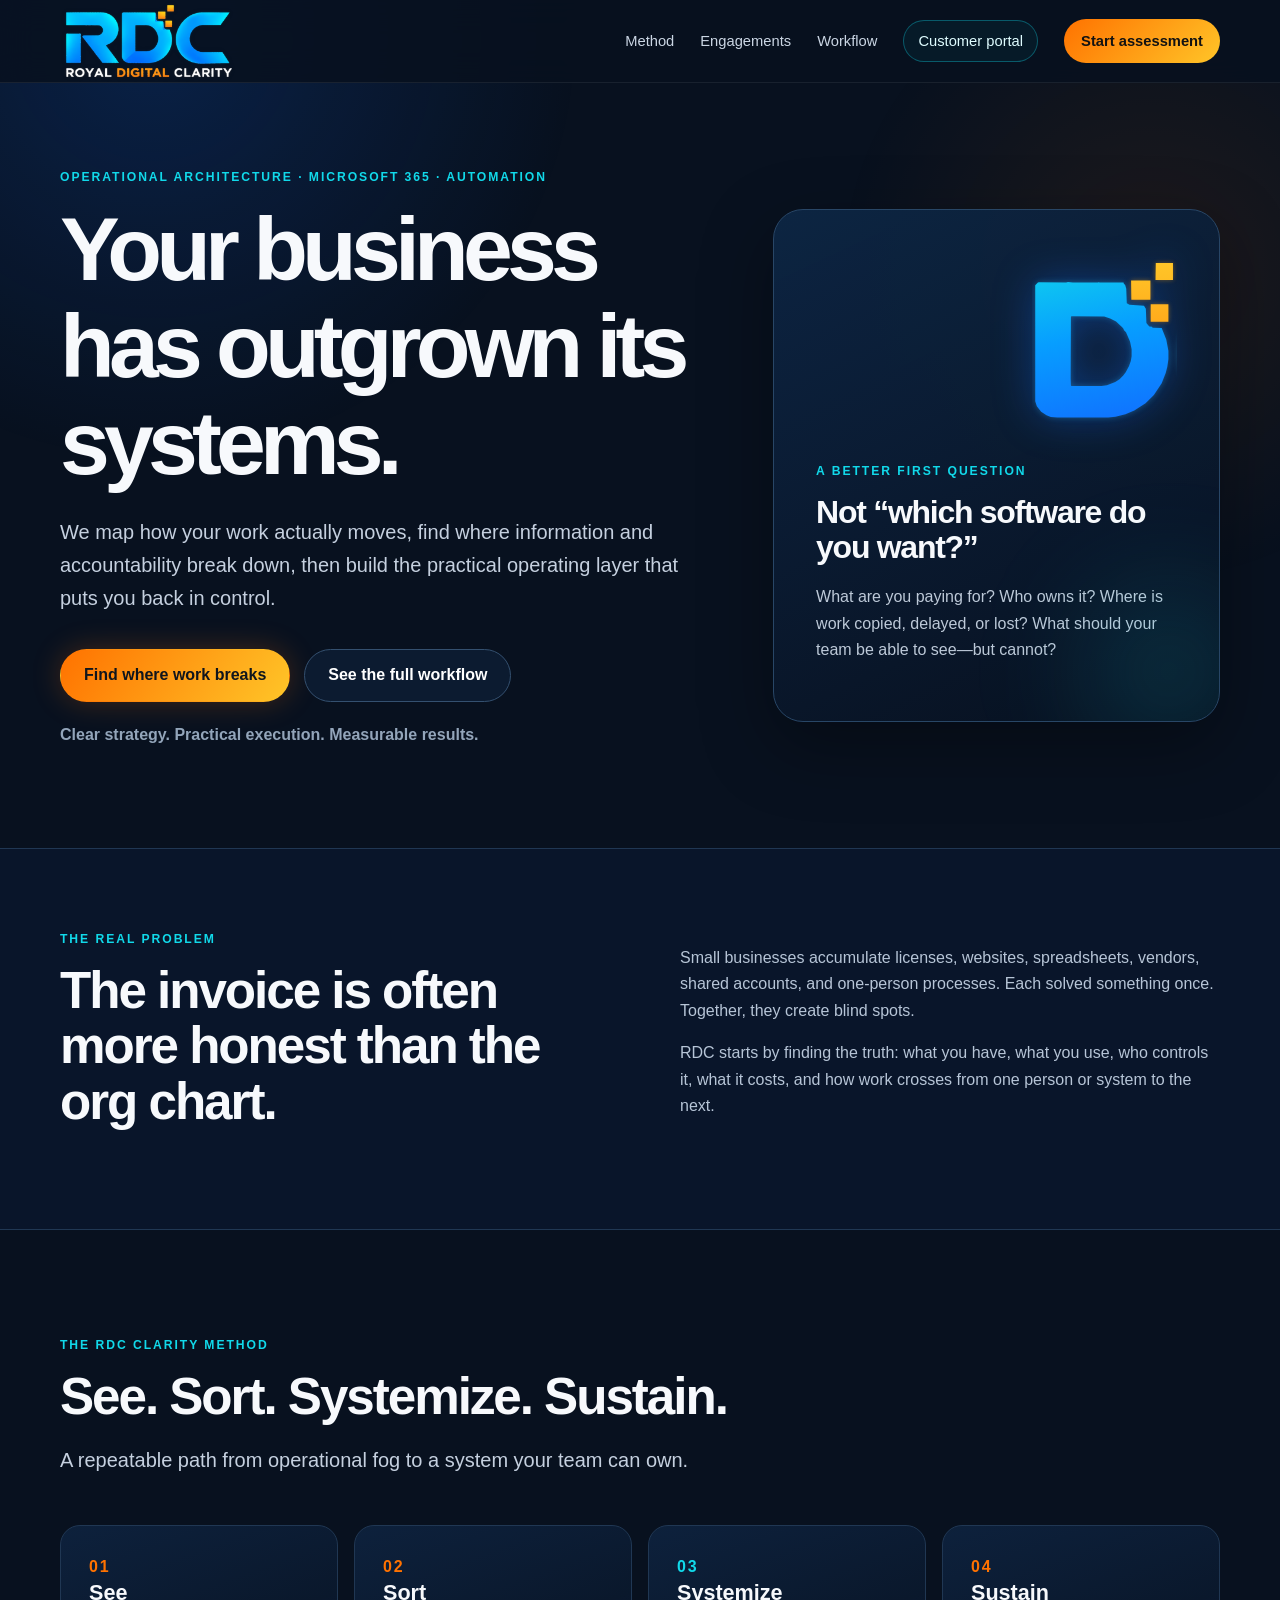
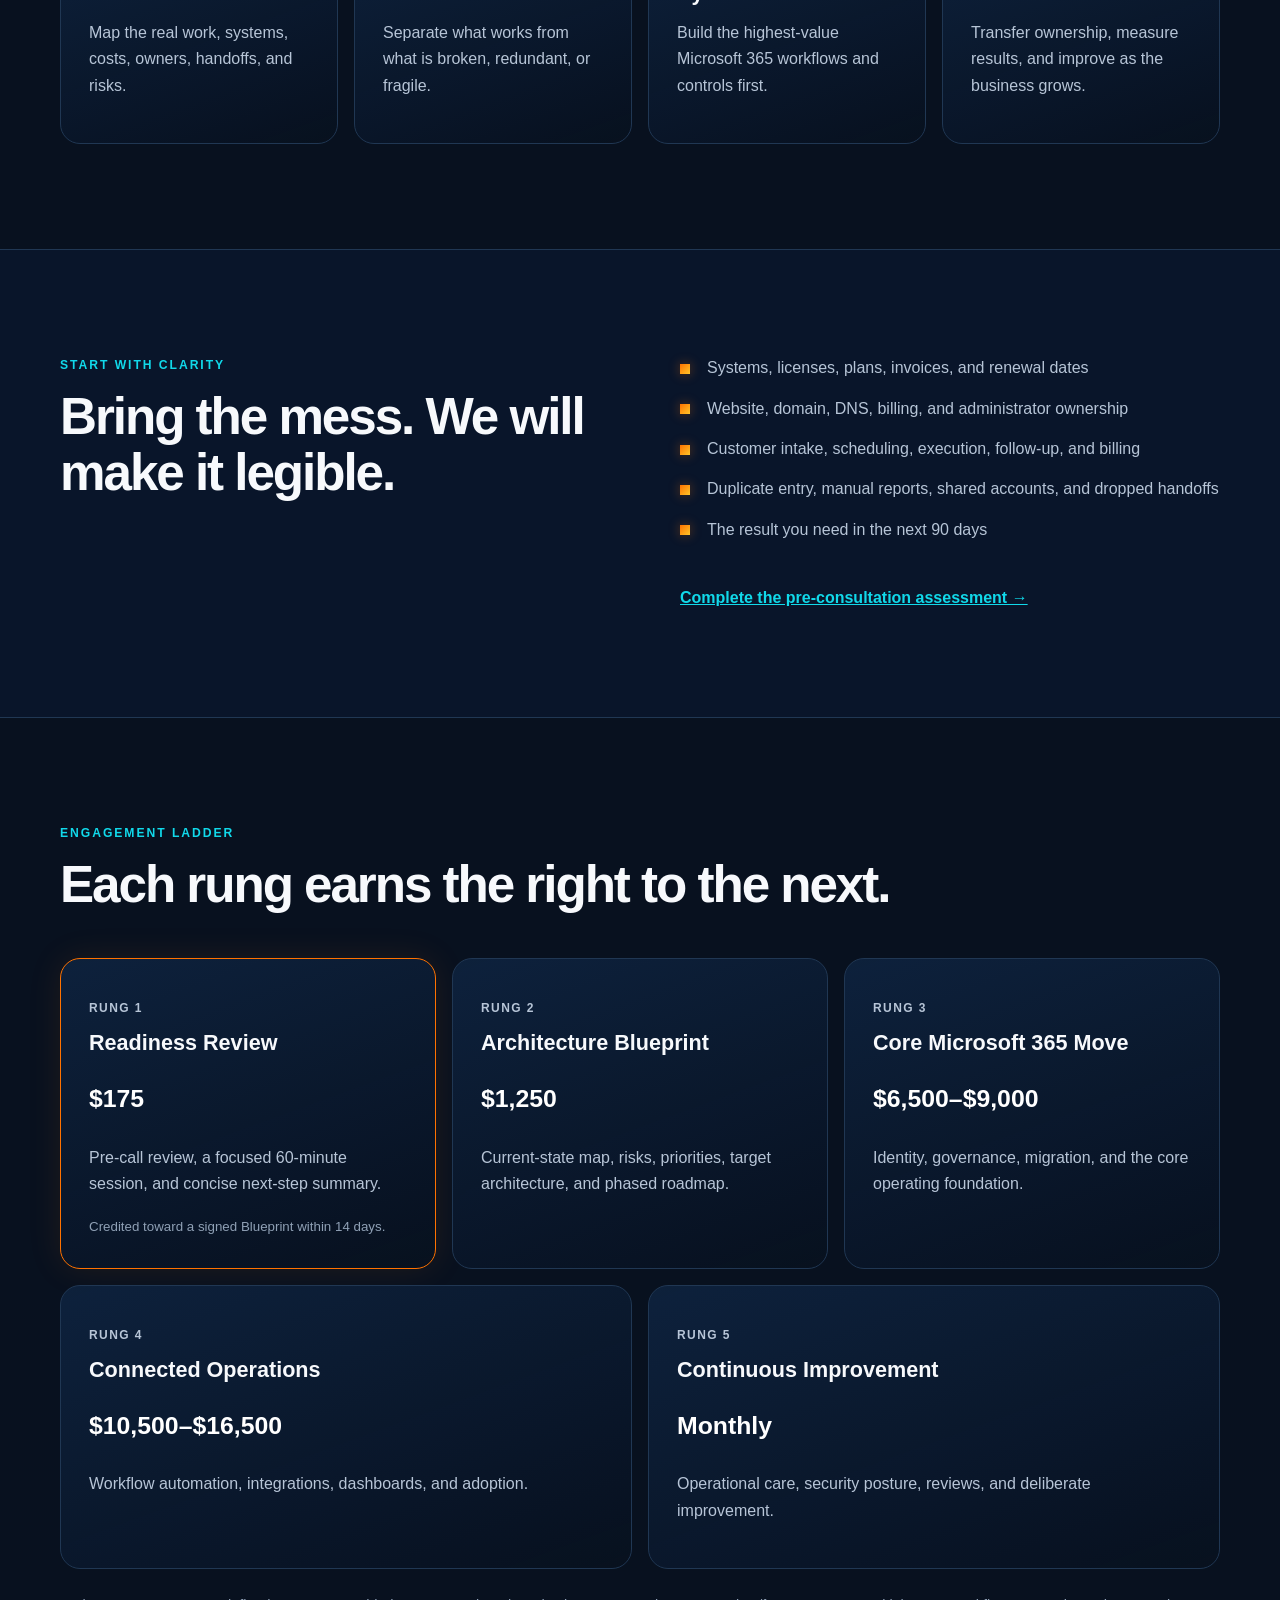
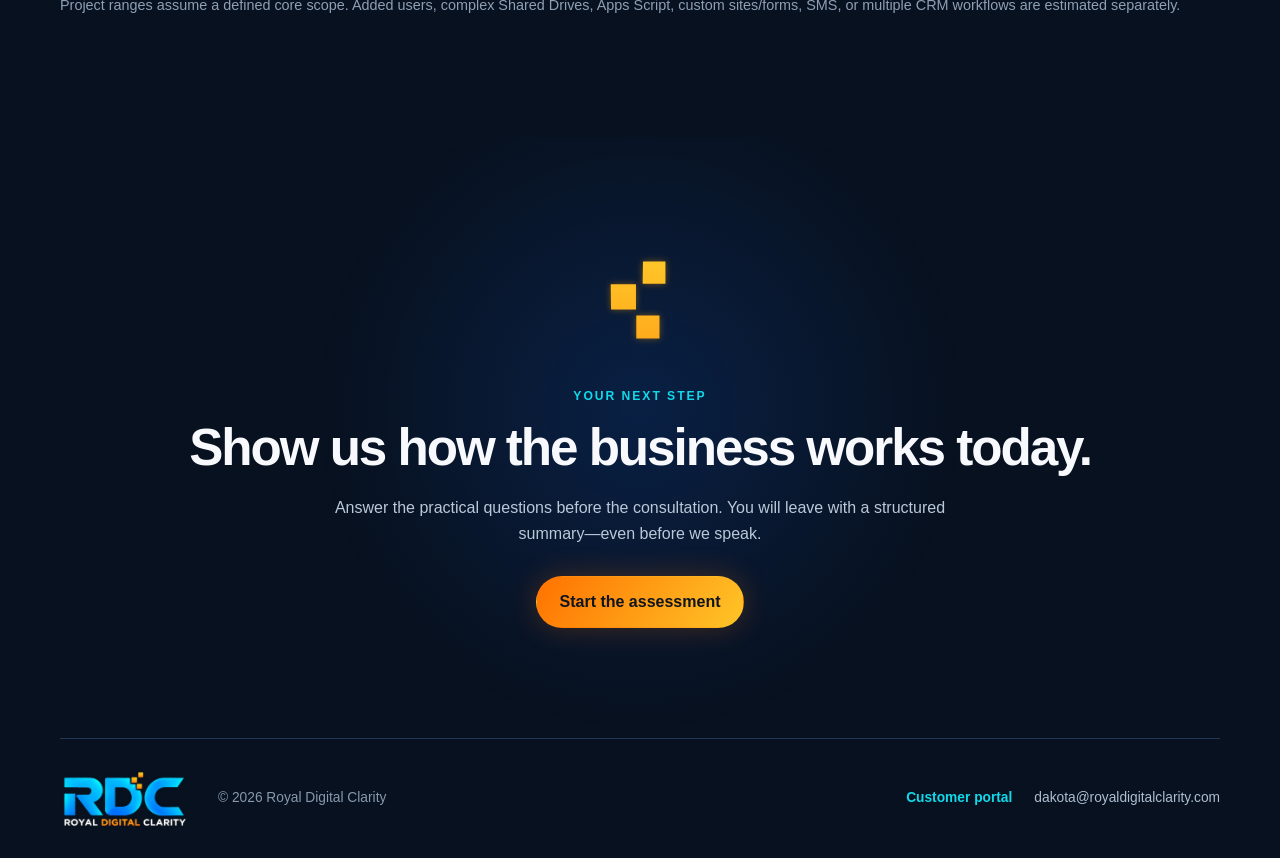
==== commit b6913cdf: "feat: add customer portal entry points" ====
--- a/index.html
+++ b/index.html
@@ -9,7 +9,7 @@
 <body>
   <header class="site-header"><nav class="nav shell" aria-label="Main navigation">
     <a class="brand" href="index.html"><img src="assets/rdc-logo-luminous.png" alt="Royal Digital Clarity"></a>
-    <div class="nav-links"><a href="#method">Method</a><a href="#offers">Engagements</a><a href="workflow.html">Workflow</a><a class="nav-cta" href="questionnaire.html">Start assessment</a></div>
+    <div class="nav-links"><a href="#method">Method</a><a href="#offers">Engagements</a><a href="workflow.html">Workflow</a><a class="nav-portal" href="https://portal.royaldigitalclarity.com/">Customer portal</a><a class="nav-cta" href="questionnaire.html">Start assessment</a></div>
   </nav></header>
   <main>
     <section class="hero shell">
@@ -31,6 +31,6 @@
     </section>
     <section class="final-cta"><div class="shell"><img src="assets/rdc-clarity-pixels.svg" alt=""><p class="eyebrow">Your next step</p><h2>Show us how the business works today.</h2><p>Answer the practical questions before the consultation. You will leave with a structured summary—even before we speak.</p><a class="button primary" href="questionnaire.html">Start the assessment</a></div></section>
   </main>
-  <footer><div class="shell footer-inner"><img src="assets/rdc-logo-luminous.png" alt="Royal Digital Clarity"><p>© <span id="year"></span> Royal Digital Clarity</p><a href="mailto:dakota@royaldigitalclarity.com">dakota@royaldigitalclarity.com</a></div></footer>
+  <footer><div class="shell footer-inner"><img src="assets/rdc-logo-luminous.png" alt="Royal Digital Clarity"><p>© <span id="year"></span> Royal Digital Clarity</p><div class="footer-links"><a href="https://portal.royaldigitalclarity.com/">Customer portal</a><a href="mailto:dakota@royaldigitalclarity.com">dakota@royaldigitalclarity.com</a></div></div></footer>
   <script src="script.js"></script>
 </body></html>
--- a/styles.css
+++ b/styles.css
@@ -5,3 +5,12 @@
 .page-hero{padding:80px 0 45px}.page-hero h1{font-size:clamp(2.7rem,6vw,5.2rem);max-width:900px}.crumb{color:#9db0c6;text-decoration:none}.assessment-wrap{display:grid;grid-template-columns:minmax(0,1fr) 310px;gap:28px;padding-bottom:100px}.assessment-card,.aside-card,.result-card{border:1px solid var(--line);border-radius:var(--radius);background:rgba(10,24,48,.86);box-shadow:var(--shadow)}.assessment-card{padding:clamp(22px,4vw,46px)}.aside-card{padding:26px;height:max-content;position:sticky;top:105px}.aside-card h3{font-size:1.05rem}.aside-card p,.aside-card li{color:#aebed0;font-size:.92rem}.progress{height:7px;background:#162943;border-radius:999px;overflow:hidden;margin:0 0 35px}.progress span{height:100%;display:block;background:linear-gradient(90deg,var(--blue),var(--cyan),var(--orange));transition:width .25s}.step-label{color:var(--cyan);font-weight:800;font-size:.78rem;text-transform:uppercase;letter-spacing:.13em}.form-step{display:none}.form-step.active{display:block}.question-grid{display:grid;grid-template-columns:1fr 1fr;gap:20px}.field{display:flex;flex-direction:column;gap:7px}.field.full{grid-column:1/-1}.field label,.group-label{font-weight:720}.field input,.field select,.field textarea{width:100%;border:1px solid #2b4665;border-radius:11px;background:#071426;color:#fff;padding:13px 14px;font:inherit}.field textarea{min-height:105px;resize:vertical}.field input:focus,.field select:focus,.field textarea:focus{outline:2px solid rgba(17,217,234,.7);border-color:transparent}.help{font-size:.8rem;color:#8fa3ba}.choice-grid{display:grid;grid-template-columns:repeat(2,1fr);gap:10px}.choice{border:1px solid #29435f;border-radius:11px;padding:11px;background:#09172a}.choice input{accent-color:var(--orange)}.choice:has(input:checked){border-color:var(--orange);background:#172236}.form-actions{display:flex;justify-content:space-between;gap:12px;margin-top:34px}.form-note{border-left:3px solid var(--orange);padding:11px 14px;background:#171d2a;color:#c6d1df;font-size:.88rem}.result-card{display:none;grid-column:1/-1;padding:clamp(24px,5vw,50px)}.result-card.active{display:block}.score-grid{display:grid;grid-template-columns:repeat(4,1fr);gap:13px;margin:28px 0}.score{padding:18px;border:1px solid var(--line);border-radius:14px}.score strong{display:block;font-size:2rem;color:var(--cyan)}.summary-output{white-space:pre-wrap;border:1px solid #2b4665;border-radius:12px;background:#071426;padding:20px;color:#d8e2ee;max-height:520px;overflow:auto}.result-actions{display:flex;flex-wrap:wrap;gap:12px;margin-top:22px}.status{min-height:24px;color:var(--cyan)}
 .workflow-list{position:relative;max-width:950px;margin:45px auto 0}.workflow-list:before{content:"";position:absolute;left:34px;top:25px;bottom:25px;width:2px;background:linear-gradient(var(--blue),var(--cyan),var(--orange))}.workflow-stage{position:relative;margin:0 0 22px;padding:27px 30px 27px 92px;border:1px solid var(--line);border-radius:18px;background:rgba(10,24,48,.86)}.stage-number{position:absolute;z-index:1;left:16px;top:24px;width:38px;height:38px;border-radius:50%;display:grid;place-items:center;background:var(--ink);border:2px solid var(--cyan);font-weight:850}.stage-meta{display:grid;grid-template-columns:1fr 1fr;gap:22px;margin-top:16px}.stage-meta p{margin:0;color:#aebed0}.stage-meta strong{display:block;color:#fff}.deliverables{display:grid;grid-template-columns:repeat(3,1fr);gap:16px;margin-top:40px}.deliverables article{border:1px solid var(--line);border-radius:15px;padding:22px;background:#0a1830}
 @media(max-width:820px){.nav-links a:not(.nav-cta){display:none}.hero,.split,.assessment-wrap{grid-template-columns:1fr}.hero{padding:65px 0;min-height:0}.method-grid{grid-template-columns:1fr 1fr}.offer-grid{grid-template-columns:1fr}.offer,.offer:nth-child(4),.offer:nth-child(5){grid-column:auto}.aside-card{position:static;order:-1}.deliverables{grid-template-columns:1fr 1fr}}@media(max-width:540px){.shell{width:min(100% - 26px,1160px)}.nav{height:72px}.brand img{width:145px}.nav-cta{font-size:.82rem}.method-grid,.question-grid,.choice-grid,.score-grid,.deliverables,.stage-meta{grid-template-columns:1fr}h1{font-size:3rem}.signal-card{padding:28px}.footer-inner{flex-wrap:wrap;padding:25px 0}.footer-inner a{margin-left:0}.workflow-stage{padding:23px 20px 23px 74px}.workflow-list:before{left:28px}.stage-number{left:9px}}
+
+/* Portal entry point: visible without competing with the assessment CTA. */
+.nav-portal{padding:8px 14px;border:1px solid rgba(17,217,234,.34);border-radius:999px;color:#dffcff!important;background:rgba(17,217,234,.05)}
+.nav-portal:hover{border-color:var(--cyan);background:rgba(17,217,234,.1)}
+.footer-links{margin-left:auto;display:flex;align-items:center;gap:22px}
+.footer-links a{margin-left:0;color:#aebed0;text-decoration:none}
+.footer-links a:first-child{color:var(--cyan);font-weight:750}
+.footer-links a:hover{color:#fff}
+@media(max-width:540px){.footer-inner{align-items:flex-start;flex-direction:column}.footer-links{margin-left:0;align-items:flex-start;flex-direction:column;gap:8px}}
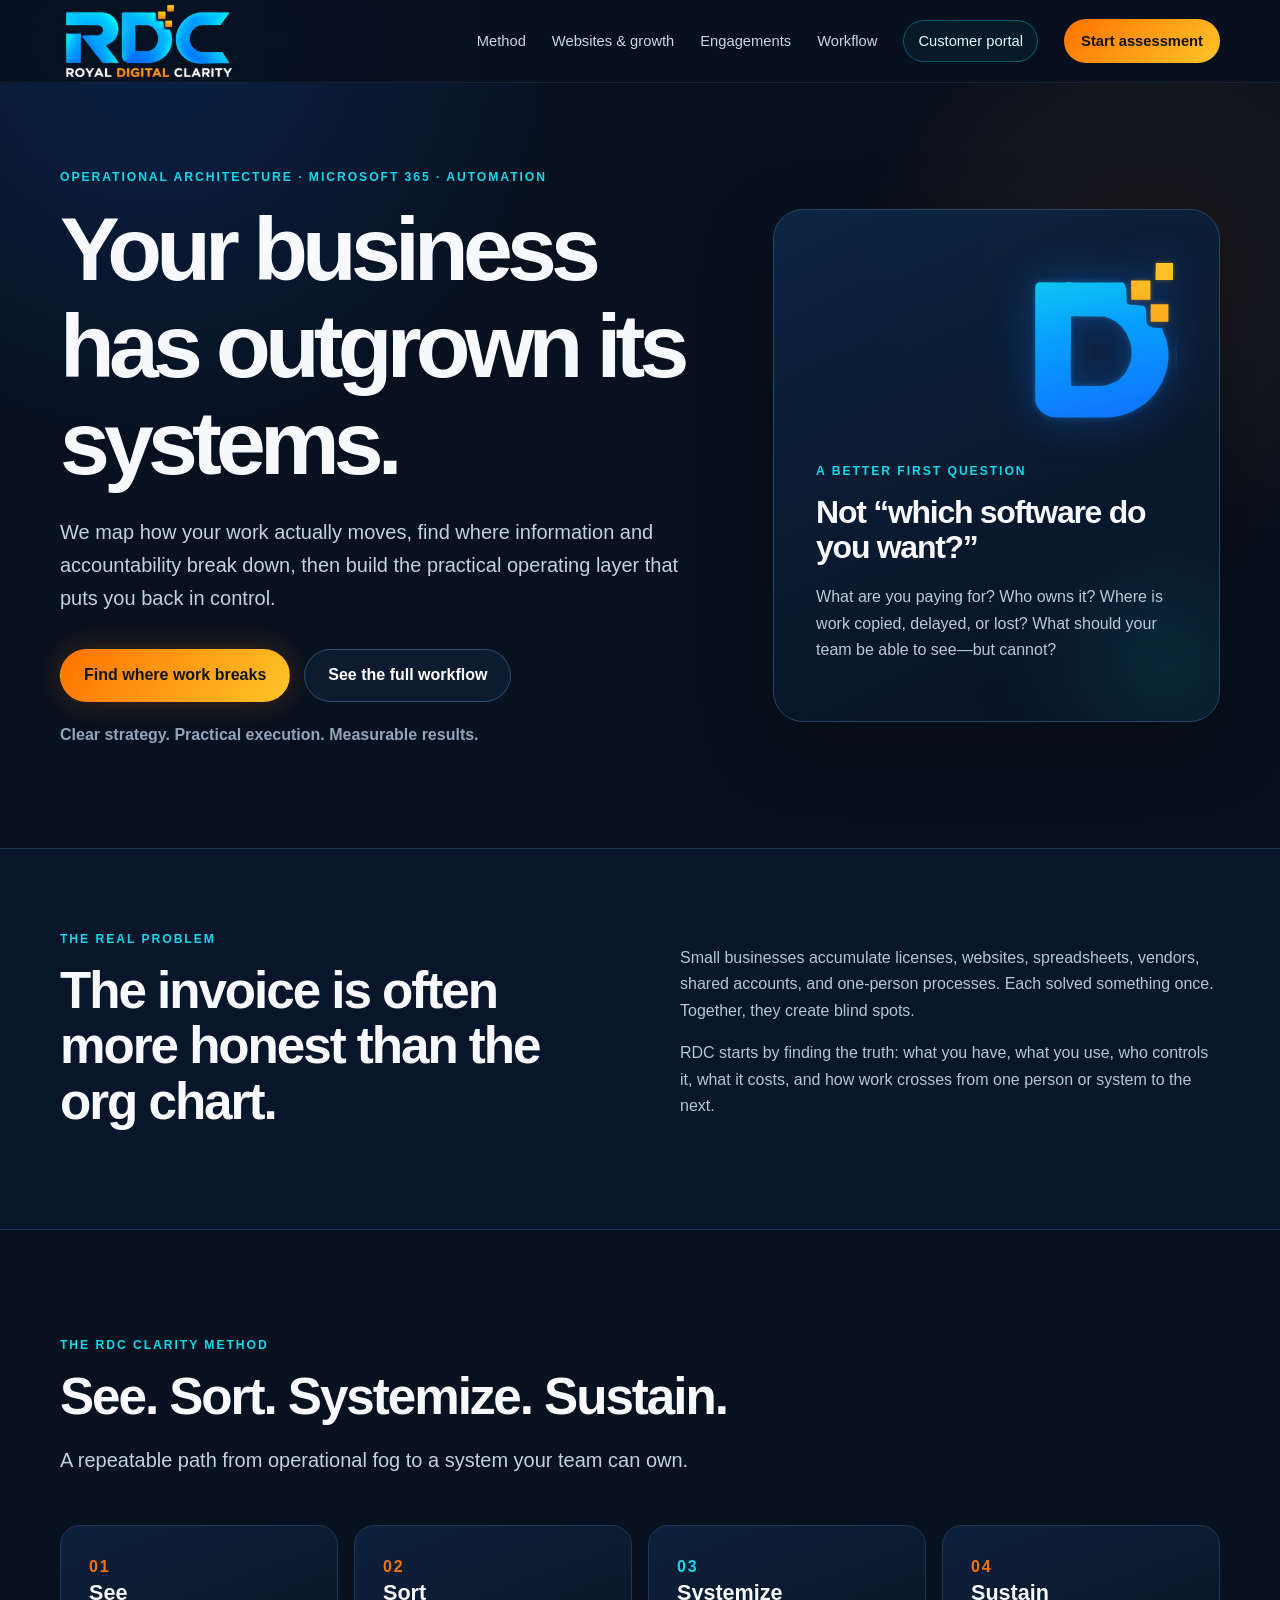
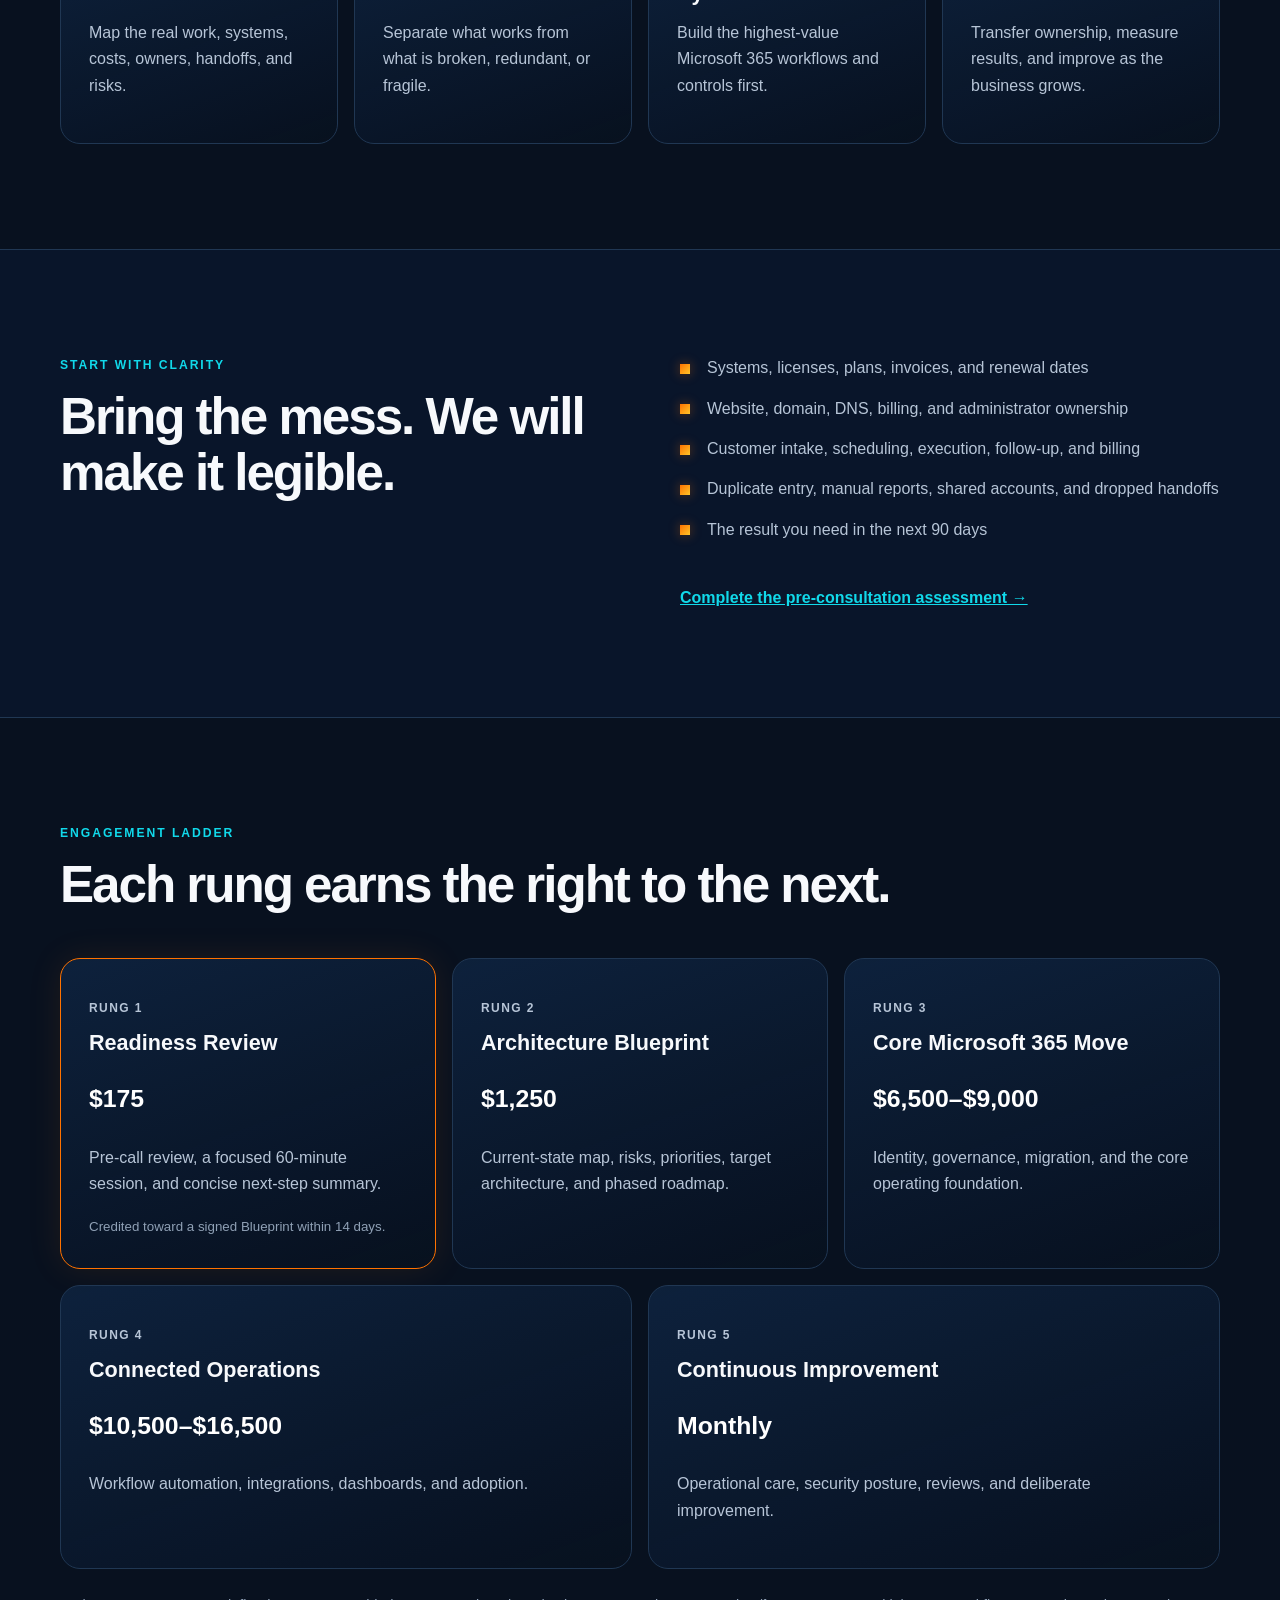
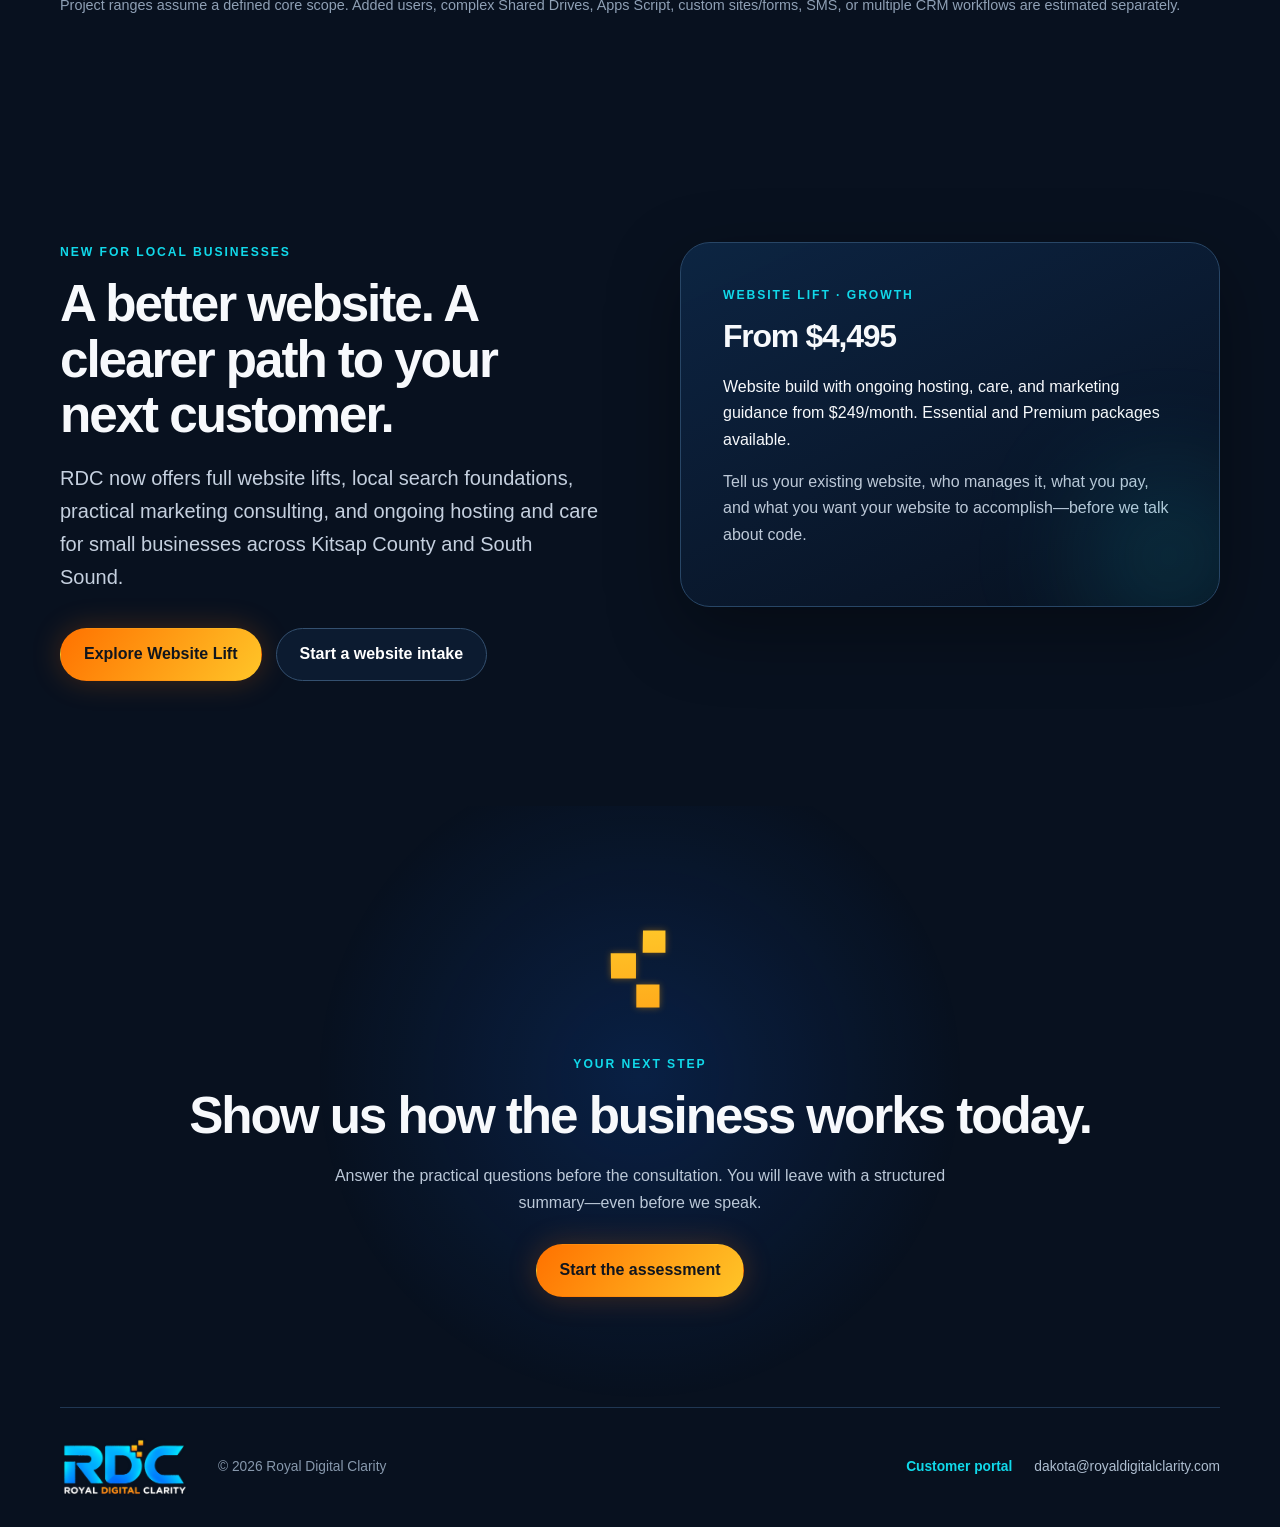
==== commit 305f92f3: "feat: promote Website Lift and intake from RDC test homepage" ====
--- a/index.html
+++ b/index.html
@@ -9,7 +9,7 @@
 <body>
   <header class="site-header"><nav class="nav shell" aria-label="Main navigation">
     <a class="brand" href="index.html"><img src="assets/rdc-logo-luminous.png" alt="Royal Digital Clarity"></a>
-    <div class="nav-links"><a href="#method">Method</a><a href="#offers">Engagements</a><a href="workflow.html">Workflow</a><a class="nav-portal" href="https://portal.royaldigitalclarity.com/">Customer portal</a><a class="nav-cta" href="questionnaire.html">Start assessment</a></div>
+    <div class="nav-links"><a href="#method">Method</a><a href="website-lift.html">Websites & growth</a><a href="#offers">Engagements</a><a href="workflow.html">Workflow</a><a class="nav-portal" href="https://portal.royaldigitalclarity.com/">Customer portal</a><a class="nav-cta" href="questionnaire.html">Start assessment</a></div>
   </nav></header>
   <main>
     <section class="hero shell">
@@ -29,7 +29,16 @@
       <div class="offer-grid"><article class="offer featured"><p class="step">Rung 1</p><h3>Readiness Review</h3><p class="price">$175</p><p>Pre-call review, a focused 60-minute session, and concise next-step summary.</p><small>Credited toward a signed Blueprint within 14 days.</small></article><article class="offer"><p class="step">Rung 2</p><h3>Architecture Blueprint</h3><p class="price">$1,250</p><p>Current-state map, risks, priorities, target architecture, and phased roadmap.</p></article><article class="offer"><p class="step">Rung 3</p><h3>Core Microsoft 365 Move</h3><p class="price">$6,500–$9,000</p><p>Identity, governance, migration, and the core operating foundation.</p></article><article class="offer"><p class="step">Rung 4</p><h3>Connected Operations</h3><p class="price">$10,500–$16,500</p><p>Workflow automation, integrations, dashboards, and adoption.</p></article><article class="offer"><p class="step">Rung 5</p><h3>Continuous Improvement</h3><p class="price">Monthly</p><p>Operational care, security posture, reviews, and deliberate improvement.</p></article></div>
       <p class="scope-note">Project ranges assume a defined core scope. Added users, complex Shared Drives, Apps Script, custom sites/forms, SMS, or multiple CRM workflows are estimated separately.</p>
     </section>
-    <section class="final-cta"><div class="shell"><img src="assets/rdc-clarity-pixels.svg" alt=""><p class="eyebrow">Your next step</p><h2>Show us how the business works today.</h2><p>Answer the practical questions before the consultation. You will leave with a structured summary—even before we speak.</p><a class="button primary" href="questionnaire.html">Start the assessment</a></div></section>
+    <section class="section shell" id="website-lift">
+ <div class="split">
+  <div><p class="eyebrow">New for local businesses</p><h2>A better website. A clearer path to your next customer.</h2>
+  <p class="section-intro">RDC now offers full website lifts, local search foundations, practical marketing consulting, and ongoing hosting and care for small businesses across Kitsap County and South Sound.</p>
+  <div class="actions"><a class="button primary" href="website-lift.html">Explore Website Lift</a><a class="button secondary" href="website-intake.html">Start a website intake</a></div></div>
+  <aside class="signal-card"><p class="eyebrow">Website Lift · Growth</p><h2>From $4,495</h2><p>Website build with ongoing hosting, care, and marketing guidance from $249/month. Essential and Premium packages available.</p>
+  <p>Tell us your existing website, who manages it, what you pay, and what you want your website to accomplish—before we talk about code.</p></aside>
+ </div>
+</section>
+<section class="final-cta"><div class="shell"><img src="assets/rdc-clarity-pixels.svg" alt=""><p class="eyebrow">Your next step</p><h2>Show us how the business works today.</h2><p>Answer the practical questions before the consultation. You will leave with a structured summary—even before we speak.</p><a class="button primary" href="questionnaire.html">Start the assessment</a></div></section>
   </main>
   <footer><div class="shell footer-inner"><img src="assets/rdc-logo-luminous.png" alt="Royal Digital Clarity"><p>© <span id="year"></span> Royal Digital Clarity</p><div class="footer-links"><a href="https://portal.royaldigitalclarity.com/">Customer portal</a><a href="mailto:dakota@royaldigitalclarity.com">dakota@royaldigitalclarity.com</a></div></div></footer>
   <script src="script.js"></script>
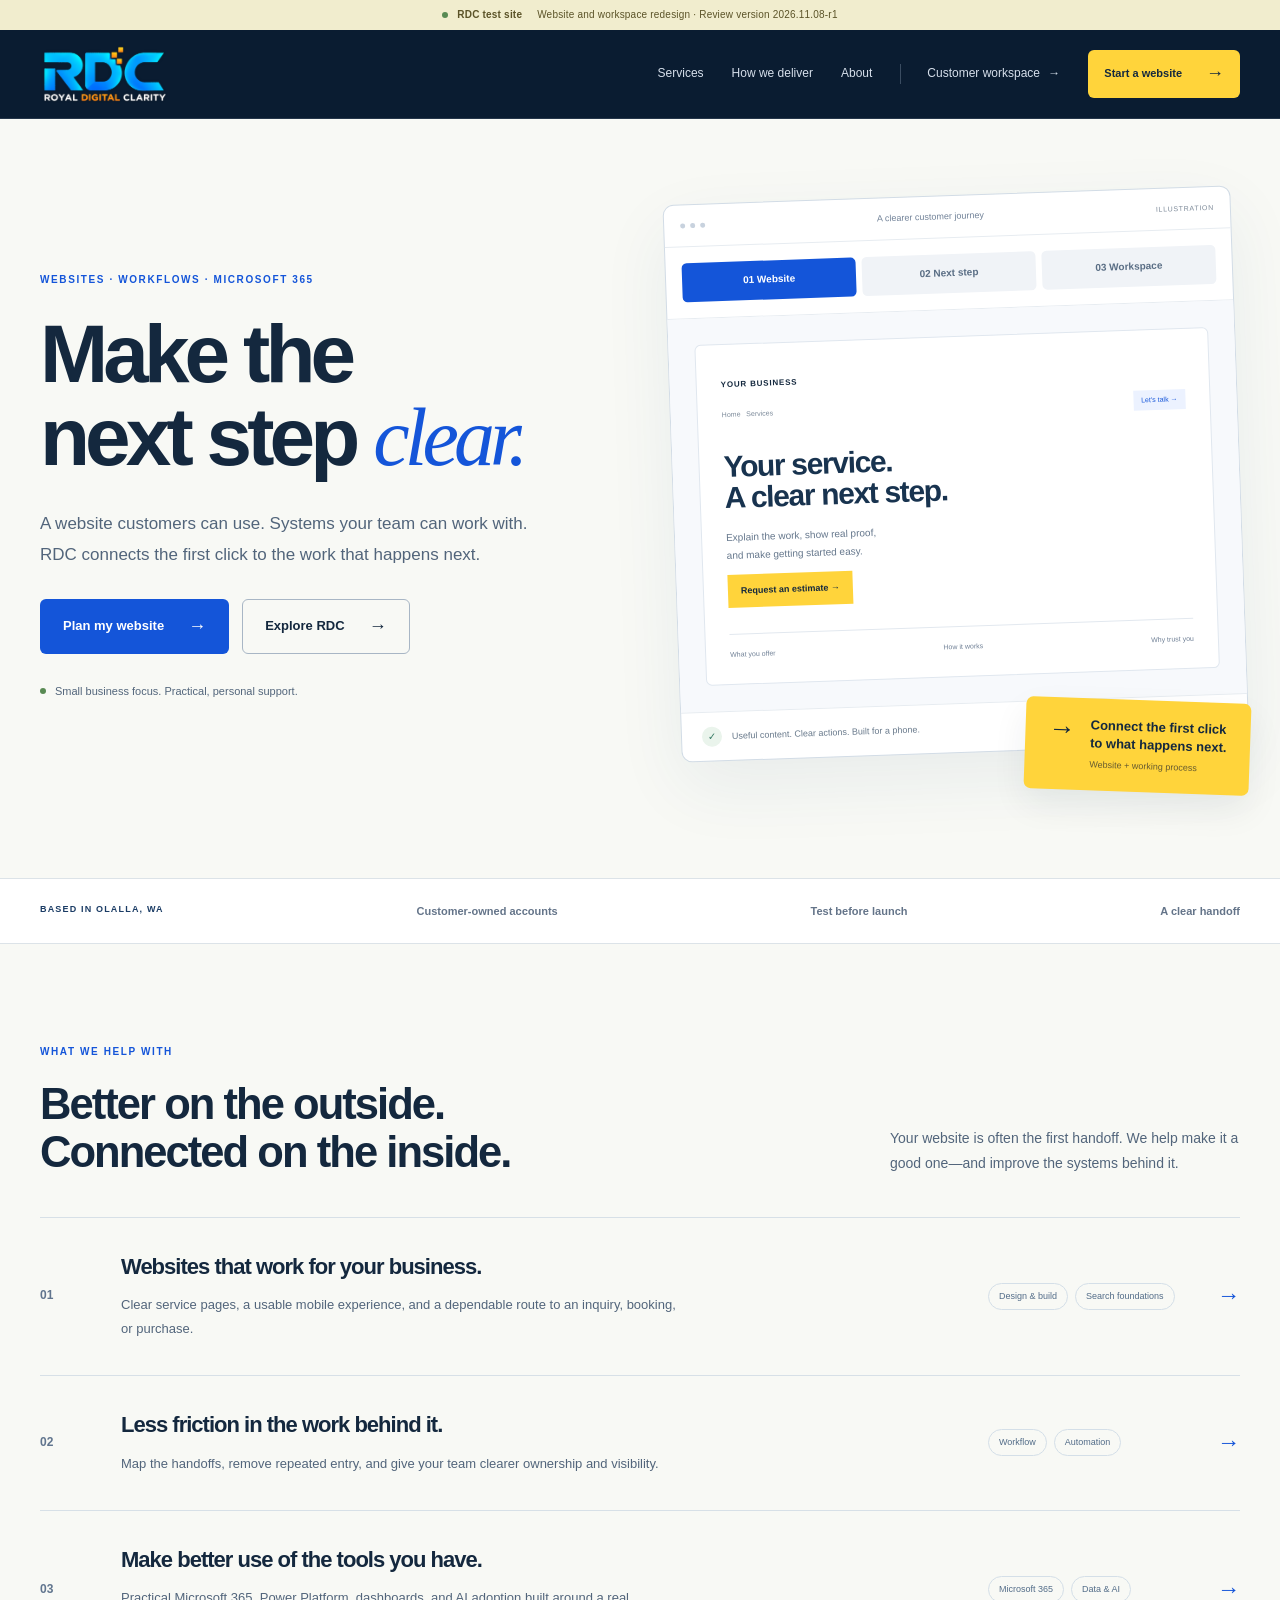
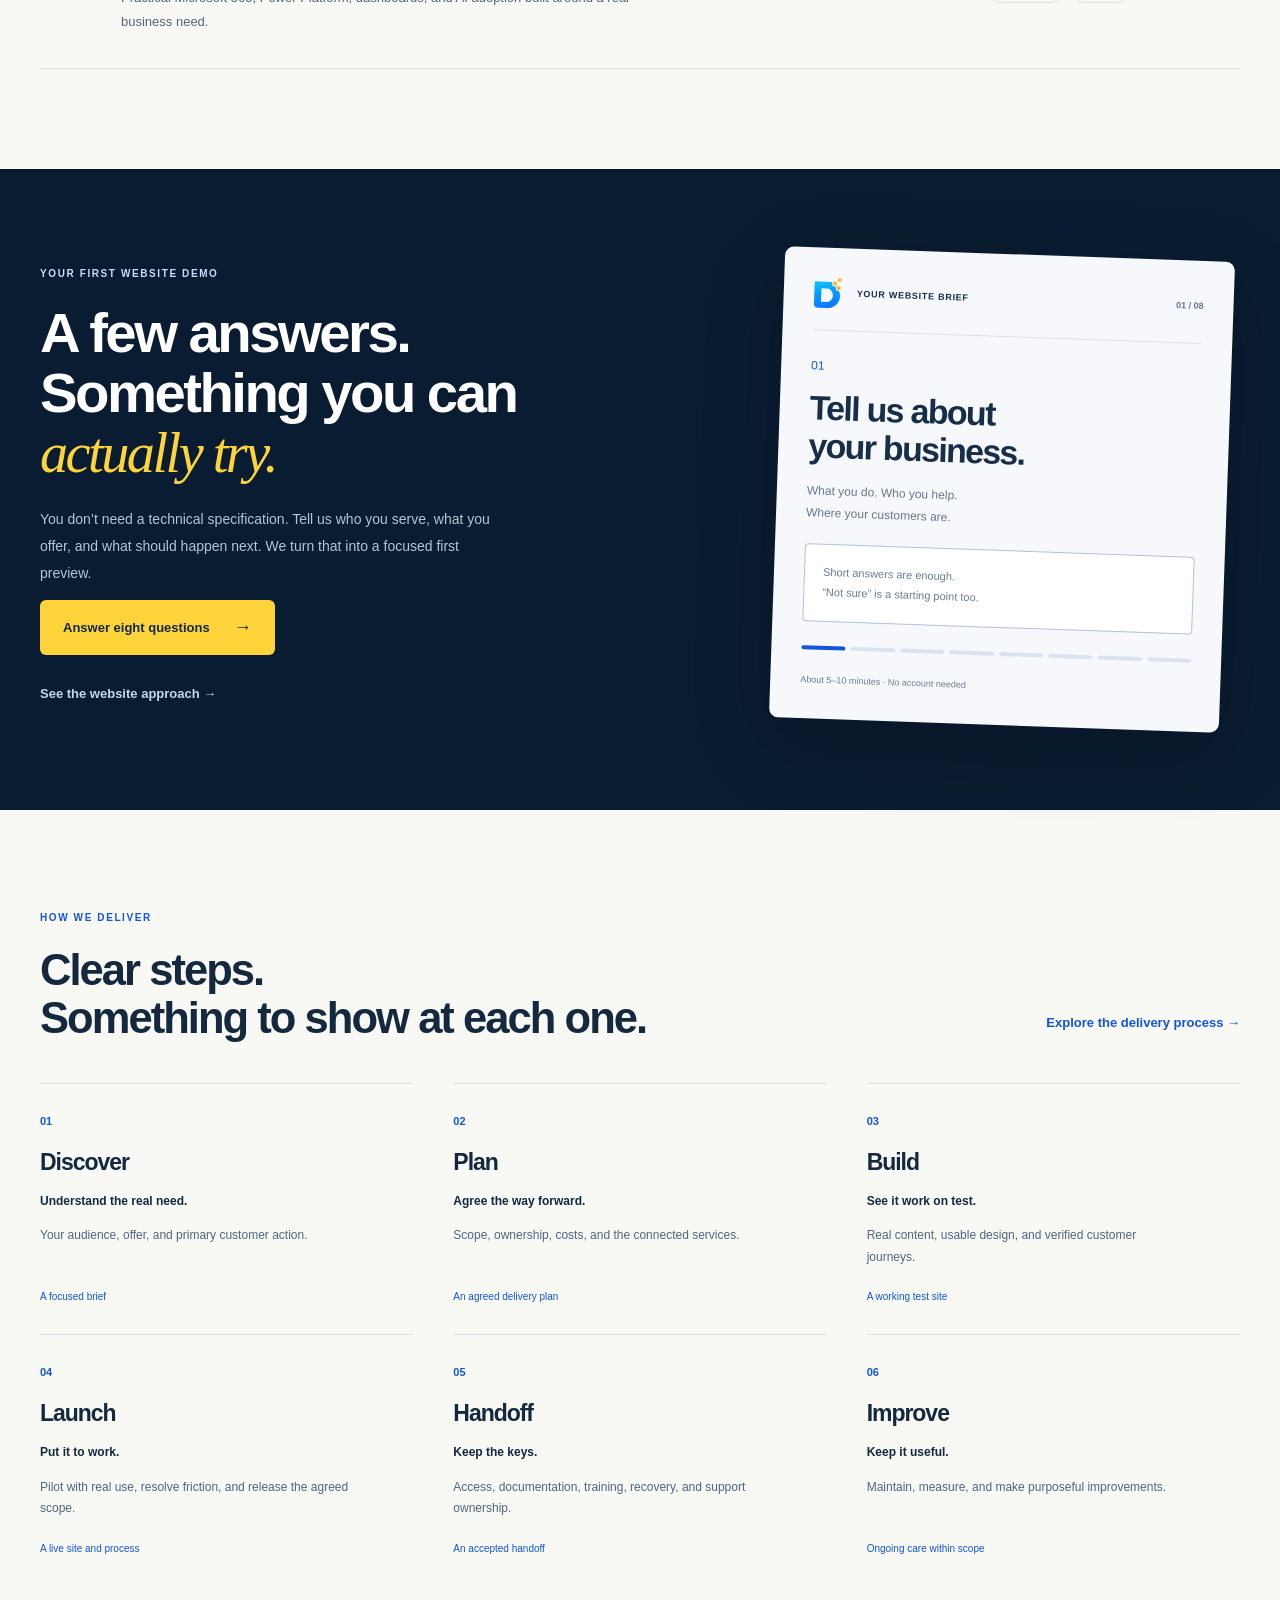
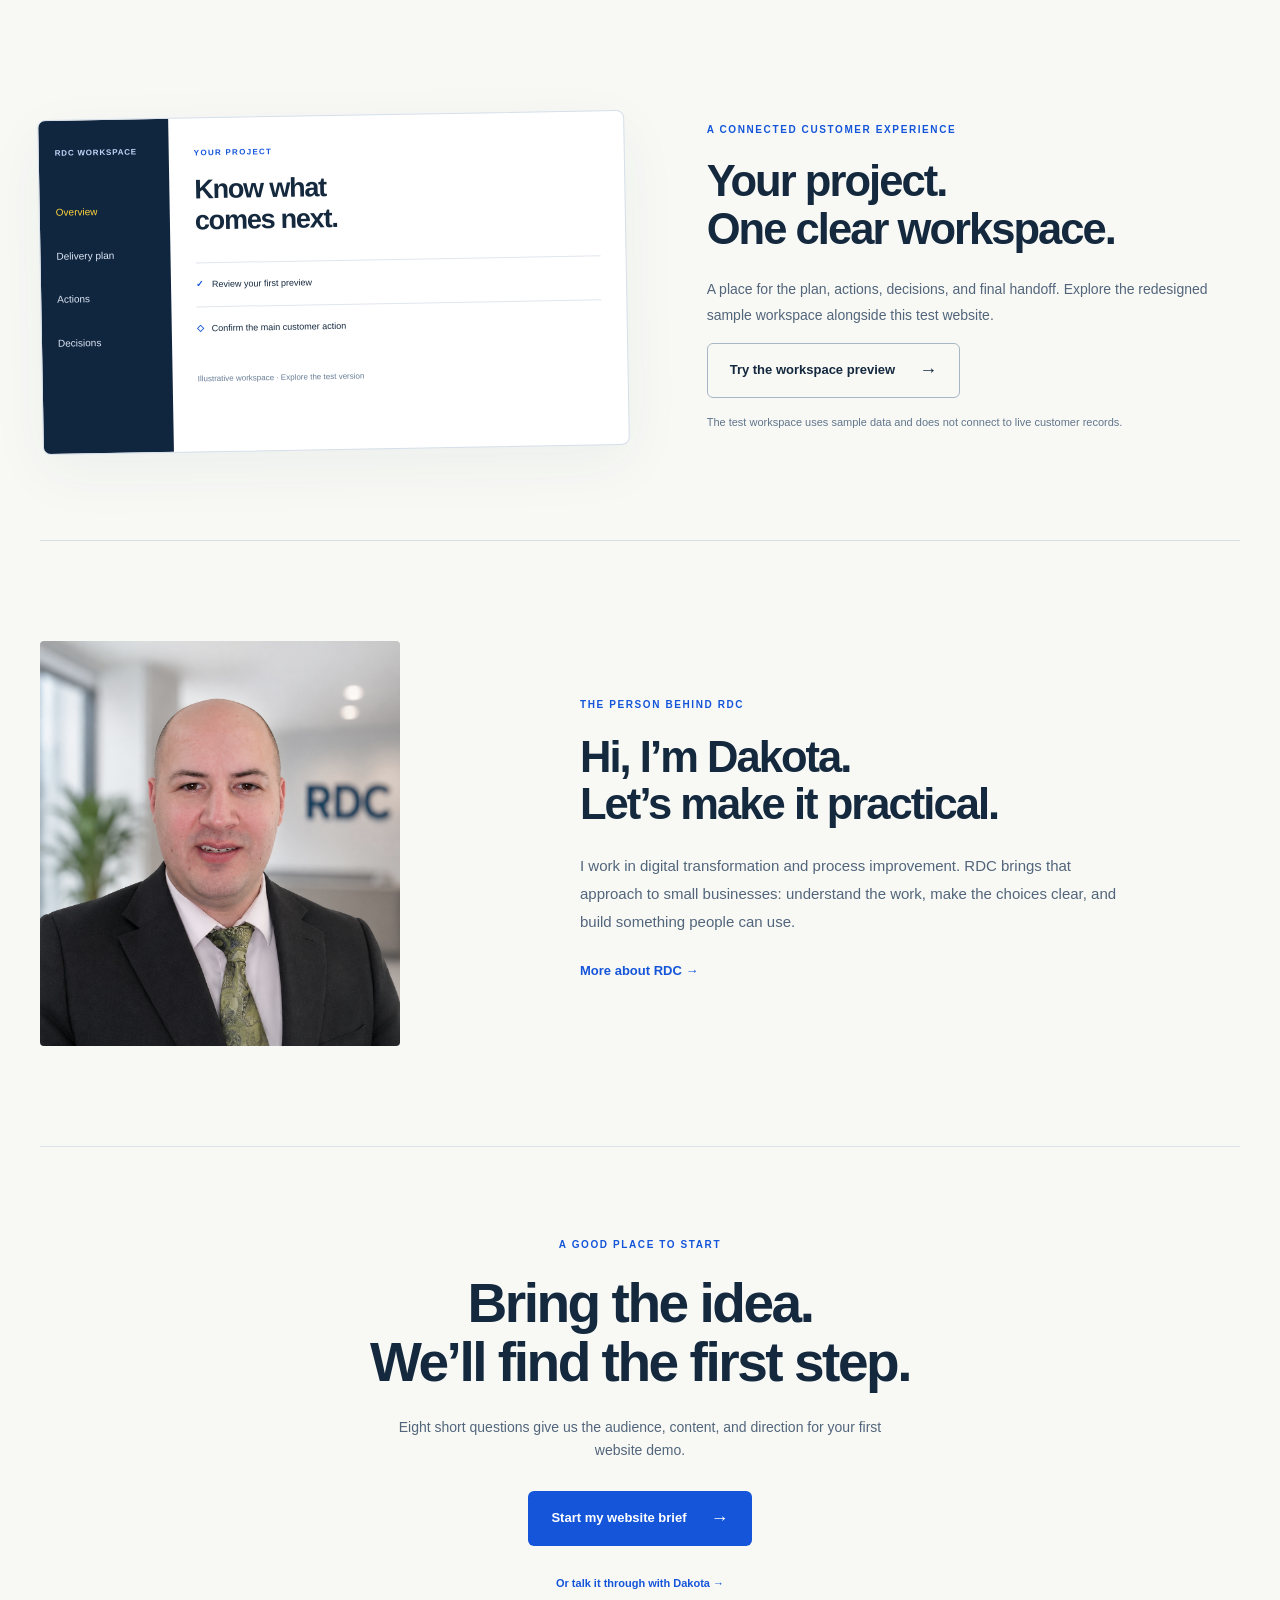
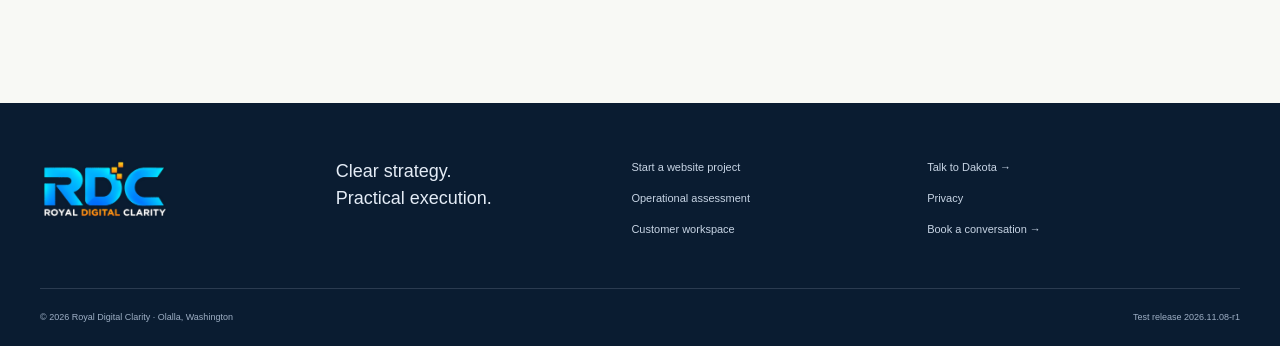
==== commit 439bd8ff: "Redesign RDC website and deliver isolated portal preview on test" ====
--- a/index.html
+++ b/index.html
@@ -1,45 +1,6 @@
-<!doctype html>
-<html lang="en">
-<head>
-  <meta charset="utf-8"><meta name="viewport" content="width=device-width,initial-scale=1">
-  <title>Operational Clarity | Royal Digital Clarity</title>
-  <meta name="description" content="RDC maps how work moves, identifies what is breaking, and builds practical Microsoft 365 systems that restore visibility and control.">
-  <link rel="icon" href="assets/favicon.ico"><link rel="stylesheet" href="styles.css">
-</head>
-<body>
-  <header class="site-header"><nav class="nav shell" aria-label="Main navigation">
-    <a class="brand" href="index.html"><img src="assets/rdc-logo-luminous.png" alt="Royal Digital Clarity"></a>
-    <div class="nav-links"><a href="#method">Method</a><a href="website-lift.html">Websites & growth</a><a href="#offers">Engagements</a><a href="workflow.html">Workflow</a><a class="nav-portal" href="https://portal.royaldigitalclarity.com/">Customer portal</a><a class="nav-cta" href="questionnaire.html">Start assessment</a></div>
-  </nav></header>
-  <main>
-    <section class="hero shell">
-      <div><p class="eyebrow">Operational architecture · Microsoft 365 · Automation</p><h1>Your business has outgrown its systems.</h1>
-        <p class="lede">We map how your work actually moves, find where information and accountability break down, then build the practical operating layer that puts you back in control.</p>
-        <div class="actions"><a class="button primary" href="questionnaire.html">Find where work breaks</a><a class="button secondary" href="workflow.html">See the full workflow</a></div>
-        <p class="tagline">Clear strategy. Practical execution. Measurable results.</p>
-      </div>
-      <aside class="signal-card"><img class="pixel-d" src="assets/rdc-pixel-d.svg" alt=""><p class="eyebrow">A better first question</p><h2>Not “which software do you want?”</h2><p>What are you paying for? Who owns it? Where is work copied, delayed, or lost? What should your team be able to see—but cannot?</p></aside>
-    </section>
-    <section class="problem-band"><div class="shell split"><div><p class="eyebrow">The real problem</p><h2>The invoice is often more honest than the org chart.</h2></div><div><p>Small businesses accumulate licenses, websites, spreadsheets, vendors, shared accounts, and one-person processes. Each solved something once. Together, they create blind spots.</p><p>RDC starts by finding the truth: what you have, what you use, who controls it, what it costs, and how work crosses from one person or system to the next.</p></div></div></section>
-    <section id="method" class="section shell"><p class="eyebrow">The RDC Clarity Method</p><h2>See. Sort. Systemize. Sustain.</h2><p class="section-intro">A repeatable path from operational fog to a system your team can own.</p>
-      <div class="method-grid"><article><span>01</span><h3>See</h3><p>Map the real work, systems, costs, owners, handoffs, and risks.</p></article><article><span>02</span><h3>Sort</h3><p>Separate what works from what is broken, redundant, or fragile.</p></article><article><span>03</span><h3>Systemize</h3><p>Build the highest-value Microsoft 365 workflows and controls first.</p></article><article><span>04</span><h3>Sustain</h3><p>Transfer ownership, measure results, and improve as the business grows.</p></article></div>
-    </section>
-    <section class="section surface"><div class="shell split"><div><p class="eyebrow">Start with clarity</p><h2>Bring the mess. We will make it legible.</h2></div><div><ul class="check-list"><li>Systems, licenses, plans, invoices, and renewal dates</li><li>Website, domain, DNS, billing, and administrator ownership</li><li>Customer intake, scheduling, execution, follow-up, and billing</li><li>Duplicate entry, manual reports, shared accounts, and dropped handoffs</li><li>The result you need in the next 90 days</li></ul><a class="text-link" href="questionnaire.html">Complete the pre-consultation assessment →</a></div></div></section>
-    <section id="offers" class="section shell"><p class="eyebrow">Engagement ladder</p><h2>Each rung earns the right to the next.</h2>
-      <div class="offer-grid"><article class="offer featured"><p class="step">Rung 1</p><h3>Readiness Review</h3><p class="price">$175</p><p>Pre-call review, a focused 60-minute session, and concise next-step summary.</p><small>Credited toward a signed Blueprint within 14 days.</small></article><article class="offer"><p class="step">Rung 2</p><h3>Architecture Blueprint</h3><p class="price">$1,250</p><p>Current-state map, risks, priorities, target architecture, and phased roadmap.</p></article><article class="offer"><p class="step">Rung 3</p><h3>Core Microsoft 365 Move</h3><p class="price">$6,500–$9,000</p><p>Identity, governance, migration, and the core operating foundation.</p></article><article class="offer"><p class="step">Rung 4</p><h3>Connected Operations</h3><p class="price">$10,500–$16,500</p><p>Workflow automation, integrations, dashboards, and adoption.</p></article><article class="offer"><p class="step">Rung 5</p><h3>Continuous Improvement</h3><p class="price">Monthly</p><p>Operational care, security posture, reviews, and deliberate improvement.</p></article></div>
-      <p class="scope-note">Project ranges assume a defined core scope. Added users, complex Shared Drives, Apps Script, custom sites/forms, SMS, or multiple CRM workflows are estimated separately.</p>
-    </section>
-    <section class="section shell" id="website-lift">
- <div class="split">
-  <div><p class="eyebrow">New for local businesses</p><h2>A better website. A clearer path to your next customer.</h2>
-  <p class="section-intro">RDC now offers full website lifts, local search foundations, practical marketing consulting, and ongoing hosting and care for small businesses across Kitsap County and South Sound.</p>
-  <div class="actions"><a class="button primary" href="website-lift.html">Explore Website Lift</a><a class="button secondary" href="website-intake.html">Start a website intake</a></div></div>
-  <aside class="signal-card"><p class="eyebrow">Website Lift · Growth</p><h2>From $4,495</h2><p>Website build with ongoing hosting, care, and marketing guidance from $249/month. Essential and Premium packages available.</p>
-  <p>Tell us your existing website, who manages it, what you pay, and what you want your website to accomplish—before we talk about code.</p></aside>
- </div>
-</section>
-<section class="final-cta"><div class="shell"><img src="assets/rdc-clarity-pixels.svg" alt=""><p class="eyebrow">Your next step</p><h2>Show us how the business works today.</h2><p>Answer the practical questions before the consultation. You will leave with a structured summary—even before we speak.</p><a class="button primary" href="questionnaire.html">Start the assessment</a></div></section>
-  </main>
-  <footer><div class="shell footer-inner"><img src="assets/rdc-logo-luminous.png" alt="Royal Digital Clarity"><p>© <span id="year"></span> Royal Digital Clarity</p><div class="footer-links"><a href="https://portal.royaldigitalclarity.com/">Customer portal</a><a href="mailto:dakota@royaldigitalclarity.com">dakota@royaldigitalclarity.com</a></div></div></footer>
-  <script src="script.js"></script>
-</body></html>
+<!doctype html><html lang="en"><head><meta charset="utf-8"><meta name="viewport" content="width=device-width,initial-scale=1"><title>Websites and connected business systems | Royal Digital Clarity</title><meta name="description" content="Practical websites, workflows, Microsoft 365, and automation for small businesses. Start with a short website brief and a clear delivery process."><meta name="robots" content="noindex, nofollow"><link rel="canonical" href="https://test.royaldigitalclarity.com/index.html"><meta property="og:title" content="Websites and connected business systems | RDC"><meta property="og:description" content="Practical websites, workflows, Microsoft 365, and automation for small businesses. Start with a short website brief and a clear delivery process."><meta property="og:type" content="website"><link rel="icon" href="/assets/rdc-pixel-d.svg" type="image/svg+xml"><link rel="stylesheet" href="/redesign.css"></head><body><a class="skip-link" href="#main">Skip to content</a><div class="test-banner"><span class="status-dot"></span> RDC test site <span>Website and workspace redesign · Review version 2026.11.08-r1</span></div><header class="site-header"><div class="shell nav"><a class="brand" href="/"><img src="/assets/rdc-logo-luminous.png" alt="Royal Digital Clarity" width="170" height="62"></a><button class="menu-toggle" aria-label="Open navigation" aria-expanded="false" aria-controls="main-nav">Menu <span>☰</span></button><nav id="main-nav" aria-label="Main navigation"><a href="services.html">Services</a><a href="workflow.html">How we deliver</a><a href="about.html">About</a><a class="portal-link" href="/portal/">Customer workspace <span>→</span></a><a class="button primary small" href="/website-intake.html">Start a website <span>→</span></a></nav></div></header><main id="main"><section class="hero shell"><div class="hero-copy"><p class="eyebrow">WEBSITES · WORKFLOWS · MICROSOFT 365</p><h1>Make the<br>next step <em>clear.</em></h1><p class="hero-lede">A website customers can use. Systems your team can work with. RDC connects the first click to the work that happens next.</p><div class="actions"><a class="button primary" href="/website-intake.html">Plan my website <span>→</span></a><a class="button secondary" href="/services.html">Explore RDC <span>→</span></a></div><p class="hero-footnote"><span class="status-dot"></span> Small business focus. Practical, personal support.</p></div><div class="hero-art"><div class="journey-window"><div class="window-top"><span></span><span></span><span></span><p>A clearer customer journey</p><small>ILLUSTRATION</small></div><div class="journey-tabs" role="group" aria-label="Explore the customer journey"><button aria-pressed="true" data-journey="website">01 Website</button><button aria-pressed="false" data-journey="booking">02 Next step</button><button aria-pressed="false" data-journey="workspace">03 Workspace</button></div><div class="journey-scene" id="journey-scene"><div class="mock-site"><span class="mock-label">YOUR BUSINESS</span><div class="mock-site-top"><span>Home &nbsp; Services</span><i>Let’s talk →</i></div><h3>Your service.<br>A clear next step.</h3><p>Explain the work, show real proof,<br>and make getting started easy.</p><span class="mock-action">Request an estimate →</span><div class="mock-proof"><span>What you offer</span><span>How it works</span><span>Why trust you</span></div></div></div><div class="journey-note"><span class="mini-check">✓</span><p id="journey-caption">Useful content. Clear actions. Built for a phone.</p></div></div><div class="journey-tag"><span>→</span><div><strong>Connect the first click<br>to what happens next.</strong><small>Website + working process</small></div></div></div></section><div class="principle-strip"><div class="shell"><span>BASED IN OLALLA, WA</span><span>Customer-owned accounts</span><span>Test before launch</span><span>A clear handoff</span></div></div>
+<section class="section shell services-section"><div class="section-heading"><div><p class="eyebrow">WHAT WE HELP WITH</p><h2>Better on the outside.<br>Connected on the inside.</h2></div><p>Your website is often the first handoff. We help make it a good one—and improve the systems behind it.</p></div><a class="service-row" href="/website-lift.html"><span class="row-index">01</span><div><h3>Websites that work for your business.</h3><p>Clear service pages, a usable mobile experience, and a dependable route to an inquiry, booking, or purchase.</p></div><div class="service-tags"><span>Design & build</span><span>Search foundations</span></div><span class="row-arrow">→</span></a><a class="service-row" href="/services.html#operations"><span class="row-index">02</span><div><h3>Less friction in the work behind it.</h3><p>Map the handoffs, remove repeated entry, and give your team clearer ownership and visibility.</p></div><div class="service-tags"><span>Workflow</span><span>Automation</span></div><span class="row-arrow">→</span></a><a class="service-row" href="/services.html#microsoft"><span class="row-index">03</span><div><h3>Make better use of the tools you have.</h3><p>Practical Microsoft 365, Power Platform, dashboards, and AI adoption built around a real business need.</p></div><div class="service-tags"><span>Microsoft 365</span><span>Data & AI</span></div><span class="row-arrow">→</span></a></section>
+<section class="website-feature"><div class="shell feature-grid"><div><p class="eyebrow">YOUR FIRST WEBSITE DEMO</p><h2>A few answers.<br>Something you can<br><em>actually try.</em></h2><p>You don’t need a technical specification. Tell us who you serve, what you offer, and what should happen next. We turn that into a focused first preview.</p><a class="button yellow" href="/website-intake.html">Answer eight questions <span>→</span></a><a class="text-link light" href="/website-lift.html">See the website approach →</a></div><div class="brief-preview"><div class="brief-preview-header"><img src="/assets/rdc-pixel-d.svg" alt="" width="35" height="43"><span>YOUR WEBSITE BRIEF</span><small>01 / 08</small></div><span class="brief-number">01</span><h3>Tell us about<br>your business.</h3><p>What you do. Who you help.<br>Where your customers are.</p><div class="brief-answer">Short answers are enough.<br>“Not sure” is a starting point too.</div><div class="brief-progress"><span></span><i></i><i></i><i></i><i></i><i></i><i></i><i></i></div><small>About 5–10 minutes · No account needed</small></div></div></section>
+<section class="section shell"><div class="section-heading"><div><p class="eyebrow">HOW WE DELIVER</p><h2>Clear steps.<br>Something to show at each one.</h2></div><a class="text-link" href="/workflow.html">Explore the delivery process →</a></div><div class="phase-grid"><article><span class="phase-index">01</span><h3>Discover</h3><strong>Understand the real need.</strong><p>Your audience, offer, and primary customer action.</p><span class="phase-output">A focused brief</span></article><article><span class="phase-index">02</span><h3>Plan</h3><strong>Agree the way forward.</strong><p>Scope, ownership, costs, and the connected services.</p><span class="phase-output">An agreed delivery plan</span></article><article><span class="phase-index">03</span><h3>Build</h3><strong>See it work on test.</strong><p>Real content, usable design, and verified customer journeys.</p><span class="phase-output">A working test site</span></article><article><span class="phase-index">04</span><h3>Launch</h3><strong>Put it to work.</strong><p>Pilot with real use, resolve friction, and release the agreed scope.</p><span class="phase-output">A live site and process</span></article><article><span class="phase-index">05</span><h3>Handoff</h3><strong>Keep the keys.</strong><p>Access, documentation, training, recovery, and support ownership.</p><span class="phase-output">An accepted handoff</span></article><article><span class="phase-index">06</span><h3>Improve</h3><strong>Keep it useful.</strong><p>Maintain, measure, and make purposeful improvements.</p><span class="phase-output">Ongoing care within scope</span></article></div></section>
+<section class="workspace-feature shell"><div class="workspace-teaser"><div class="teaser-nav"><span>RDC WORKSPACE</span><i>Overview</i><i>Delivery plan</i><i>Actions</i><i>Decisions</i></div><div><p class="eyebrow">YOUR PROJECT</p><h3>Know what<br>comes next.</h3><div class="teaser-task"><b>✓</b> Review your first preview</div><div class="teaser-task"><b>◇</b> Confirm the main customer action</div><span class="teaser-label">Illustrative workspace · Explore the test version</span></div></div><div><p class="eyebrow">A CONNECTED CUSTOMER EXPERIENCE</p><h2>Your project.<br>One clear workspace.</h2><p>A place for the plan, actions, decisions, and final handoff. Explore the redesigned sample workspace alongside this test website.</p><a class="button secondary" href="/portal/">Try the workspace preview <span>→</span></a><p class="fine-print">The test workspace uses sample data and does not connect to live customer records.</p></div></section>
+<section class="section shell about-strip"><img src="/assets/dakota-king.jpg" alt="Dakota King, Royal Digital Clarity" width="330" height="390" loading="lazy"><div><p class="eyebrow">THE PERSON BEHIND RDC</p><h2>Hi, I’m Dakota.<br>Let’s make it practical.</h2><p>I work in digital transformation and process improvement. RDC brings that approach to small businesses: understand the work, make the choices clear, and build something people can use.</p><a class="text-link" href="/about.html">More about RDC →</a></div></section><section class="closing shell"><p class="eyebrow">A GOOD PLACE TO START</p><h2>Bring the idea.<br>We’ll find the first step.</h2><p>Eight short questions give us the audience, content, and direction for your first website demo.</p><a class="button primary" href="/website-intake.html">Start my website brief <span>→</span></a><a class="text-link" href="mailto:dakota@royaldigitalclarity.com">Or talk it through with Dakota →</a></section></main><footer class="site-footer"><div class="shell footer-main"><a class="brand" href="/"><img src="/assets/rdc-logo-luminous.png" alt="Royal Digital Clarity" width="170" height="62"></a><p>Clear strategy.<br>Practical execution.</p><div><a href="/website-intake.html">Start a website project</a><a href="/questionnaire.html">Operational assessment</a><a href="/portal/">Customer workspace</a></div><div><a href="mailto:dakota@royaldigitalclarity.com">Talk to Dakota →</a><a href="/privacy.html">Privacy</a><a href="https://outlook.office.com/book/RDC@royaldigitalclarity.onmicrosoft.com/?ismsaljsauthenabled">Book a conversation →</a></div></div><div class="shell footer-bottom"><span>© <span id="year">2026</span> Royal Digital Clarity · Olalla, Washington</span><span>Test release 2026.11.08-r1</span></div></footer><script src="/redesign.js" defer></script></body></html>
--- a/redesign.css
+++ b/redesign.css
@@ -0,0 +1,6 @@
+:root{--ink:#14283e;--muted:#52657b;--blue:#1455d9;--yellow:#ffd43b;--paper:#f8f9f5;--line:#dce3e8;--navy:#0a1c31;--surface:#eef2f7;--radius:10px}*{box-sizing:border-box}html{scroll-behavior:smooth;scroll-padding-top:120px}body{margin:0;background:var(--paper);color:var(--ink);font:16px/1.65 "Segoe UI",Arial,sans-serif}a{color:inherit}img{max-width:100%;height:auto;display:block}button,input,select,textarea{font:inherit}button,a{touch-action:manipulation}button{cursor:pointer}h1,h2,h3,p{margin-top:0}h1,h2,h3{line-height:1.1;letter-spacing:-.045em}h1{font-size:clamp(3rem,5.9vw,6.1rem);font-weight:650;margin-bottom:28px}h2{font-size:clamp(2rem,3.4vw,3.5rem);font-weight:600;margin-bottom:23px}h3{font-size:1.45rem;font-weight:650}em{font-family:Georgia,"Times New Roman",serif;font-weight:400;color:var(--blue)}p{color:var(--muted)}a:focus-visible,button:focus-visible,input:focus-visible,textarea:focus-visible,summary:focus-visible,select:focus-visible{outline:3px solid var(--blue);outline-offset:4px}.shell{width:min(1240px,calc(100% - 80px));margin-inline:auto}.skip-link{position:fixed;left:15px;top:-80px;z-index:100;background:var(--yellow);color:var(--ink);padding:10px 18px}.skip-link:focus{top:10px}.test-banner{min-height:30px;background:#f1edce;color:#5b5328;display:flex;align-items:center;justify-content:center;gap:9px;padding:5px 15px;font-size:10px;font-weight:700;letter-spacing:.02em}.test-banner>span:last-child{font-weight:400;margin-left:6px}.status-dot{display:inline-block;width:6px;height:6px;border-radius:50%;background:#588a53;flex:0 0 6px}.site-header{background:var(--navy);color:#e8eef7;position:sticky;top:0;z-index:20;border-bottom:1px solid #25364a}.nav{min-height:88px;display:flex;align-items:center;justify-content:space-between;gap:35px}.brand{display:block;flex-shrink:0}.brand img{width:165px;height:62px;object-fit:contain;object-position:left}.nav nav{display:flex;align-items:center;gap:28px}.nav nav>a{font-size:12px;text-decoration:none;color:#d6dfeb;white-space:nowrap}.nav nav>a:hover,.nav nav>a[aria-current=page]{color:#ffd43b}.portal-link{border-left:1px solid #3a4c61;padding-left:26px}.portal-link span{margin-left:5px}.button{display:inline-flex;align-items:center;justify-content:center;gap:24px;min-height:52px;padding:14px 22px;border:1px solid transparent;border-radius:6px;font-size:13px;font-weight:700;text-decoration:none;line-height:1.4;max-width:100%;text-align:center}.button span{font-size:18px;font-weight:400}.button.primary{background:var(--blue);color:#fff}.button.primary:hover{background:#1042ac}.button.secondary{background:transparent;color:var(--ink);border-color:#a8b6c5}.button.secondary:hover{background:#eaf0f8}.button.yellow{background:var(--yellow);color:#14283e}.button.small{min-height:43px;padding:10px 15px;font-size:11px}.nav .button.primary{background:var(--yellow);color:#14283e}.menu-toggle{display:none}.eyebrow{font-size:10px;letter-spacing:.16em;font-weight:800;color:var(--blue);margin:0 0 20px}.hero{min-height:690px;display:grid;grid-template-columns:1fr 1fr;align-items:center;gap:64px;padding-block:76px 90px}.hero h1{font-size:clamp(3.8rem,6.4vw,6.4rem);line-height:1.01;letter-spacing:-.06em;margin:24px 0 30px}.hero-lede{font-size:17px;max-width:510px;line-height:1.8}.actions{display:flex;flex-wrap:wrap;gap:13px;align-items:center;margin:28px 0}.hero-footnote{font-size:11px;display:flex;gap:9px;align-items:center;margin-top:24px}.hero-art{position:relative;padding-bottom:35px;min-width:0}.journey-window{position:relative;background:#fff;border:1px solid #d2dce6;border-radius:11px;box-shadow:0 25px 70px #23457012;transform:rotate(-2deg)}.window-top{display:flex;align-items:center;gap:5px;border-bottom:1px solid #e7ecf1;padding:13px 16px}.window-top>span{width:5px;height:5px;border-radius:50%;background:#c8d2de}.window-top p{font-size:9px;margin:0 auto;color:#718298}.window-top small{font-size:7px;letter-spacing:.1em;color:#7c8998}.journey-tabs{display:flex;padding:16px;gap:6px;border-bottom:1px solid #e7ecf1}.journey-tabs button{flex:1;min-height:39px;border:0;background:#f0f3f7;border-radius:5px;color:#596d84;font-size:10px;font-weight:600;padding:6px 3px}.journey-tabs button[aria-pressed=true]{background:#1455d9;color:#fff}.journey-scene{min-height:300px;padding:26px;background:#f7f9fc}.mock-site{background:#fff;border:1px solid #e0e7ef;border-radius:6px;padding:24px}.mock-label{font-size:8px;font-weight:800;letter-spacing:.1em}.mock-site-top{display:flex;align-items:center;justify-content:space-between;font-size:7px;color:#7b8999;margin:10px 0 26px}.mock-site-top i{background:#ecf2ff;color:#1455d9;padding:4px 8px;font-style:normal}.mock-site h3{font-size:30px;line-height:1.05;letter-spacing:-.045em;color:#18334f;margin:15px 0}.mock-site p{font-size:10px;line-height:1.8;color:#65778c}.mock-action{display:inline-block;background:#ffd43b;padding:9px 13px;font-size:9px;font-weight:750;margin-bottom:26px}.mock-proof{display:flex;gap:6px;padding-top:14px;border-top:1px solid #e2e8ef;font-size:7px;color:#708096;justify-content:space-between}.journey-note{display:flex;gap:10px;align-items:center;padding:14px 20px;border-top:1px solid #e7ecf1}.journey-note p{font-size:9px;margin:0;color:#68798b}.mini-check{color:#347962;background:#eaf4ec;width:20px;height:20px;display:grid;place-items:center;border-radius:50%;font-size:10px}.journey-tag{position:absolute;bottom:-4px;right:-10px;display:flex;gap:15px;padding:18px 23px;background:#ffd43b;border-radius:7px;box-shadow:0 15px 35px #14283e12;transform:rotate(2deg)}.journey-tag>span{font-size:27px;line-height:1}.journey-tag strong{font-size:13px;display:block;line-height:1.4}.journey-tag small{font-size:9px;display:block;margin-top:5px;color:#655a30}.journey-booking{padding:14px 0}.journey-booking h3{font-size:24px;line-height:1.2}.mock-slots{display:grid;grid-template-columns:repeat(3,1fr);gap:8px;margin:24px 0}.mock-slots span{padding:10px;background:#fff;border:1px solid #ccd9eb;text-align:center;color:#55718d;font-size:10px;border-radius:4px}.mock-slots span.selected{background:#1455d9;color:#fff;border-color:#1455d9}.journey-workspace{padding:10px}.journey-workspace h3{font-size:24px}.journey-workspace p{font-size:11px}.mock-task{padding:17px 14px;border:1px solid #dfe6ee;background:#fff;margin:9px 0;border-radius:4px;font-size:11px;display:flex;gap:12px}.mock-task span{color:#1455d9}.principle-strip{border-top:1px solid var(--line);border-bottom:1px solid var(--line);background:#fff}.principle-strip>.shell{display:flex;justify-content:space-between;gap:20px;padding-block:23px;flex-wrap:wrap}.principle-strip span{font-size:11px;font-weight:600;color:#647489}.principle-strip span:first-child{font-size:9px;letter-spacing:.13em;color:#1b3c65}.section{padding-block:100px}.section-heading{display:flex;gap:60px;justify-content:space-between;align-items:flex-end;margin-bottom:40px}.section-heading h2{margin:0}.section-heading>p{max-width:350px;font-size:14px;margin:0;line-height:1.8}.text-link{font-size:13px;color:var(--blue);font-weight:650;text-decoration:none;display:inline-flex;gap:10px;align-items:center;min-height:40px}.text-link:hover{text-decoration:underline}.service-row{display:grid;grid-template-columns:55px minmax(0,1fr) 190px 36px;align-items:center;gap:26px;padding:35px 0;border-top:1px solid #d7e0e7;text-decoration:none}.service-row:last-child{border-bottom:1px solid #d7e0e7}.row-index{font-size:12px;color:#61758e;font-weight:600}.service-row h3{font-size:22px;line-height:1.3;margin-bottom:12px}.service-row p{font-size:13px;line-height:1.8;max-width:560px;margin:0}.service-tags{display:flex;gap:7px;flex-wrap:wrap}.service-tags span{font-size:9px;border:1px solid #d4dfe8;padding:5px 10px;border-radius:30px;color:#526c88;white-space:nowrap}.row-arrow{font-size:23px;color:#1455d9;text-align:right}.service-row:hover h3{color:#1455d9}.website-feature{background:var(--navy);padding-block:85px;color:#fff}.feature-grid{display:grid;grid-template-columns:1.15fr .85fr;gap:110px;align-items:center}.website-feature .eyebrow{color:#c9dcff}.website-feature h2{font-size:clamp(2.5rem,4.4vw,4.5rem);line-height:1.07}.website-feature em{color:#ffd43b}.website-feature p:not(.eyebrow){color:#b5c5d8;font-size:14px;max-width:470px;line-height:1.9}.website-feature .text-link{display:flex;color:#c5d7ef;margin-top:18px}.brief-preview{background:#f6f8fc;color:#172e49;border-radius:9px;padding:28px 30px;transform:rotate(2deg);box-shadow:0 25px 80px #0003;max-width:450px}.brief-preview-header{display:flex;gap:15px;align-items:center;border-bottom:1px solid #dbe3ed;padding-bottom:20px;font-size:9px;font-weight:750;letter-spacing:.08em}.brief-preview-header img{width:28px;height:34px}.brief-preview-header small{margin-left:auto;font-size:9px;color:#65788f;letter-spacing:0}.brief-number{display:block;font-size:12px;color:#1455d9;margin:26px 0 12px}.brief-preview h3{font-size:34px;line-height:1.12;letter-spacing:-.05em;margin-bottom:16px}.website-feature .brief-preview p{font-size:12px;color:#65778f;line-height:1.8}.brief-answer{font-size:11px;line-height:1.8;color:#6c7c91;border:1px solid #b5c2d1;border-radius:4px;background:#fff;padding:18px;margin:20px 0}.brief-progress{display:flex;gap:5px;margin:24px 0 15px}.brief-progress>*{height:4px;border-radius:4px;background:#dbe4ee;flex:1}.brief-progress>span{background:#1455d9}.brief-preview>small{font-size:9px;color:#6a7d91}.phase-grid{display:grid;grid-template-columns:repeat(3,minmax(0,1fr));gap:0 40px}.phase-grid article{padding:28px 0;border-top:1px solid #d6e0e8;min-width:0}.phase-index{display:block;font-size:11px;color:#1455d9;font-weight:700;margin-bottom:20px}.phase-grid h3{font-size:23px;margin:0 0 12px}.phase-grid strong{font-size:12px;font-weight:650}.phase-grid p{font-size:12px;line-height:1.8;margin-top:12px;max-width:310px;min-height:44px}.phase-output{display:block;font-size:10px;color:#1455d9;margin-top:20px}.workspace-feature{display:grid;grid-template-columns:1.1fr 1fr;align-items:center;gap:80px;padding-block:30px 90px}.workspace-feature>div:last-child>p:not(.eyebrow){font-size:14px;line-height:1.85}.workspace-teaser{display:grid;grid-template-columns:130px 1fr;min-height:335px;box-shadow:0 18px 60px #1634570d;border:1px solid #d5dfea;background:#fff;border-radius:8px;overflow:hidden;transform:rotate(-1deg)}.teaser-nav{background:#10253e;color:#dce7f5;padding:26px 16px;display:flex;flex-direction:column;gap:15px;font-size:10px}.teaser-nav>span{font-size:8px;letter-spacing:.1em;margin-bottom:24px;font-weight:700;color:#c2d7fb}.teaser-nav>i{font-style:normal;padding:6px 0}.teaser-nav>i:first-of-type{color:#ffd43b}.workspace-teaser>div:last-child{padding:28px 25px}.workspace-teaser h3{font-size:27px;line-height:1.13}.workspace-teaser .eyebrow{font-size:8px;margin-bottom:15px}.teaser-task{display:flex;gap:8px;font-size:9px;padding:14px 0;border-top:1px solid #e0e6ed}.teaser-task b{color:#1455d9}.teaser-label{display:block;font-size:8px;color:#687d95;margin-top:22px}.fine-print{font-size:11px!important;color:#61758c!important;line-height:1.8!important}.workspace-feature .fine-print{margin-top:15px}.about-strip{display:grid;grid-template-columns:.8fr 1.2fr;gap:100px;align-items:center;border-top:1px solid #d8e0e7}.about-strip>img{width:100%;max-width:360px;aspect-ratio:4/4.5;object-fit:cover;object-position:center 30%;border-radius:4px;filter:saturate(.8)}.about-strip>div p:not(.eyebrow){max-width:540px;font-size:15px;line-height:1.85}.closing{text-align:center;padding:90px 0 100px;border-top:1px solid var(--line)}.closing h2{font-size:clamp(2.7rem,4.3vw,4.8rem);line-height:1.08}.closing>p:not(.eyebrow){max-width:520px;margin-inline:auto;font-size:14px}.closing>.button{margin-top:15px}.closing>.text-link{display:flex;justify-content:center;margin-top:17px;font-size:11px}.site-footer{background:#0a1c31;color:#c5d1e1;padding-block:55px 0}.footer-main{display:grid;grid-template-columns:1fr 1fr 1fr 1.2fr;gap:35px;padding-bottom:50px}.footer-main>p{font-size:18px;line-height:1.5;color:#e4ecf6;font-weight:500;margin:0}.footer-main>div{display:flex;flex-direction:column;gap:13px}.footer-main a:not(.brand){font-size:11px;color:#c7d4e4;text-decoration:none}.footer-main a:hover{color:#ffd43b}.footer-bottom{display:flex;justify-content:space-between;gap:20px;border-top:1px solid #2b3b50;padding-block:21px;font-size:9px;color:#9eafc5}.page-hero{padding-block:85px 55px;max-width:1240px}.page-hero h1{max-width:900px}.page-hero>p:not(.eyebrow){font-size:18px;max-width:730px;line-height:1.8}.page-hero>.button{margin-top:20px}.website-principles{display:grid;grid-template-columns:repeat(3,minmax(0,1fr));gap:45px}.website-principles>div{border-top:1px solid #cfdae4;padding-top:22px}.website-principles>div>span{font-size:10px;color:#1455d9;font-weight:700;letter-spacing:.1em}.website-principles h2{font-size:28px;margin-top:22px;line-height:1.17}.website-principles p{font-size:13px;line-height:1.8}.surface{background:#eef2f6;border-block:1px solid #dce4ec}.price-grid{display:grid;grid-template-columns:repeat(3,minmax(0,1fr));gap:22px}.price-card{background:#fff;padding:30px;border:1px solid #d6dfe9;border-radius:8px;display:flex;flex-direction:column;min-width:0}.price-card:nth-child(2){border-top:4px solid #1455d9;padding-top:27px}.price-card h3{font-size:23px;line-height:1.2;min-height:56px}.price{font-size:37px;color:#172e49;line-height:1.3;letter-spacing:-.05em;margin:12px 0}.price small{display:block;font-size:10px;letter-spacing:0;color:#6b7e92;margin-top:5px}.monthly{font-size:14px;font-weight:600;color:#1455d9}.monthly span{font-size:10px;color:#6b7d92;font-weight:400}.price-card ul{padding-left:17px;color:#596e85;font-size:12px;line-height:1.8;margin-bottom:28px}.price-card li{margin-bottom:9px}.price-card>.button{margin-top:auto}.split{display:grid;grid-template-columns:1fr 1fr;gap:100px;align-items:start}.split>div p:not(.eyebrow){font-size:15px;line-height:1.85}.faq{max-width:900px}.faq details{border-top:1px solid #ccd8e4;padding:22px 0}.faq details:last-child{border-bottom:1px solid #ccd8e4}.faq summary{cursor:pointer;font-weight:650;font-size:17px;line-height:1.5;padding-right:15px}.faq details p{font-size:14px;margin-top:18px;max-width:770px;line-height:1.9}.delivery-list>article{display:grid;grid-template-columns:80px 1fr 280px;gap:30px;align-items:center;padding:40px 0;border-top:1px solid #d6e0e9}.delivery-number{font-size:22px;color:#1455d9}.delivery-list h2{font-size:31px;margin:0 0 14px}.delivery-list p:not(.eyebrow){font-size:14px;margin:0;max-width:500px}.delivery-list .eyebrow{margin-bottom:12px}.delivery-output{border-left:1px solid #d6e0e9;padding-left:30px}.delivery-output span{font-size:9px;font-weight:700;color:#647b95;letter-spacing:.07em;display:block;margin-bottom:13px}.delivery-output strong{font-size:15px;font-weight:600}.service-detail{border-top:1px solid #d7e0e9;display:grid;grid-template-columns:90px 1fr;gap:35px;max-width:1050px}.service-detail>div{max-width:750px}.service-detail p:not(.eyebrow){font-size:16px;line-height:1.9}.rung-list{display:grid;grid-template-columns:repeat(3,minmax(0,1fr));gap:35px;margin:45px 0}.rung-list article{padding:25px 0;border-top:1px solid #c9d5e2}.rung-list article>span{font-size:10px;color:#1455d9;font-weight:700;letter-spacing:.08em}.rung-list h3{font-size:22px;line-height:1.25;margin-top:15px}.rung-list strong{font-size:18px}.rung-list p{font-size:13px;margin:15px 0 0;line-height:1.85}.prose{max-width:850px;padding-block:30px 90px}.prose h2{font-size:25px;margin:35px 0 15px;line-height:1.3}.prose p{font-size:15px;line-height:1.9}.intake-intro{padding-block:55px 40px}.intake-intro>.text-link{margin-bottom:32px;font-size:11px}.intake-intro h1{font-size:clamp(3rem,5.2vw,5.2rem)}.intake-intro>p:not(.eyebrow){max-width:680px;font-size:16px;line-height:1.85}.intake-layout{display:grid;grid-template-columns:minmax(0,1fr) 285px;gap:70px;padding-bottom:90px;align-items:start}.brief-form{min-width:0}.form-contact{display:grid;grid-template-columns:1fr 1fr;gap:24px;background:#fff;border:1px solid #d5dfe8;padding:28px;border-radius:7px;margin-bottom:10px}label{font-size:14px;font-weight:650}.form-contact label>span,.brief-question label>span{font-size:10px;color:#687c91;font-weight:400;display:inline-block;margin-left:8px}input,textarea,select{min-width:0}input:not([type=checkbox]):not([type=radio]):not([type=file]),textarea,select{display:block;background:#fff;border:1px solid #7b8ea3;border-radius:5px;padding:12px;width:100%;color:#1c344f;min-height:47px;margin-top:9px}textarea{resize:vertical;line-height:1.7;font-size:14px}.brief-question{padding:29px 0;border-bottom:1px solid #d6e0e9;display:grid;grid-template-columns:35px minmax(0,1fr);gap:15px}.question-number{font-size:12px;color:#1455d9;padding-top:3px;font-weight:750}.brief-question label{font-size:17px;line-height:1.5}.brief-question p{font-size:12px;line-height:1.8;margin:8px 0 14px;max-width:620px}.brief-aside{position:sticky;top:125px;border-top:3px solid #ffd43b;padding-top:25px}.brief-aside h2{font-size:29px;line-height:1.2}.brief-aside ol{font-size:12px;color:#5e748c;padding-left:20px;line-height:2.3}.brief-aside p{font-size:11px;line-height:1.8}.brief-aside .text-link{font-size:11px;display:block;line-height:1.9;margin:17px 0}.form-end{padding-top:25px}.form-end p{font-size:11px;line-height:1.8;margin-bottom:22px}.brief-result{grid-column:1/-1;min-width:0}.brief-result pre{font:14px/1.85 "Segoe UI",Arial,sans-serif;white-space:pre-wrap;overflow-wrap:anywhere;border:1px solid #d6e0e9;background:#fff;padding:30px;max-width:950px;border-radius:7px}.brief-result h2{font-size:38px}.brief-result #brief-status{color:#26765a;font-size:14px}.text-button{border:0;background:none;color:#1455d9;font-size:13px;font-weight:650;padding:12px}.legacy-assessment{padding:50px 0 90px}.legacy-assessment .page-hero{padding-top:35px}.legacy-assessment .assessment-wrap{display:grid;grid-template-columns:minmax(0,1fr) 280px;gap:35px}.legacy-assessment .assessment-card,.legacy-assessment .aside-card,.legacy-assessment .result-card{background:#fff;border:1px solid #d6e0e9;padding:28px;border-radius:8px}.legacy-assessment .aside-card{align-self:start}.legacy-assessment .aside-card h3{font-size:20px}.legacy-assessment .aside-card p,.legacy-assessment .aside-card li{font-size:12px;color:#5c728b}.legacy-assessment .question-grid{display:grid;grid-template-columns:1fr 1fr;gap:20px}.legacy-assessment .field.full{grid-column:1/-1}.legacy-assessment .help{font-size:11px;color:#5b718b}.legacy-assessment .progress{height:5px;background:#e1e8ef;margin-bottom:25px}.legacy-assessment .progress span{display:block;height:100%;background:#1455d9}.legacy-assessment .step-label{font-size:11px;color:#1455d9}.legacy-assessment .form-step{display:none}.legacy-assessment .form-step.active{display:block}.legacy-assessment .form-step h2{font-size:30px}.legacy-assessment .choice-grid{display:grid;grid-template-columns:1fr 1fr;gap:12px}.legacy-assessment .choice{font-size:12px;padding:10px;border:1px solid #c7d5e3;border-radius:5px}.legacy-assessment .form-actions{display:flex;justify-content:space-between;gap:15px;margin-top:25px}.legacy-assessment .result-card{display:none;grid-column:1/-1}.legacy-assessment .result-card.active{display:block}.legacy-assessment .summary-output{white-space:pre-wrap;overflow-wrap:anywhere;background:#f0f4f8;padding:20px;font-size:12px}.legacy-assessment .score-grid{display:grid;grid-template-columns:repeat(4,1fr);gap:15px;margin:25px 0}.legacy-assessment .score strong{display:block;font-size:24px}.legacy-assessment .result-actions{display:flex;flex-wrap:wrap;gap:12px}.legacy-assessment .form-note{font-size:12px;line-height:1.8}.legacy-assessment input[type=checkbox]{accent-color:#1455d9}.legacy-assessment .button{color:var(--ink)}[hidden]{display:none!important}
+@media(min-width:1600px){.shell{width:min(1320px,calc(100% - 120px))}.hero{gap:90px}}
+@media(max-width:1100px){.shell{width:calc(100% - 50px)}.nav nav{gap:18px}.portal-link{padding-left:16px}.hero{gap:35px}.hero h1{font-size:5rem}.hero-lede{font-size:16px}.feature-grid{gap:65px}.workspace-feature{gap:45px}.service-row{grid-template-columns:35px 1fr 140px 26px;gap:15px}.about-strip{gap:65px}.price-card{padding:25px}.price-card h3{font-size:22px}.intake-layout{gap:40px}.footer-main{gap:25px}}
+@media(max-width:850px){.nav{min-height:76px}.menu-toggle{display:flex;align-items:center;gap:15px;min-height:44px;padding:9px 13px;background:transparent;border:1px solid #60718a;border-radius:5px;color:#fff;font-size:12px}.menu-toggle>span{font-size:19px}.nav nav{display:none;position:absolute;top:76px;left:0;right:0;flex-direction:column;align-items:stretch;background:#0a1c31;border-bottom:1px solid #364962;padding:22px 25px;gap:3px;box-shadow:0 20px 30px #10213b1a}.nav nav.is-open{display:flex}.nav nav>a{padding:12px;min-height:44px}.nav nav .portal-link{border:0;padding-left:12px}.nav nav .button{margin-top:10px}.hero{grid-template-columns:1fr 1fr;padding-block:55px 75px;min-height:0;gap:25px}.hero h1{font-size:3.8rem}.hero .eyebrow{font-size:8px}.hero-lede{font-size:14px}.hero .button{font-size:11px;gap:15px;padding:12px 16px}.journey-scene{padding:17px;min-height:290px}.mock-site{padding:17px}.mock-site h3{font-size:25px}.journey-tag{right:-10px;padding:13px 17px}.journey-tag strong{font-size:11px}.journey-tag small{font-size:8px}.section-heading{gap:30px}.section-heading>p{max-width:300px}.service-row{grid-template-columns:35px 1fr 25px}.service-tags{display:none}.feature-grid{gap:40px;grid-template-columns:1fr 1fr}.brief-preview{padding:25px}.website-feature h2{font-size:2.8rem}.workspace-feature{gap:35px}.workspace-teaser{grid-template-columns:90px 1fr}.teaser-nav{padding:22px 12px;font-size:8px}.workspace-teaser>div:last-child{padding:25px 17px}.workspace-teaser h3{font-size:23px}.teaser-label{font-size:7px}.phase-grid{gap:0 25px}.phase-grid h3{font-size:21px}.about-strip{gap:45px}.footer-main{grid-template-columns:1fr 1fr;row-gap:35px}.price-grid{grid-template-columns:1fr}.price-card{display:grid;grid-template-columns:1fr 1fr;gap:0 40px}.price-card>.eyebrow,.price-card>h3,.price-card>.price,.price-card>.monthly{grid-column:1}.price-card ul{grid-column:2;grid-row:1/5}.price-card>.button{grid-column:1/-1;margin-top:10px}.price-card h3{min-height:0}.website-principles{gap:25px}.website-principles h2{font-size:24px}.delivery-list>article{grid-template-columns:45px 1fr;gap:25px}.delivery-output{grid-column:2;border-left:0;padding-left:0}.delivery-list h2{font-size:29px}.intake-layout{grid-template-columns:1fr}.brief-aside{position:static;grid-row:1;display:none}.split{gap:45px}.legacy-assessment .assessment-wrap{grid-template-columns:1fr}.legacy-assessment .aside-card{order:-1}}
+@media(max-width:600px){html{scroll-padding-top:90px}.shell{width:calc(100% - 36px)}.test-banner{font-size:9px;justify-content:flex-start;gap:6px;line-height:1.5;padding:7px 18px}.test-banner>span:last-child{font-size:8px;max-width:230px;margin-left:0}.brand img{width:142px;height:54px}.hero{grid-template-columns:1fr;padding-block:45px 65px;gap:45px}.hero h1{font-size:clamp(3.8rem,14vw,5rem);margin:20px 0 24px}.hero-lede{font-size:16px;line-height:1.8;max-width:480px}.hero .eyebrow{font-size:9px}.hero .actions{margin-top:26px}.hero .button{font-size:12px}.hero-art{max-width:480px;width:calc(100% - 10px);margin-inline:auto}.journey-scene{min-height:310px;padding:24px}.mock-site{padding:22px}.mock-site h3{font-size:31px}.journey-tag{right:-7px;padding:15px 21px}.journey-tag strong{font-size:12px}.hero-footnote{font-size:10px}.principle-strip>.shell{display:grid;grid-template-columns:1fr 1fr;gap:15px;padding-block:22px}.principle-strip span{font-size:9px}.principle-strip span:first-child{font-size:8px}.section{padding-block:65px}.section-heading{flex-direction:column;align-items:flex-start;gap:20px;margin-bottom:30px}.section-heading>p{max-width:100%;font-size:13px}.section-heading h2{font-size:33px;line-height:1.12}.service-row{grid-template-columns:23px minmax(0,1fr) 20px;gap:12px;padding:27px 0;align-items:start}.service-row h3{font-size:20px;line-height:1.25}.service-row p{font-size:12px;line-height:1.85}.service-row .row-arrow{font-size:19px}.row-index{font-size:10px;padding-top:5px}.website-feature{padding-block:65px}.feature-grid{grid-template-columns:1fr;gap:45px}.website-feature h2{font-size:2.9rem}.website-feature p:not(.eyebrow){font-size:14px}.brief-preview{max-width:390px;width:calc(100% - 12px);margin-inline:auto;transform:rotate(1deg)}.phase-grid{grid-template-columns:1fr 1fr;gap:0 20px}.phase-grid article{padding-block:24px}.phase-grid h3{font-size:22px}.phase-grid strong{font-size:11px;line-height:1.7;display:block;min-height:36px}.phase-grid p{font-size:11px;line-height:1.9;min-height:84px}.phase-output{font-size:9px;line-height:1.8}.workspace-feature{grid-template-columns:1fr;padding-block:20px 65px;gap:40px}.workspace-teaser{grid-template-columns:105px 1fr;max-width:460px}.workspace-feature h2{font-size:36px}.about-strip{grid-template-columns:1fr;gap:35px}.about-strip>img{max-width:290px;aspect-ratio:1/1.05}.about-strip h2{font-size:35px}.about-strip>div p:not(.eyebrow){font-size:14px}.closing{padding-block:65px 75px}.closing h2{font-size:39px}.closing p:not(.eyebrow){font-size:13px}.footer-main{grid-template-columns:1fr 1fr;gap:30px 20px}.footer-main>p{font-size:15px}.footer-main a:not(.brand){font-size:10px}.footer-main .brand img{width:135px}.footer-bottom{flex-direction:column;gap:6px;font-size:9px}.site-footer{padding-top:40px}.page-hero{padding-block:55px 30px}.page-hero h1{font-size:44px}.page-hero>p:not(.eyebrow){font-size:16px}.page-hero .eyebrow{font-size:9px}.website-principles{grid-template-columns:1fr;gap:30px}.website-principles h2{font-size:30px}.website-principles p{font-size:14px}.price-card{display:flex;padding:25px}.price-card ul{margin-top:20px}.price-card h3{font-size:25px}.price-card>.button{align-self:flex-start}.split{grid-template-columns:1fr;gap:10px}.split h2{font-size:33px}.delivery-list>article{grid-template-columns:28px 1fr;gap:20px;padding:30px 0}.delivery-number{font-size:17px}.delivery-list h2{font-size:26px}.delivery-list p:not(.eyebrow){font-size:13px}.delivery-output strong{font-size:13px}.service-detail{grid-template-columns:25px minmax(0,1fr);gap:20px}.service-detail h2{font-size:32px}.service-detail p:not(.eyebrow){font-size:14px}.rung-list{grid-template-columns:1fr;gap:15px}.prose h2{font-size:24px}.prose p{font-size:14px}.intake-intro{padding-block:30px}.intake-intro h1{font-size:40px}.intake-intro>p:not(.eyebrow){font-size:14px}.intake-intro .eyebrow{font-size:8px}.intake-layout{padding-bottom:65px}.form-contact{grid-template-columns:1fr;padding:22px;gap:20px}.brief-question{grid-template-columns:24px minmax(0,1fr);gap:10px}.brief-question label{font-size:17px}.brief-question p{font-size:12px}.brief-result pre{padding:20px;font-size:12px}.brief-result h2{font-size:31px}.legacy-assessment .question-grid,.legacy-assessment .choice-grid{grid-template-columns:1fr}.legacy-assessment .assessment-card,.legacy-assessment .aside-card,.legacy-assessment .result-card{padding:22px}.legacy-assessment .score-grid{grid-template-columns:1fr 1fr}.legacy-assessment .form-actions{flex-wrap:wrap}.legacy-assessment h1{font-size:40px}}
+@media(prefers-reduced-motion:reduce){html{scroll-behavior:auto}*,*:before,*:after{animation:none!important;transition:none!important}}
